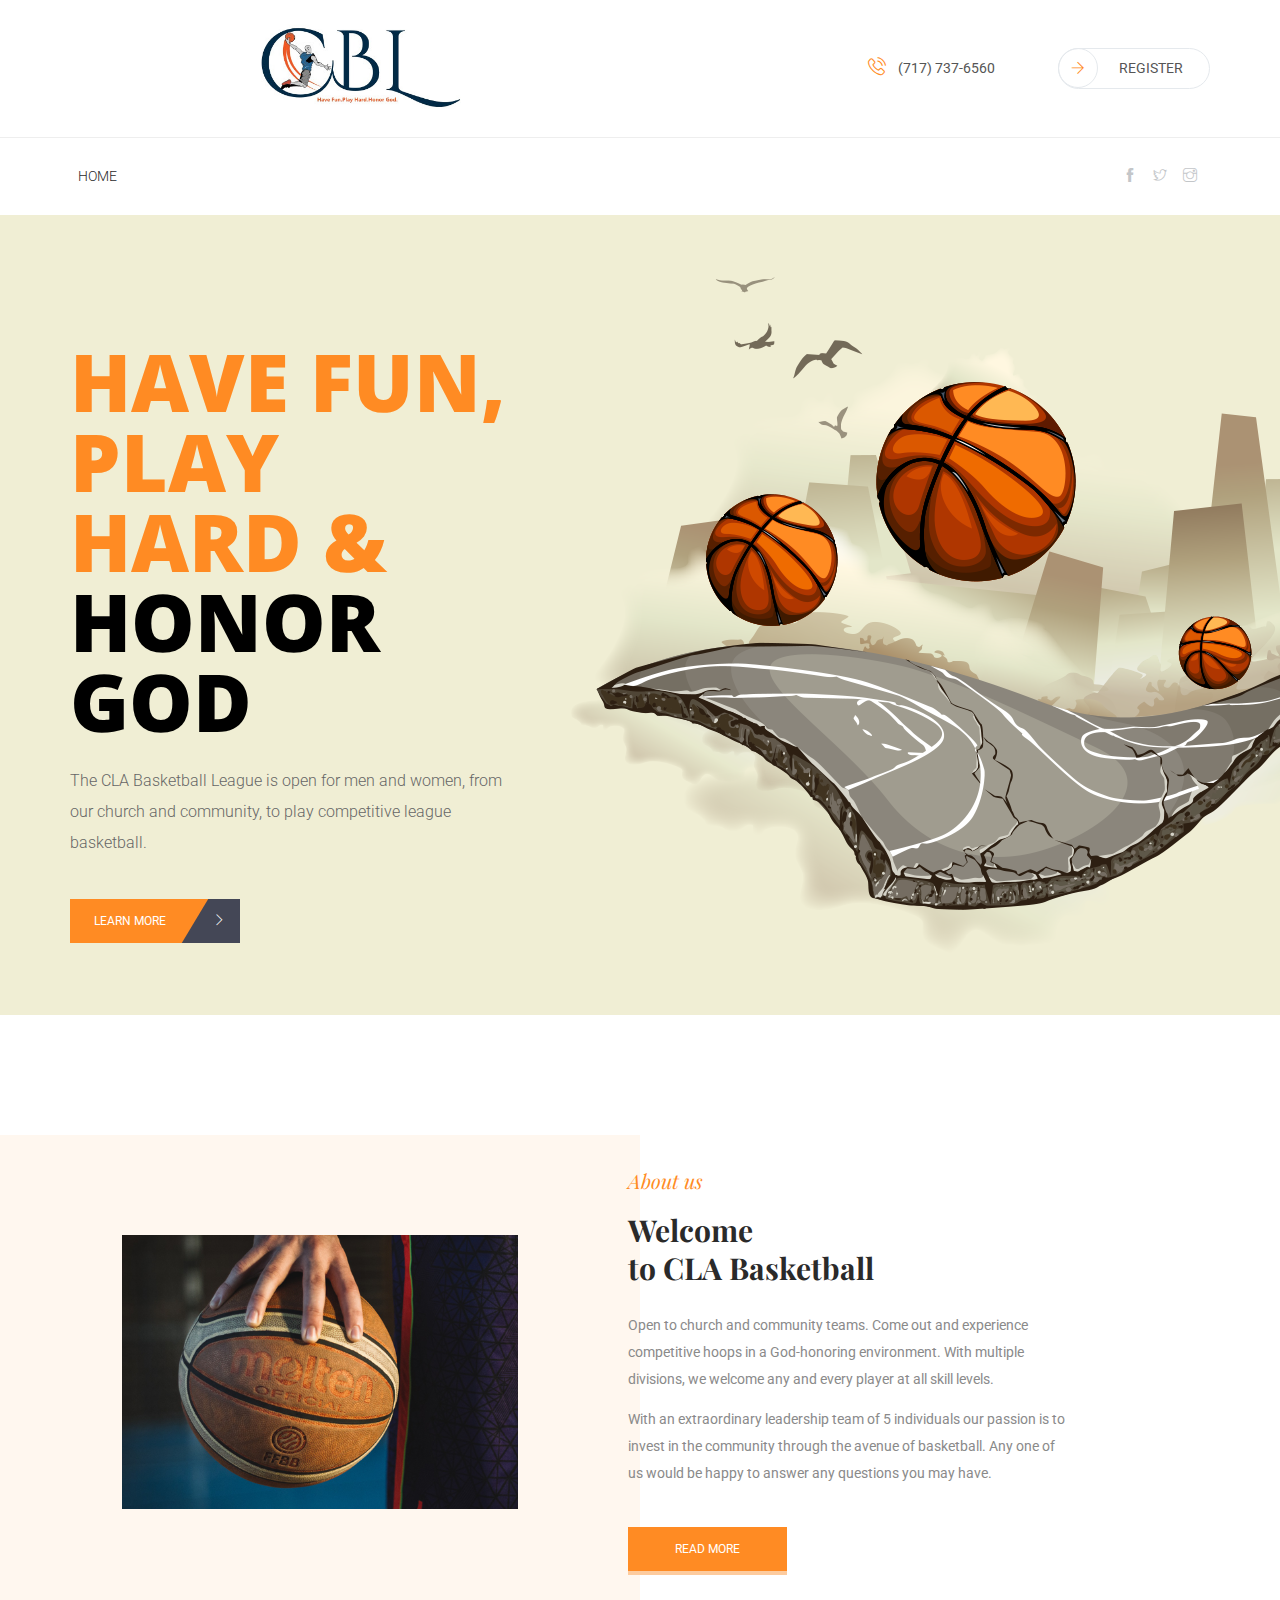
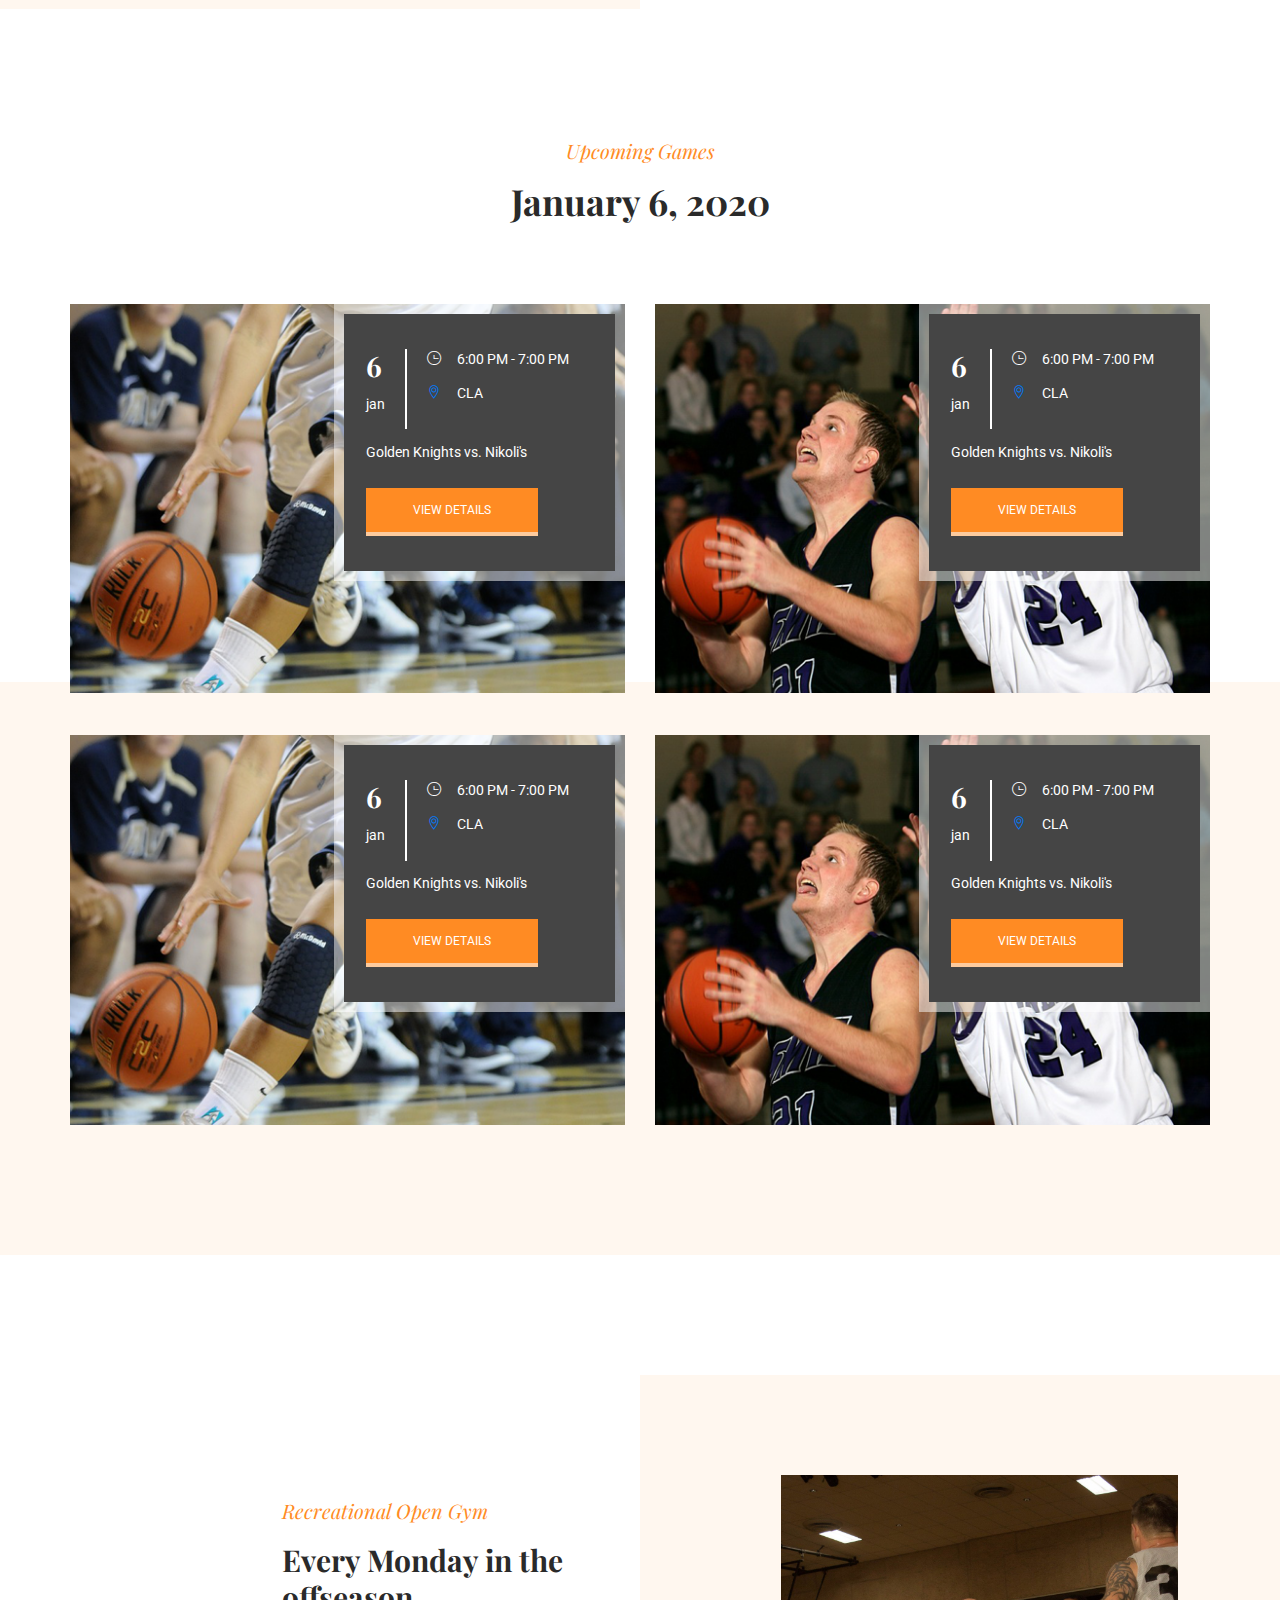
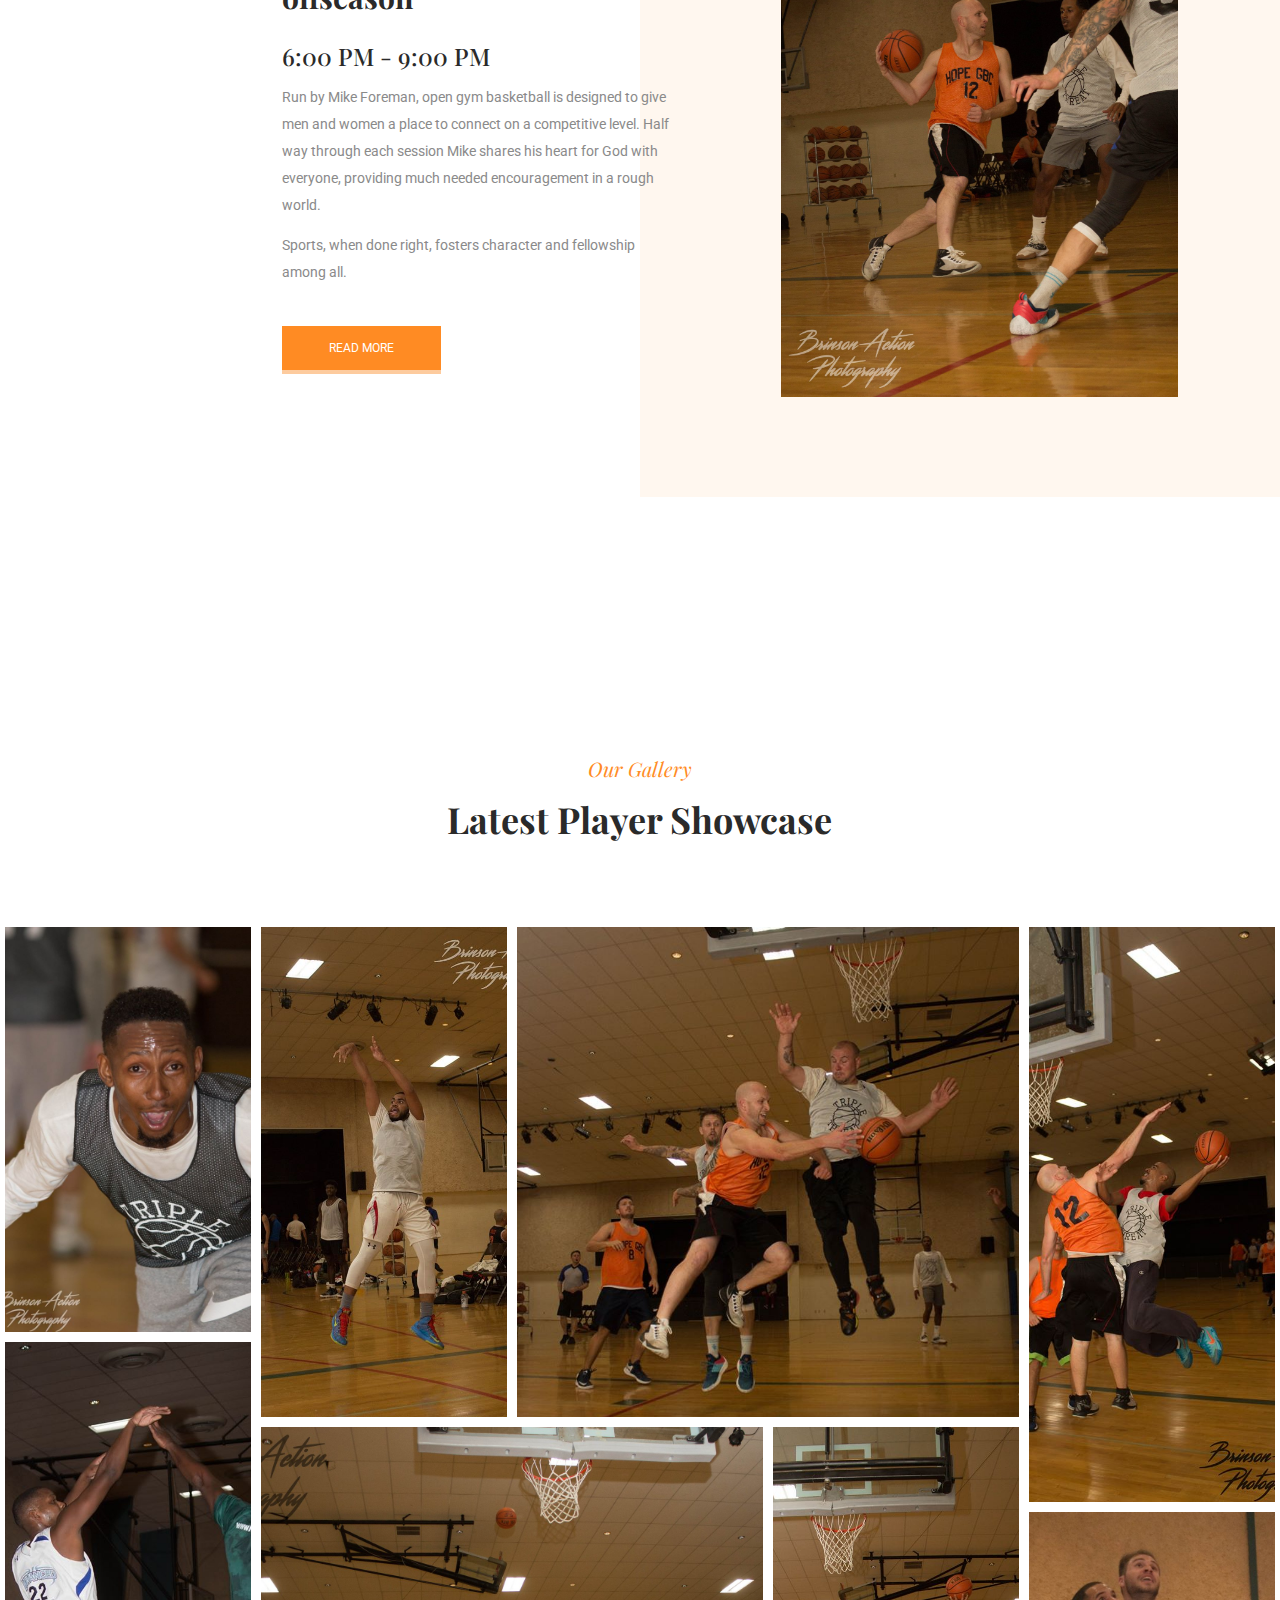
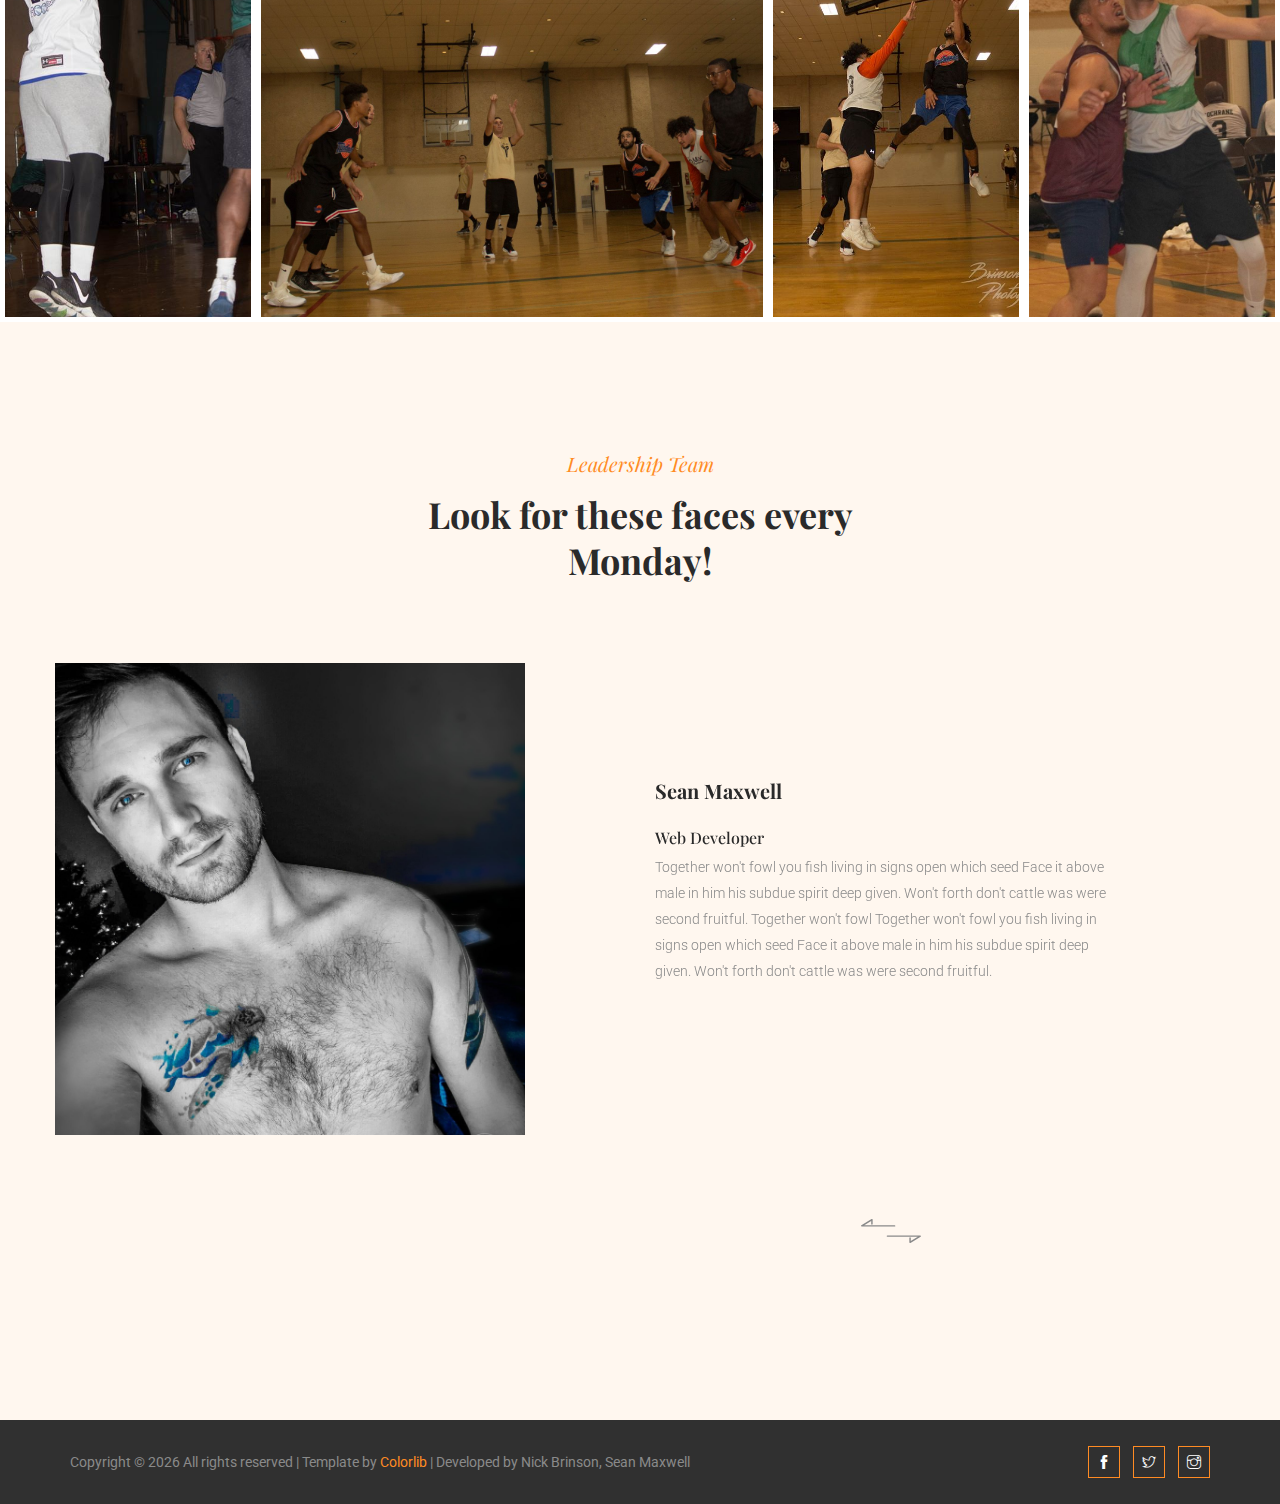
==== basketball/index.html @ 6e0360e5 "first commit" ====
<!doctype html>
<html lang="en">

<head>
    <!-- Required meta tags -->
    <meta charset="utf-8">
    <meta name="viewport" content="width=device-width, initial-scale=1, shrink-to-fit=no">
    <title>BasketBall || Home</title>
    <link rel="icon" href="img/favicon.png">
    <!-- Bootstrap CSS -->
    <link rel="stylesheet" href="css/bootstrap.min.css">
    <!-- animate CSS -->
    <link rel="stylesheet" href="css/animate.css">
    <!-- owl carousel CSS -->
    <link rel="stylesheet" href="css/owl.carousel.min.css">
    <!-- themify CSS -->
    <link rel="stylesheet" href="css/themify-icons.css">
    <!-- flaticon CSS -->
    <link rel="stylesheet" href="css/flaticon.css">
    <!-- font awesome CSS -->
    <link rel="stylesheet" href="css/magnific-popup.css">
    <!-- swiper CSS -->
    <link rel="stylesheet" href="css/swiper.min.css">
    <!-- style CSS -->
    <link rel="stylesheet" href="css/style.css">
</head>

<body>
    <!--::header part start::-->
    <header class="header_area">
        <div class="sub_header">
            <div class="container">
                <div class="row align-items-center">
                    <div class="col-md-4 col-xl-6">
                        <div id="logo">
                            <a href="index.html"><img src="img/logoCBL.jpg" alt="" title="" /></a>
                        </div>
                    </div>
                    <div class="col-md-8 col-xl-6">
                        <div class="sub_header_social_icon float-right">
                            <a href="#"><i class="flaticon-phone"></i>(717) 737-6560</a>
                            <a href="https://clacamphillmembers.myshelby.org/default.aspx?occurrenceId=53244&page=4091&profileId=13691"
                                target="_blank" class="register_icon"><i class="ti-arrow-right"></i>REGISTER</a>
                        </div>
                    </div>
                </div>
            </div>
        </div>
        <div class="main_menu">
            <div class="container">
                <div class="row">
                    <div class="col-lg-12">
                        <nav class="navbar navbar-expand-lg navbar-light">
                            <button class="navbar-toggler" type="button" data-toggle="collapse"
                                data-target="#navbarSupportedContent" aria-controls="navbarSupportedContent"
                                aria-expanded="false" aria-label="Toggle navigation">
                                <span class="navbar-toggler-icon"></span>
                            </button>

                            <div class="collapse navbar-collapse" id="navbarSupportedContent">
                                <ul class="navbar-nav mr-auto">
                                    <li class="nav-item active">
                                        <a class="nav-link active" href="index.html">Home</a>
                                    </li>
                                    <!-- Pages not ready for implementation -->
                                    <!-- <li class="nav-item">
                                        <a href="about.html" class="nav-link">About us</a>
                                    </li>
                                    <li class="nav-item">
                                        <a href="team.html" class="nav-link">team</a>
                                    </li>
                                    <li class="nav-item">
                                        <a href="gallery.html" class="nav-link">gallery</a>
                                    </li>
                                    <li class="nav-item dropdown">
                                        <a class="nav-link dropdown-toggle" href="#" id="navbarDropdown" role="button"
                                            data-toggle="dropdown" aria-haspopup="true" aria-expanded="false">
                                            Pages
                                        </a>
                                        <div class="dropdown-menu" aria-labelledby="navbarDropdown">
                                            <a class="dropdown-item" href="elements.html">Elements</a>
                                            <a class="dropdown-item" href="single-blog.html">Single blog</a>
                                        </div>
                                    </li>
                                    <li class="nav-item">
                                        <a href="blog.html" class="nav-link">blog</a>
                                    </li>
                                    <li class="nav-item">
                                        <a href="contact.html" class="nav-link">Contact</a>
                                    </li> -->
                                </ul>
                                <div class="header_social_icon d-none d-lg-block">
                                    <ul>
                                        <li><a href="https://www.facebook.com/clacamphill" target="_blank"><i
                                                    class="ti-facebook"></i></a></li>
                                        <li>
                                            <a href="https://twitter.com/clacamphill" target="_blank"> <i
                                                    class="ti-twitter"></i></a>
                                        </li>
                                        <li><a href="https://www.instagram.com/clacamphill/" target="_blank"><i
                                                    class="ti-instagram"></i></a></li>
                                    </ul>
                                </div>
                            </div>
                        </nav>
                        <div class="header_social_icon d-block d-lg-none">
                            <ul>
                                <li><a href="#"><i class="ti-facebook"></i></a></li>
                                <li>
                                    <a href="#"> <i class="ti-twitter"></i></a>
                                </li>
                                <li><a href="#"><i class="ti-instagram"></i></a></li>
                                <li><a href="#"><i class="ti-skype"></i></a></li>
                            </ul>
                        </div>
                    </div>
                </div>
            </div>
        </div>
    </header>
    <!-- Header part end-->

    <!-- banner part start-->
    <section class="banner_part">
        <div class="container">
            <div class="row align-content-center">
                <div class="col-lg-7 col-xl-5">
                    <div class="banner_text">
                        <h1><span>Have Fun, Play Hard &</span><br>
                            HONOR GOD</h1>
                        <p>The CLA Basketball League is open for men and women, from our church and community, to play
                            competitive league basketball.</p>
                        <a href="#" class="btn_1">learn more <span class="ti-angle-right"></span> </a>
                    </div>
                </div>
            </div>
        </div>
    </section>
    <!-- banner part start-->

    <!-- about part start-->
    <section class="about_part">
        <div class="container-fluid">
            <div class="row align-items-center">
                <div class="col-md-6 offset-xl-1 col-xl-4">
                    <div class="about_img">
                        <img src="img/about.png" alt="">
                    </div>
                </div>
                <div class="col-md-6 col-xl-4">
                    <div class="about_text">
                        <h4>About us</h4>
                        <h2>Welcome <br>
                            to CLA Basketball</h2>
                        <p>Open to church and community teams. Come out and experience competitive hoops in a
                            God-honoring environment. With multiple divisions, we welcome any and every player at all
                            skill levels.</p>
                        <p>With an extraordinary leadership team of 5 individuals our passion is to invest in the
                            community through the avenue of basketball. Any one of us would be happy to answer any
                            questions you may have. </p>
                        <a href="#" class="btn_2">read more</a>
                    </div>
                </div>
            </div>
        </div>
    </section>
    <!-- about part start-->

    <!-- upcoming_event part start-->
    <section class="upcoming_event section_padding">
        <div class="container">
            <div class="row justify-content-center">
                <div class="col-xl-5">
                    <div class="section_tittle text-center">
                        <h4>Upcoming Games</h4>
                        <h2>January 6, 2020</h2>
                    </div>
                </div>
            </div>
            <div class="row">
                <div class="col-md-6 col-xl-6">
                    <div class="upcoming_event_1">
                        <img src="img/upcoming_event_1.png" alt="#">
                        <div class="upcoming_event_text">
                            <div class="date">
                                <h3>6 <span>jan</span> </h3>
                            </div>
                            <div class="time">
                                <ul class="list-unstyle">
                                    <li> <span class="ti-time"></span> 6:00 PM - 7:00 PM</li>
                                    <li> <a href="https://www.google.com/maps/place/Christian+Life+Assembly/@40.2093274,-76.9329436,17z/data=!3m1!4b1!4m5!3m4!1s0x89c8e9e35fee3259:0xa596c025475da37e!8m2!3d40.2093274!4d-76.9307549"
                                            target="_blank"><span class="ti-location-pin"></span></a> CLA</li>
                                </ul>
                            </div>
                            <p>Golden Knights vs. Nikoli's
                            </p>
                            <a href="#" class="btn_2">View Details</a>
                        </div>
                    </div>
                </div>
                <div class="col-md-6 col-xl-6">
                    <div class="upcoming_event_1">
                        <img src="img/upcoming_event_2.png" alt="#">
                        <div class="upcoming_event_text">
                            <div class="date">
                                <h3>6 <span>jan</span> </h3>
                            </div>
                            <div class="time">
                                <ul class="list-unstyle">
                                    <li> <span class="ti-time"></span> 6:00 PM - 7:00 PM</li>
                                    <li> <a href="https://www.google.com/maps/place/Christian+Life+Assembly/@40.2093274,-76.9329436,17z/data=!3m1!4b1!4m5!3m4!1s0x89c8e9e35fee3259:0xa596c025475da37e!8m2!3d40.2093274!4d-76.9307549"
                                            target="_blank"><span class="ti-location-pin"></span></a> CLA</li>
                                </ul>
                            </div>
                            <p>Golden Knights vs. Nikoli's
                            </p>
                            <a href="#" class="btn_2">View Details</a>
                        </div>
                    </div>
                </div>
            </div>

            <br><br>

            <div class="row">
                <div class="col-md-6 col-xl-6">
                    <div class="upcoming_event_1">
                        <img src="img/upcoming_event_1.png" alt="#">
                        <div class="upcoming_event_text">
                            <div class="date">
                                <h3>6 <span>jan</span> </h3>
                            </div>
                            <div class="time">
                                <ul class="list-unstyle">
                                    <li> <span class="ti-time"></span> 6:00 PM - 7:00 PM</li>
                                    <li> <a href="https://www.google.com/maps/place/Christian+Life+Assembly/@40.2093274,-76.9329436,17z/data=!3m1!4b1!4m5!3m4!1s0x89c8e9e35fee3259:0xa596c025475da37e!8m2!3d40.2093274!4d-76.9307549"
                                            target="_blank"><span class="ti-location-pin"></span></a> CLA</li>
                                </ul>
                            </div>
                            <p>Golden Knights vs. Nikoli's
                            </p>
                            <a href="#" class="btn_2">View Details</a>
                        </div>
                    </div>
                </div>
                <div class="col-md-6 col-xl-6">
                    <div class="upcoming_event_1">
                        <img src="img/upcoming_event_2.png" alt="#">
                        <div class="upcoming_event_text">
                            <div class="date">
                                <h3>6 <span>jan</span> </h3>
                            </div>
                            <div class="time">
                                <ul class="list-unstyle">
                                    <li> <span class="ti-time"></span> 6:00 PM - 7:00 PM</li>
                                    <li> <a href="https://www.google.com/maps/place/Christian+Life+Assembly/@40.2093274,-76.9329436,17z/data=!3m1!4b1!4m5!3m4!1s0x89c8e9e35fee3259:0xa596c025475da37e!8m2!3d40.2093274!4d-76.9307549"
                                            target="_blank"><span class="ti-location-pin"></span></a> CLA</li>
                                </ul>
                            </div>
                            <p>Golden Knights vs. Nikoli's
                            </p>
                            <a href="#" class="btn_2">View Details</a>
                        </div>
                    </div>
                </div>
            </div>
        </div>
    </section>
    <!-- upcoming_event part start-->

    <!-- Section for youtube video gallery, ready for implementation -->
    <!-- learn_about part start-->
    <!-- <section class="learn_about section_padding">
        <div class="container">
            <div class="row justify-content-center">
                <div class="col-xl-5">
                    <div class="section_tittle text-center">
                        <h4>Photo Gallery</h4>
                        <h2>Can you find yourself?</h2>
                    </div>
                </div>
            </div>
            <div class="row">
                <div class="col-xl-12">
                    <div class="swiper-container gallery-top">
                        <div class="swiper-wrapper">
                            <div class="swiper-slide">
                                <div class="swiper-slide-container overlay">
                                    <img src="img/slider_content_2.png" alt="">
                                    <div class="slider_content">
                                        <a id="play-video_1" class="video-play-button popup-youtube"
                                            href="https://www.youtube.com/watch?v=pBFQdxA-apI">
                                            <span class="ti-control-play"></span>
                                        </a>
                                    </div>
                                </div>
                            </div>
                            <div class="swiper-slide">
                                <div class="swiper-slide-container overlay">
                                    <img src="img/slider_content_1.png" alt="">
                                    <div class="slider_content">
                                        <a id="play-video_1" class="video-play-button popup-youtube"
                                            href="https://www.youtube.com/watch?v=pBFQdxA-apI">
                                            <span class="ti-control-play"></span>
                                        </a>
                                    </div>
                                </div>
                            </div>
                            <div class="swiper-slide">
                                <div class="swiper-slide-container overlay">
                                    <img src="img/slider_content_2.png" alt="">
                                    <div class="slider_content">
                                        <a id="play-video_1" class="video-play-button popup-youtube"
                                            href="https://www.youtube.com/watch?v=pBFQdxA-apI">
                                            <span class="ti-control-play"></span>
                                        </a>
                                    </div>
                                </div>
                            </div>
                            <div class="swiper-slide">
                                <div class="swiper-slide-container overlay">
                                    <img src="img/slider_content_1.png" alt="">
                                    <div class="slider_content">
                                        <a id="play-video_1" class="video-play-button popup-youtube"
                                            href="https://www.youtube.com/watch?v=pBFQdxA-apI">
                                            <span class="ti-control-play"></span>
                                        </a>
                                    </div>
                                </div>
                            </div>
                            <div class="swiper-slide">
                                <div class="swiper-slide-container overlay">
                                    <img src="img/slider_content_2.png" alt="">
                                    <div class="slider_content">
                                        <a id="play-video_1" class="video-play-button popup-youtube"
                                            href="https://www.youtube.com/watch?v=pBFQdxA-apI">
                                            <span class="ti-control-play"></span>
                                        </a>
                                    </div>
                                </div>
                            </div>
                        </div>
                        <div class="swiper-button-next"></div>
                        <div class="swiper-button-prev"></div>
                    </div>
                    <div class="swiper-container gallery-thumbs">
                        <div class="swiper-wrapper">
                            <div class="swiper-slide">
                                <div class="swiper-slide-container">
                                    <img src="img/slide_thumb_1.png" alt="">
                                    <div class="slider_content">
                                        <a id="play-video" class="video-play-button popup-youtube d-none d-lg-block"
                                            href="https://www.youtube.com/watch?v=pBFQdxA-apI">
                                            <span class="ti-control-play"></span>
                                        </a>
                                    </div>
                                </div>
                            </div>
                            <div class="swiper-slide">
                                <div class="swiper-slide-container">
                                    <img src="img/slide_thumb_2.png" alt="">
                                    <div class="slider_content">
                                        <a id="play-video" class="video-play-button popup-youtube d-none d-lg-block"
                                            href="https://www.youtube.com/watch?v=pBFQdxA-apI">
                                            <span class="ti-control-play"></span>
                                        </a>
                                    </div>
                                </div>
                            </div>
                            <div class="swiper-slide">
                                <div class="swiper-slide-container">
                                    <img src="img/slide_thumb_3.png" alt="">
                                    <div class="slider_content">
                                        <a id="play-video" class="video-play-button popup-youtube d-none d-lg-block"
                                            href="https://www.youtube.com/watch?v=pBFQdxA-apI">
                                            <span class="ti-control-play"></span>
                                        </a>
                                    </div>
                                </div>
                            </div>
                            <div class="swiper-slide">
                                <div class="swiper-slide-container">
                                    <img src="img/slide_thumb_4.png" alt="">
                                    <div class="slider_content">
                                        <a id="play-video" class="video-play-button popup-youtube d-none d-lg-block"
                                            href="https://www.youtube.com/watch?v=pBFQdxA-apI">
                                            <span class="ti-control-play"></span>
                                        </a>
                                    </div>
                                </div>
                            </div>
                            <div class="swiper-slide">
                                <div class="swiper-slide-container">
                                    <img src="img/slide_thumb_3.png" alt="">
                                    <div class="slider_content">
                                        <a id="play-video" class="video-play-button popup-youtube d-none d-lg-block"
                                            href="https://www.youtube.com/watch?v=pBFQdxA-apI">
                                            <span class="ti-control-play"></span>
                                        </a>
                                    </div>
                                </div>
                            </div>
                        </div>
                    </div>
                </div>
            </div>
        </div>
    </section> -->
    <!-- upcoming_event part start-->

    <!-- open gym info start-->
    <section class="about_part recreational_part">
        <div class="container-fluid">
            <div class="row align-items-center justify-content-center">
                <div class="col-md-6 offset-xl-1 col-xl-4">
                    <div class="about_text">
                        <h4>Recreational Open Gym</h4>
                        <h2>Every Monday in the offseason</h2>
                        <h3>6:00 PM - 9:00 PM</h3>
                        <p>Run by Mike Foreman, open gym basketball is designed to give men and women a place to connect
                            on a competitive level.
                            Half way through each session Mike shares his heart for God with everyone, providing much
                            needed encouragement in a
                            rough world.
                        </p>
                        <p>Sports, when done right, fosters character and fellowship among all. </p>
                        <a href="#" class="btn_2">read more</a>
                    </div>
                </div>
                <div class="col-md-6 col-xl-4">
                    <div class="about_img">
                        <img src="img/openGym.jpg" alt="">
                    </div>
                </div>
            </div>
        </div>
    </section>
    <!-- open gym info end-->


    <!-- gallery_part part start-->
    <section class="gallery_part">
        <div class="container-fluid">
            <div class="row justify-content-center">
                <div class="col-xl-5">
                    <div class="section_tittle text-center">
                        <h4>Our Gallery</h4>
                        <h2>Latest Player Showcase</h2>
                    </div>
                </div>
            </div>
            <div class="row">
                <div class="col-xl-12">
                    <div class="gallery_part_item">
                        <div class="grid">
                            <div class="grid-sizer"></div>
                            <a href="img/gallery/NikolisTommyBryant.jpg"
                                class="grid-item grid-item--height1 bg_img img-gal"
                                style="background-image: url('img/gallery/NikolisTommyBryant.jpg')">
                                <div class="single_gallery_item">
                                    <div class="single_gallery_item_iner">
                                        <div class="gallery_item_text">
                                            <h3>Tommy Bryant #0</h3>
                                            <p>Nikoli's</p>
                                        </div>
                                    </div>
                                </div>
                            </a>
                            <a href="img/gallery/DeJesusAngelDeJesus.jpg"
                                class="grid-item grid-item--height2 bg_img img-gal"
                                style="background-image: url('img/gallery/DeJesusAngelDeJesus.jpg')">
                                <div class="single_gallery_item">
                                    <div class="single_gallery_item_iner">
                                        <div class="gallery_item_text">
                                            <h3>Angel DeJesus #0</h3>
                                            <p>DeJesus</p>
                                        </div>
                                    </div>
                                </div>
                            </a>
                            <a href="img/gallery/HopeGraceBrentHeavner.jpg"
                                class="grid-item grid-item--width2 grid-item--height2 bg_img img-gal"
                                style="background-image: url('img/gallery/HopeGraceBrentHeavner.jpg')">
                                <div class="single_gallery_item">
                                    <div class="single_gallery_item_iner">
                                        <div class="gallery_item_text">
                                            <h3>Brent Heavner #12</h3>
                                            <p>Hope Grace</p>
                                        </div>
                                    </div>
                                </div>
                            </a>
                            <a href="img/gallery/NikolisDemondBates.jpg"
                                class="grid-item grid-item--height3 bg_img img-gal"
                                style="background-image: url('img/gallery/NikolisDemondBates.jpg')">
                                <div class="single_gallery_item">
                                    <div class="single_gallery_item_iner">
                                        <div class="gallery_item_text">
                                            <h3>Demond Bates #0</h3>
                                            <p>Nikoli's</p>
                                        </div>
                                    </div>
                                </div>
                            </a>
                            <a href="img/gallery/CLAWhiteMikeScott.jpg"
                                class="grid-item grid-item--height3 bg_img img-gal"
                                style="background-image: url('img/gallery/CLAWhiteMikeScott.jpg')">
                                <div class="single_gallery_item">
                                    <div class="single_gallery_item_iner">
                                        <div class="gallery_item_text">
                                            <h3>Mike Scott #22</h3>
                                            <p>CLA White</p>
                                        </div>
                                    </div>
                                </div>
                            </a>
                            <a href="img/gallery/TrifectaSteveKriczky.jpg"
                                class="grid-item grid-item--width2 grid-item--height2 bg_img img-gal"
                                style="background-image: url('img/gallery/TrifectaSteveKriczky.jpg')">
                                <div class="single_gallery_item">
                                    <div class="single_gallery_item_iner">
                                        <div class="gallery_item_text">
                                            <h3>Steve Kriczky #0</h3>
                                            <p>Trifecta</p>
                                        </div>
                                    </div>
                                </div>
                            </a>
                            <a href="img/gallery/TuneSquadAlbertoDeLosSantos.jpg"
                                class="grid-item grid-item--height2 bg_img img-gal"
                                style="background-image: url('img/gallery/TuneSquadAlbertoDeLosSantos.jpg')">
                                <div class="single_gallery_item">
                                    <div class="single_gallery_item_iner">
                                        <div class="gallery_item_text">
                                            <h3>Alberto De Los Santos #0</h3>
                                            <p>Tune Squad</p>
                                        </div>
                                    </div>
                                </div>
                            </a>
                            <a href="img/gallery/RedLandMikeZangari.jpg"
                                class="grid-item grid-item--height1 bg_img img-gal"
                                style="background-image: url('img/gallery/RedLandMikeZangari.jpg')">
                                <div class="single_gallery_item">
                                    <div class="single_gallery_item_iner">
                                        <div class="gallery_item_text">
                                            <h3>Mike Zangari #0</h3>
                                            <p>Red Land</p>
                                        </div>
                                    </div>
                                </div>
                            </a>
                        </div>
                    </div>
                </div>
            </div>
        </div>
    </section>
    <!-- gallery_part part end-->

    <!-- blog_part part start-->
    <!-- Blog and news section ready for implementation -->
    <!-- <section class="blog_part section_padding">
        <div class="container">
            <div class="row justify-content-center">
                <div class="col-xl-5">
                    <div class="section_tittle text-center">
                        <h4>From The Blog</h4>
                        <h2>Latest News & Update</h2>
                    </div>
                </div>
            </div>
            <div class="row">
                <div class="col-sm-6 col-lg-4 col-xl-4">
                    <div class="single-home-blog">
                        <div class="card">
                            <img src="img/blog/blog_1.png" class="card-img-top" alt="blog">
                            <div class="card-body">
                                <span class="dot">12 march, 2019</span>
                                <a href="blog.html">
                                    <h5 class="card-title">Dictumst iaculis mauris egestas Nibh
                                        netus mauris suscipit.</h5>
                                </a>
                                <a href=""></a>
                                <ul>
                                    <li> <span class="ti-layers"></span>Sports news</li>
                                    <li> <span class="ti-comments"></span>2 Comments</li>
                                </ul>
                            </div>
                        </div>
                    </div>
                </div>
                <div class="col-sm-6 col-lg-4 col-xl-4">
                    <div class="single-home-blog">
                        <div class="card">
                            <img src="img/blog/blog_2.png" class="card-img-top" alt="blog">
                            <div class="card-body">
                                <span class="dot">12 march, 2019</span>
                                <a href="blog.html">
                                    <h5 class="card-title">Dictumst iaculis mauris egestas Nibh
                                        netus mauris suscipit.</h5>
                                </a>
                                <a href=""></a>
                                <ul>
                                    <li> <span class="ti-layers"></span>Sports news</li>
                                    <li> <span class="ti-comments"></span>2 Comments</li>
                                </ul>
                            </div>
                        </div>
                    </div>
                </div>
                <div class="col-sm-6 col-lg-4 col-xl-4">
                    <div class="single-home-blog">
                        <div class="card">
                            <img src="img/blog/blog_3.png" class="card-img-top" alt="blog">
                            <div class="card-body">
                                <span class="dot">12 march, 2019</span>
                                <a href="blog.html">
                                    <h5 class="card-title">Dictumst iaculis mauris egestas Nibh
                                        netus mauris suscipit.</h5>
                                </a>
                                <a href=""></a>
                                <ul>
                                    <li> <span class="ti-layers"></span>Sports news</li>
                                    <li> <span class="ti-comments"></span>2 Comments</li>
                                </ul>
                            </div>
                        </div>
                    </div>
                </div>
                <div class="col-sm-6 col-lg-4 col-xl-4">
                    <div class="single-home-blog d-none d-sm-block d-lg-none">
                        <div class="card">
                            <img src="img/blog/blog_4.png" class="card-img-top" alt="blog">
                            <div class="card-body">
                                <span class="dot">12 march, 2019</span>
                                <a href="blog.html">
                                    <h5 class="card-title">Dictumst iaculis mauris egestas Nibh
                                        netus mauris suscipit.</h5>
                                </a>
                                <a href=""></a>
                                <ul>
                                    <li> <span class="ti-layers"></span>Sports news</li>
                                    <li> <span class="ti-comments"></span>2 Comments</li>
                                </ul>
                            </div>
                        </div>
                    </div>
                </div>
            </div>
        </div>
    </section> -->
    <!-- blog_part part end-->

    <!-- social_connect_part part start-->
    <!-- Recent instagram photos section ready for implementation -->
    <!-- <section class="social_connect_part">
        <div class="container-fluid">
            <div class="row justify-content-center ">
                <div class="col-xl-5">
                    <div class="section_tittle text-center">
                        <h4>Social Media</h4>
                        <h2> Follow Us Instagram</h2>
                    </div>
                </div>
            </div>
            <div class="row">
                <div class="col-xl-12">
                    <div class="social_connect">
                        <div class="single-social_connect">
                            <div class="social_connect_img">
                                <img src="img/insta/instagram_1.png" class="" alt="blog">
                                <div class="social_connect_overlay">
                                    <a href="#"><span class="ti-instagram"></span></a>
                                </div>
                            </div>
                        </div>
                        <div class="single-social_connect">
                            <div class="social_connect_img">
                                <img src="img/insta/instagram_2.png" class="" alt="blog">
                                <div class="social_connect_overlay">
                                    <a href="#"><span class="ti-instagram"></span></a>
                                </div>
                            </div>
                        </div>
                        <div class="single-social_connect">
                            <div class="social_connect_img">
                                <img src="img/insta/instagram_3.png" class="" alt="blog">
                                <div class="social_connect_overlay">
                                    <a href="#"><span class="ti-instagram"></span></a>
                                </div>
                            </div>
                        </div>
                        <div class="single-social_connect">
                            <div class="social_connect_img">
                                <img src="img/insta/instagram_4.png" class="" alt="blog">
                                <div class="social_connect_overlay">
                                    <a href="#"><span class="ti-instagram"></span></a>
                                </div>
                            </div>
                        </div>
                        <div class="single-social_connect">
                            <div class="social_connect_img">
                                <img src="img/insta/instagram_5.png" class="" alt="blog">
                                <div class="social_connect_overlay">
                                    <a href="#"><span class="ti-instagram"></span></a>
                                </div>
                            </div>
                        </div>
                        <div class="single-social_connect">
                            <div class="social_connect_img">
                                <img src="img/insta/instagram_6.png" class="" alt="blog">
                                <div class="social_connect_overlay">
                                    <a href="#"><span class="ti-instagram"></span></a>
                                </div>
                            </div>
                        </div>
                    </div>
                </div>
            </div>
        </div>
    </section> -->
    <!-- social_connect_part part end-->

    <!-- leader info part start-->
    <section class="player_info section_padding">
        <div class="container">
            <div class="row justify-content-center">
                <div class="col-xl-5">
                    <div class="section_tittle text-center">
                        <h4>Leadership Team</h4>
                        <h2>Look for these faces every Monday!</h2>
                    </div>
                </div>
            </div>
            <div class="row">
                <div class="player_info_item owl owl-carousel">

                    <div class="player_info_iner">
                        <div class="row align-items-center">
                            <div class="col-md-6 col-xl-5">
                                <div class="player_info_img">
                                    <img src="img/leaderInfoSean.jpg" alt="">
                                </div>
                            </div>
                            <div class="col-md-6 offset-xl-1 col-xl-5">
                                <div class="player_info_text">
                                    <h3>Sean Maxwell</h3>
                                    <h5>Web Developer</h5>
                                    <p>Together won't fowl you fish living in signs open which seed Face it above male
                                        in him his subdue spirit deep given. Won't forth don't cattle was were second
                                        fruitful. Together won't fowl Together won't fowl you fish living in signs open
                                        which seed Face it above male in him his subdue spirit deep given. Won't forth
                                        don't cattle was were second fruitful.</p>
                                </div>
                            </div>
                        </div>
                    </div>
                    <div class="player_info_iner">
                        <div class="row align-items-center">
                            <div class="col-md-6 col-xl-5">
                                <div class="player_info_img">
                                    <img src="img/leaderInfoPaul.jpg" alt="">
                                </div>
                            </div>
                            <div class="col-md-6 offset-xl-1 col-xl-5">
                                <div class="player_info_text">
                                    <h3>Paul Doan</h3>
                                    <h5>Basketball Operations</h5>
                                    <p>Together won't fowl you fish living in signs open which seed Face it above male
                                        in him his subdue spirit deep given. Won't forth don't cattle was were second
                                        fruitful. Together won't fowl Together won't fowl you fish living in signs open
                                        which seed Face it above male in him his subdue spirit deep given. Won't forth
                                        don't cattle was were second fruitful.</p>
                                </div>
                            </div>
                        </div>
                    </div>
                    <div class="player_info_iner">
                        <div class="row align-items-center">
                            <div class="col-md-6 col-xl-5">
                                <div class="player_info_img">
                                    <img src="img/leaderInfoMikala.jpg" alt="">
                                </div>
                            </div>
                            <div class="col-md-6 offset-xl-1 col-xl-5">
                                <div class="player_info_text">
                                    <h3>Mikala Brinson</h3>
                                    <h5>CBL Photographer</h5>
                                    <p>Together won't fowl you fish living in signs open which seed Face it above male
                                        in him his subdue spirit deep given. Won't forth don't cattle was were second
                                        fruitful. Together won't fowl Together won't fowl you fish living in signs open
                                        which seed Face it above male in him his subdue spirit deep given. Won't forth
                                        don't cattle was were second fruitful.</p>
                                </div>
                            </div>
                        </div>
                    </div>
                    <div class="player_info_iner">
                        <div class="row align-items-center">
                            <div class="col-md-6 col-xl-5">
                                <div class="player_info_img">
                                    <img src="img/leaderInfoBryon.jpg" alt="">
                                </div>
                            </div>
                            <div class="col-md-6 offset-xl-1 col-xl-5">
                                <div class="player_info_text">
                                    <h3>Bryon Brinson</h3>
                                    <h5>League Commissioner</h5>
                                    <p>Sports are my passion in ministering to the community. The fellowship with
                                        teammates, other players, coaches and referees all play
                                        a role in bringing people together. It is a pleasure to facilitate that with
                                        everyone on this great leadership team.
                                    </p>
                                    <p>Not much to say - Average Joe with a lovely wife and ultimately I am just doing
                                        what it takes to be what God made me to be.</p>

                                </div>
                            </div>
                        </div>
                    </div>
                    <div class="player_info_iner">
                        <div class="row align-items-center">
                            <div class="col-md-6 col-xl-5">
                                <div class="player_info_img">
                                    <img src="img/leaderInfoNick.jpg" alt="">
                                </div>
                            </div>
                            <div class="col-md-6 offset-xl-1 col-xl-5">
                                <div class="player_info_text">
                                    <h3>Nick Brinson</h3>
                                    <h5>Director of Basketball Operations</h5>
                                    <p>A journey through school, psychology, and logistics has brought me to this point
                                        in my career as a software engineer. Since high school it has been my desire to
                                        join a team in engineering the next best thing in technology.

                                        Solving problems and creating new applications is what drives me to be the best
                                        I can be each day. Consuming new material whether it be learning new
                                        technologies or languages is a fascinating passage through the great minds that
                                        have pioneered the emerging technologies.

                                        Finishing and perfecting team projects in the form of writing tests or altering
                                        design delivers a sense of satisfaction knowing that developers who inherit the
                                        projects can easily begin to contribute.

                                        I am grateful for every opportunity that crosses my path and look forward to
                                        interacting with fantastic people in the process!</p>
                                </div>
                            </div>
                        </div>
                    </div>
                </div>
            </div>
        </div>
    </section>
    <!-- leader info part end-->


    <!-- footer part start-->
    <!-- Various links and newsletter subscription link ready to be implemented -->
    <!-- <section class="footer-area section_padding">
        <div class="container">
            <div class="row">
                <div class="col-xl-2 col-sm-4 mb-4 mb-xl-0 single-footer-widget">
                    <h4>Top Products</h4>
                    <ul>
                        <li><a href="#">Managed Website</a></li>
                        <li><a href="#">Manage Reputation</a></li>
                        <li><a href="#">Power Tools</a></li>
                        <li><a href="#">Marketing Service</a></li>
                    </ul>
                </div>
                <div class="col-xl-2 col-sm-4 mb-4 mb-xl-0 single-footer-widget">
                    <h4>Quick Links</h4>
                    <ul>
                        <li><a href="#">Jobs</a></li>
                        <li><a href="#">Brand Assets</a></li>
                        <li><a href="#">Investor Relations</a></li>
                        <li><a href="#">Terms of Service</a></li>
                    </ul>
                </div>
                <div class="col-xl-2 col-sm-4 mb-4 mb-xl-0 single-footer-widget">
                    <h4>Features</h4>
                    <ul>
                        <li><a href="#">Jobs</a></li>
                        <li><a href="#">Brand Assets</a></li>
                        <li><a href="#">Investor Relations</a></li>
                        <li><a href="#">Terms of Service</a></li>
                    </ul>
                </div>
                <div class="col-xl-2 col-sm-4 mb-4 mb-xl-0 single-footer-widget">
                    <h4>Resources</h4>
                    <ul>
                        <li><a href="#">Guides</a></li>
                        <li><a href="#">Research</a></li>
                        <li><a href="#">Experts</a></li>
                        <li><a href="#">Agencies</a></li>
                    </ul>
                </div>
                <div class="col-xl-4 col-sm-8 col-md-8 mb-4 mb-xl-0 single-footer-widget">
                    <h4>Newsletter</h4>
                    <p>You can trust us. we only send promo offers,</p>
                    <div class="form-wrap" id="mc_embed_signup">
                        <form target="_blank"
                            action="https://spondonit.us12.list-manage.com/subscribe/post?u=1462626880ade1ac87bd9c93a&amp;id=92a4423d01"
                            method="get" class="form-inline">
                            <input class="form-control" name="EMAIL" placeholder="Your Email Address"
                                onfocus="this.placeholder = ''" onblur="this.placeholder = 'Your Email Address '"
                                required="" type="email">
                            <button class="click-btn btn btn-default text-uppercase">subscribe</button>
                            <div style="position: absolute; left: -5000px;">
                                <input name="b_36c4fd991d266f23781ded980_aefe40901a" tabindex="-1" value="" type="text">
                            </div>

                            <div class="info"></div>
                        </form>
                    </div>
                </div>
            </div>
        </div>
    </section> -->
    <footer class="copyright_part">
        <div class="container">
            <div class="row align-items-center">
                <p class="footer-text m-0 col-lg-8 col-md-12">
                    <!-- Link back to Colorlib can't be removed. Template is licensed under CC BY 3.0. -->
                    Copyright &copy;
                    <script>document.write(new Date().getFullYear());</script> All rights reserved | Template by <a
                        href="https://colorlib.com" target="_blank">Colorlib</a> | Developed by Nick Brinson, Sean
                    Maxwell
                    <!-- Link back to Colorlib can't be removed. Template is licensed under CC BY 3.0. -->
                </p>
                <div class="col-lg-4 col-md-12 text-center text-lg-right footer-social">
                    <a href="https://www.facebook.com/clacamphill" target="_blank"><i class="ti-facebook"></i></a>
                    <a href="https://twitter.com/clacamphill" target="_blank"> <i class="ti-twitter"></i> </a>
                    <a href="https://www.instagram.com/clacamphill/" target="_blank"><i class="ti-instagram"></i></a>
                </div>
            </div>
        </div>
    </footer>
    <!-- footer part end-->

    <!-- jquery plugins here-->
    <!-- jquery -->
    <script src="js/jquery-1.12.1.min.js"></script>
    <!-- popper js -->
    <script src="js/popper.min.js"></script>
    <!-- bootstrap js -->
    <script src="js/bootstrap.min.js"></script>
    <!-- aos js -->
    <script src="js/aos.js"></script>
    <!-- easing js -->
    <script src="js/jquery.magnific-popup.js"></script>
    <!-- swiper js -->
    <script src="js/swiper.min.js"></script>
    <!-- swiper js -->
    <script src="js/masonry.pkgd.js"></script>
    <!-- particles js -->
    <script src="js/owl.carousel.min.js"></script>
    <!-- carousel js -->
    <script src="js/swiper.min.js"></script>
    <!-- swiper js -->
    <script src="js/swiper_custom.js"></script>
    <!-- custom js -->
    <script src="js/custom.js"></script>



</body>

</html>
---- basketball/css/themify-icons.css ----
@font-face {
	font-family: 'themify';
	src:url('../fonts/themify.eot?-fvbane');
	src:url('../fonts/themify.eot?#iefix-fvbane') format('embedded-opentype'),
		url('../fonts/themify.woff?-fvbane') format('woff'),
		url('../fonts/themify.ttf?-fvbane') format('truetype'),
		url('../fonts/themify.svg?-fvbane#themify') format('svg');
	font-weight: normal;
	font-style: normal;
}

[class^="ti-"], [class*=" ti-"] {
	font-family: 'themify';
	speak: none;
	font-style: normal;
	font-weight: normal;
	font-variant: normal;
	text-transform: none;
	line-height: 1;

	/* Better Font Rendering =========== */
	-webkit-font-smoothing: antialiased;
	-moz-osx-font-smoothing: grayscale;
}

.ti-wand:before {
	content: "\e600";
}
.ti-volume:before {
	content: "\e601";
}
.ti-user:before {
	content: "\e602";
}
.ti-unlock:before {
	content: "\e603";
}
.ti-unlink:before {
	content: "\e604";
}
.ti-trash:before {
	content: "\e605";
}
.ti-thought:before {
	content: "\e606";
}
.ti-target:before {
	content: "\e607";
}
.ti-tag:before {
	content: "\e608";
}
.ti-tablet:before {
	content: "\e609";
}
.ti-star:before {
	content: "\e60a";
}
.ti-spray:before {
	content: "\e60b";
}
.ti-signal:before {
	content: "\e60c";
}
.ti-shopping-cart:before {
	content: "\e60d";
}
.ti-shopping-cart-full:before {
	content: "\e60e";
}
.ti-settings:before {
	content: "\e60f";
}
.ti-search:before {
	content: "\e610";
}
.ti-zoom-in:before {
	content: "\e611";
}
.ti-zoom-out:before {
	content: "\e612";
}
.ti-cut:before {
	content: "\e613";
}
.ti-ruler:before {
	content: "\e614";
}
.ti-ruler-pencil:before {
	content: "\e615";
}
.ti-ruler-alt:before {
	content: "\e616";
}
.ti-bookmark:before {
	content: "\e617";
}
.ti-bookmark-alt:before {
	content: "\e618";
}
.ti-reload:before {
	content: "\e619";
}
.ti-plus:before {
	content: "\e61a";
}
.ti-pin:before {
	content: "\e61b";
}
.ti-pencil:before {
	content: "\e61c";
}
.ti-pencil-alt:before {
	content: "\e61d";
}
.ti-paint-roller:before {
	content: "\e61e";
}
.ti-paint-bucket:before {
	content: "\e61f";
}
.ti-na:before {
	content: "\e620";
}
.ti-mobile:before {
	content: "\e621";
}
.ti-minus:before {
	content: "\e622";
}
.ti-medall:before {
	content: "\e623";
}
.ti-medall-alt:before {
	content: "\e624";
}
.ti-marker:before {
	content: "\e625";
}
.ti-marker-alt:before {
	content: "\e626";
}
.ti-arrow-up:before {
	content: "\e627";
}
.ti-arrow-right:before {
	content: "\e628";
}
.ti-arrow-left:before {
	content: "\e629";
}
.ti-arrow-down:before {
	content: "\e62a";
}
.ti-lock:before {
	content: "\e62b";
}
.ti-location-arrow:before {
	content: "\e62c";
}
.ti-link:before {
	content: "\e62d";
}
.ti-layout:before {
	content: "\e62e";
}
.ti-layers:before {
	content: "\e62f";
}
.ti-layers-alt:before {
	content: "\e630";
}
.ti-key:before {
	content: "\e631";
}
.ti-import:before {
	content: "\e632";
}
.ti-image:before {
	content: "\e633";
}
.ti-heart:before {
	content: "\e634";
}
.ti-heart-broken:before {
	content: "\e635";
}
.ti-hand-stop:before {
	content: "\e636";
}
.ti-hand-open:before {
	content: "\e637";
}
.ti-hand-drag:before {
	content: "\e638";
}
.ti-folder:before {
	content: "\e639";
}
.ti-flag:before {
	content: "\e63a";
}
.ti-flag-alt:before {
	content: "\e63b";
}
.ti-flag-alt-2:before {
	content: "\e63c";
}
.ti-eye:before {
	content: "\e63d";
}
.ti-export:before {
	content: "\e63e";
}
.ti-exchange-vertical:before {
	content: "\e63f";
}
.ti-desktop:before {
	content: "\e640";
}
.ti-cup:before {
	content: "\e641";
}
.ti-crown:before {
	content: "\e642";
}
.ti-comments:before {
	content: "\e643";
}
.ti-comment:before {
	content: "\e644";
}
.ti-comment-alt:before {
	content: "\e645";
}
.ti-close:before {
	content: "\e646";
}
.ti-clip:before {
	content: "\e647";
}
.ti-angle-up:before {
	content: "\e648";
}
.ti-angle-right:before {
	content: "\e649";
}
.ti-angle-left:before {
	content: "\e64a";
}
.ti-angle-down:before {
	content: "\e64b";
}
.ti-check:before {
	content: "\e64c";
}
.ti-check-box:before {
	content: "\e64d";
}
.ti-camera:before {
	content: "\e64e";
}
.ti-announcement:before {
	content: "\e64f";
}
.ti-brush:before {
	content: "\e650";
}
.ti-briefcase:before {
	content: "\e651";
}
.ti-bolt:before {
	content: "\e652";
}
.ti-bolt-alt:before {
	content: "\e653";
}
.ti-blackboard:before {
	content: "\e654";
}
.ti-bag:before {
	content: "\e655";
}
.ti-move:before {
	content: "\e656";
}
.ti-arrows-vertical:before {
	content: "\e657";
}
.ti-arrows-horizontal:before {
	content: "\e658";
}
.ti-fullscreen:before {
	content: "\e659";
}
.ti-arrow-top-right:before {
	content: "\e65a";
}
.ti-arrow-top-left:before {
	content: "\e65b";
}
.ti-arrow-circle-up:before {
	content: "\e65c";
}
.ti-arrow-circle-right:before {
	content: "\e65d";
}
.ti-arrow-circle-left:before {
	content: "\e65e";
}
.ti-arrow-circle-down:before {
	content: "\e65f";
}
.ti-angle-double-up:before {
	content: "\e660";
}
.ti-angle-double-right:before {
	content: "\e661";
}
.ti-angle-double-left:before {
	content: "\e662";
}
.ti-angle-double-down:before {
	content: "\e663";
}
.ti-zip:before {
	content: "\e664";
}
.ti-world:before {
	content: "\e665";
}
.ti-wheelchair:before {
	content: "\e666";
}
.ti-view-list:before {
	content: "\e667";
}
.ti-view-list-alt:before {
	content: "\e668";
}
.ti-view-grid:before {
	content: "\e669";
}
.ti-uppercase:before {
	content: "\e66a";
}
.ti-upload:before {
	content: "\e66b";
}
.ti-underline:before {
	content: "\e66c";
}
.ti-truck:before {
	content: "\e66d";
}
.ti-timer:before {
	content: "\e66e";
}
.ti-ticket:before {
	content: "\e66f";
}
.ti-thumb-up:before {
	content: "\e670";
}
.ti-thumb-down:before {
	content: "\e671";
}
.ti-text:before {
	content: "\e672";
}
.ti-stats-up:before {
	content: "\e673";
}
.ti-stats-down:before {
	content: "\e674";
}
.ti-split-v:before {
	content: "\e675";
}
.ti-split-h:before {
	content: "\e676";
}
.ti-smallcap:before {
	content: "\e677";
}
.ti-shine:before {
	content: "\e678";
}
.ti-shift-right:before {
	content: "\e679";
}
.ti-shift-left:before {
	content: "\e67a";
}
.ti-shield:before {
	content: "\e67b";
}
.ti-notepad:before {
	content: "\e67c";
}
.ti-server:before {
	content: "\e67d";
}
.ti-quote-right:before {
	content: "\e67e";
}
.ti-quote-left:before {
	content: "\e67f";
}
.ti-pulse:before {
	content: "\e680";
}
.ti-printer:before {
	content: "\e681";
}
.ti-power-off:before {
	content: "\e682";
}
.ti-plug:before {
	content: "\e683";
}
.ti-pie-chart:before {
	content: "\e684";
}
.ti-paragraph:before {
	content: "\e685";
}
.ti-panel:before {
	content: "\e686";
}
.ti-package:before {
	content: "\e687";
}
.ti-music:before {
	content: "\e688";
}
.ti-music-alt:before {
	content: "\e689";
}
.ti-mouse:before {
	content: "\e68a";
}
.ti-mouse-alt:before {
	content: "\e68b";
}
.ti-money:before {
	content: "\e68c";
}
.ti-microphone:before {
	content: "\e68d";
}
.ti-menu:before {
	content: "\e68e";
}
.ti-menu-alt:before {
	content: "\e68f";
}
.ti-map:before {
	content: "\e690";
}
.ti-map-alt:before {
	content: "\e691";
}
.ti-loop:before {
	content: "\e692";
}
.ti-location-pin:before {
	content: "\e693";
}
.ti-list:before {
	content: "\e694";
}
.ti-light-bulb:before {
	content: "\e695";
}
.ti-Italic:before {
	content: "\e696";
}
.ti-info:before {
	content: "\e697";
}
.ti-infinite:before {
	content: "\e698";
}
.ti-id-badge:before {
	content: "\e699";
}
.ti-hummer:before {
	content: "\e69a";
}
.ti-home:before {
	content: "\e69b";
}
.ti-help:before {
	content: "\e69c";
}
.ti-headphone:before {
	content: "\e69d";
}
.ti-harddrives:before {
	content: "\e69e";
}
.ti-harddrive:before {
	content: "\e69f";
}
.ti-gift:before {
	content: "\e6a0";
}
.ti-game:before {
	content: "\e6a1";
}
.ti-filter:before {
	content: "\e6a2";
}
.ti-files:before {
	content: "\e6a3";
}
.ti-file:before {
	content: "\e6a4";
}
.ti-eraser:before {
	content: "\e6a5";
}
.ti-envelope:before {
	content: "\e6a6";
}
.ti-download:before {
	content: "\e6a7";
}
.ti-direction:before {
	content: "\e6a8";
}
.ti-direction-alt:before {
	content: "\e6a9";
}
.ti-dashboard:before {
	content: "\e6aa";
}
.ti-control-stop:before {
	content: "\e6ab";
}
.ti-control-shuffle:before {
	content: "\e6ac";
}
.ti-control-play:before {
	content: "\e6ad";
}
.ti-control-pause:before {
	content: "\e6ae";
}
.ti-control-forward:before {
	content: "\e6af";
}
.ti-control-backward:before {
	content: "\e6b0";
}
.ti-cloud:before {
	content: "\e6b1";
}
.ti-cloud-up:before {
	content: "\e6b2";
}
.ti-cloud-down:before {
	content: "\e6b3";
}
.ti-clipboard:before {
	content: "\e6b4";
}
.ti-car:before {
	content: "\e6b5";
}
.ti-calendar:before {
	content: "\e6b6";
}
.ti-book:before {
	content: "\e6b7";
}
.ti-bell:before {
	content: "\e6b8";
}
.ti-basketball:before {
	content: "\e6b9";
}
.ti-bar-chart:before {
	content: "\e6ba";
}
.ti-bar-chart-alt:before {
	content: "\e6bb";
}
.ti-back-right:before {
	content: "\e6bc";
}
.ti-back-left:before {
	content: "\e6bd";
}
.ti-arrows-corner:before {
	content: "\e6be";
}
.ti-archive:before {
	content: "\e6bf";
}
.ti-anchor:before {
	content: "\e6c0";
}
.ti-align-right:before {
	content: "\e6c1";
}
.ti-align-left:before {
	content: "\e6c2";
}
.ti-align-justify:before {
	content: "\e6c3";
}
.ti-align-center:before {
	content: "\e6c4";
}
.ti-alert:before {
	content: "\e6c5";
}
.ti-alarm-clock:before {
	content: "\e6c6";
}
.ti-agenda:before {
	content: "\e6c7";
}
.ti-write:before {
	content: "\e6c8";
}
.ti-window:before {
	content: "\e6c9";
}
.ti-widgetized:before {
	content: "\e6ca";
}
.ti-widget:before {
	content: "\e6cb";
}
.ti-widget-alt:before {
	content: "\e6cc";
}
.ti-wallet:before {
	content: "\e6cd";
}
.ti-video-clapper:before {
	content: "\e6ce";
}
.ti-video-camera:before {
	content: "\e6cf";
}
.ti-vector:before {
	content: "\e6d0";
}
.ti-themify-logo:before {
	content: "\e6d1";
}
.ti-themify-favicon:before {
	content: "\e6d2";
}
.ti-themify-favicon-alt:before {
	content: "\e6d3";
}
.ti-support:before {
	content: "\e6d4";
}
.ti-stamp:before {
	content: "\e6d5";
}
.ti-split-v-alt:before {
	content: "\e6d6";
}
.ti-slice:before {
	content: "\e6d7";
}
.ti-shortcode:before {
	content: "\e6d8";
}
.ti-shift-right-alt:before {
	content: "\e6d9";
}
.ti-shift-left-alt:before {
	content: "\e6da";
}
.ti-ruler-alt-2:before {
	content: "\e6db";
}
.ti-receipt:before {
	content: "\e6dc";
}
.ti-pin2:before {
	content: "\e6dd";
}
.ti-pin-alt:before {
	content: "\e6de";
}
.ti-pencil-alt2:before {
	content: "\e6df";
}
.ti-palette:before {
	content: "\e6e0";
}
.ti-more:before {
	content: "\e6e1";
}
.ti-more-alt:before {
	content: "\e6e2";
}
.ti-microphone-alt:before {
	content: "\e6e3";
}
.ti-magnet:before {
	content: "\e6e4";
}
.ti-line-double:before {
	content: "\e6e5";
}
.ti-line-dotted:before {
	content: "\e6e6";
}
.ti-line-dashed:before {
	content: "\e6e7";
}
.ti-layout-width-full:before {
	content: "\e6e8";
}
.ti-layout-width-default:before {
	content: "\e6e9";
}
.ti-layout-width-default-alt:before {
	content: "\e6ea";
}
.ti-layout-tab:before {
	content: "\e6eb";
}
.ti-layout-tab-window:before {
	content: "\e6ec";
}
.ti-layout-tab-v:before {
	content: "\e6ed";
}
.ti-layout-tab-min:before {
	content: "\e6ee";
}
.ti-layout-slider:before {
	content: "\e6ef";
}
.ti-layout-slider-alt:before {
	content: "\e6f0";
}
.ti-layout-sidebar-right:before {
	content: "\e6f1";
}
.ti-layout-sidebar-none:before {
	content: "\e6f2";
}
.ti-layout-sidebar-left:before {
	content: "\e6f3";
}
.ti-layout-placeholder:before {
	content: "\e6f4";
}
.ti-layout-menu:before {
	content: "\e6f5";
}
.ti-layout-menu-v:before {
	content: "\e6f6";
}
.ti-layout-menu-separated:before {
	content: "\e6f7";
}
.ti-layout-menu-full:before {
	content: "\e6f8";
}
.ti-layout-media-right-alt:before {
	content: "\e6f9";
}
.ti-layout-media-right:before {
	content: "\e6fa";
}
.ti-layout-media-overlay:before {
	content: "\e6fb";
}
.ti-layout-media-overlay-alt:before {
	content: "\e6fc";
}
.ti-layout-media-overlay-alt-2:before {
	content: "\e6fd";
}
.ti-layout-media-left-alt:before {
	content: "\e6fe";
}
.ti-layout-media-left:before {
	content: "\e6ff";
}
.ti-layout-media-center-alt:before {
	content: "\e700";
}
.ti-layout-media-center:before {
	content: "\e701";
}
.ti-layout-list-thumb:before {
	content: "\e702";
}
.ti-layout-list-thumb-alt:before {
	content: "\e703";
}
.ti-layout-list-post:before {
	content: "\e704";
}
.ti-layout-list-large-image:before {
	content: "\e705";
}
.ti-layout-line-solid:before {
	content: "\e706";
}
.ti-layout-grid4:before {
	content: "\e707";
}
.ti-layout-grid3:before {
	content: "\e708";
}
.ti-layout-grid2:before {
	content: "\e709";
}
.ti-layout-grid2-thumb:before {
	content: "\e70a";
}
.ti-layout-cta-right:before {
	content: "\e70b";
}
.ti-layout-cta-left:before {
	content: "\e70c";
}
.ti-layout-cta-center:before {
	content: "\e70d";
}
.ti-layout-cta-btn-right:before {
	content: "\e70e";
}
.ti-layout-cta-btn-left:before {
	content: "\e70f";
}
.ti-layout-column4:before {
	content: "\e710";
}
.ti-layout-column3:before {
	content: "\e711";
}
.ti-layout-column2:before {
	content: "\e712";
}
.ti-layout-accordion-separated:before {
	content: "\e713";
}
.ti-layout-accordion-merged:before {
	content: "\e714";
}
.ti-layout-accordion-list:before {
	content: "\e715";
}
.ti-ink-pen:before {
	content: "\e716";
}
.ti-info-alt:before {
	content: "\e717";
}
.ti-help-alt:before {
	content: "\e718";
}
.ti-headphone-alt:before {
	content: "\e719";
}
.ti-hand-point-up:before {
	content: "\e71a";
}
.ti-hand-point-right:before {
	content: "\e71b";
}
.ti-hand-point-left:before {
	content: "\e71c";
}
.ti-hand-point-down:before {
	content: "\e71d";
}
.ti-gallery:before {
	content: "\e71e";
}
.ti-face-smile:before {
	content: "\e71f";
}
.ti-face-sad:before {
	content: "\e720";
}
.ti-credit-card:before {
	content: "\e721";
}
.ti-control-skip-forward:before {
	content: "\e722";
}
.ti-control-skip-backward:before {
	content: "\e723";
}
.ti-control-record:before {
	content: "\e724";
}
.ti-control-eject:before {
	content: "\e725";
}
.ti-comments-smiley:before {
	content: "\e726";
}
.ti-brush-alt:before {
	content: "\e727";
}
.ti-youtube:before {
	content: "\e728";
}
.ti-vimeo:before {
	content: "\e729";
}
.ti-twitter:before {
	content: "\e72a";
}
.ti-time:before {
	content: "\e72b";
}
.ti-tumblr:before {
	content: "\e72c";
}
.ti-skype:before {
	content: "\e72d";
}
.ti-share:before {
	content: "\e72e";
}
.ti-share-alt:before {
	content: "\e72f";
}
.ti-rocket:before {
	content: "\e730";
}
.ti-pinterest:before {
	content: "\e731";
}
.ti-new-window:before {
	content: "\e732";
}
.ti-microsoft:before {
	content: "\e733";
}
.ti-list-ol:before {
	content: "\e734";
}
.ti-linkedin:before {
	content: "\e735";
}
.ti-layout-sidebar-2:before {
	content: "\e736";
}
.ti-layout-grid4-alt:before {
	content: "\e737";
}
.ti-layout-grid3-alt:before {
	content: "\e738";
}
.ti-layout-grid2-alt:before {
	content: "\e739";
}
.ti-layout-column4-alt:before {
	content: "\e73a";
}
.ti-layout-column3-alt:before {
	content: "\e73b";
}
.ti-layout-column2-alt:before {
	content: "\e73c";
}
.ti-instagram:before {
	content: "\e73d";
}
.ti-google:before {
	content: "\e73e";
}
.ti-github:before {
	content: "\e73f";
}
.ti-flickr:before {
	content: "\e740";
}
.ti-facebook:before {
	content: "\e741";
}
.ti-dropbox:before {
	content: "\e742";
}
.ti-dribbble:before {
	content: "\e743";
}
.ti-apple:before {
	content: "\e744";
}
.ti-android:before {
	content: "\e745";
}
.ti-save:before {
	content: "\e746";
}
.ti-save-alt:before {
	content: "\e747";
}
.ti-yahoo:before {
	content: "\e748";
}
.ti-wordpress:before {
	content: "\e749";
}
.ti-vimeo-alt:before {
	content: "\e74a";
}
.ti-twitter-alt:before {
	content: "\e74b";
}
.ti-tumblr-alt:before {
	content: "\e74c";
}
.ti-trello:before {
	content: "\e74d";
}
.ti-stack-overflow:before {
	content: "\e74e";
}
.ti-soundcloud:before {
	content: "\e74f";
}
.ti-sharethis:before {
	content: "\e750";
}
.ti-sharethis-alt:before {
	content: "\e751";
}
.ti-reddit:before {
	content: "\e752";
}
.ti-pinterest-alt:before {
	content: "\e753";
}
.ti-microsoft-alt:before {
	content: "\e754";
}
.ti-linux:before {
	content: "\e755";
}
.ti-jsfiddle:before {
	content: "\e756";
}
.ti-joomla:before {
	content: "\e757";
}
.ti-html5:before {
	content: "\e758";
}
.ti-flickr-alt:before {
	content: "\e759";
}
.ti-email:before {
	content: "\e75a";
}
.ti-drupal:before {
	content: "\e75b";
}
.ti-dropbox-alt:before {
	content: "\e75c";
}
.ti-css3:before {
	content: "\e75d";
}
.ti-rss:before {
	content: "\e75e";
}
.ti-rss-alt:before {
	content: "\e75f";
}
---- basketball/css/flaticon.css ----
/*
  	Flaticon icon font: Flaticon
  	Creation date: 07/04/2019 09:26
  	*/

@font-face {
  font-family: "Flaticon";
  src: url("../fonts/Flaticon.eot");
  src: url("../fonts/Flaticon.eot?#iefix") format("embedded-opentype"),
       url("../fonts/Flaticon.woff2") format("woff2"),
       url("../fonts/Flaticon.woff") format("woff"),
       url("../fonts/Flaticon.ttf") format("truetype"),
       url("../fonts/Flaticon.svg#Flaticon") format("svg");
  font-weight: normal;
  font-style: normal;
}

@media screen and (-webkit-min-device-pixel-ratio:0) {
  @font-face {
    font-family: "Flaticon";
    src: url("./Flaticon.svg#Flaticon") format("svg");
  }
}

[class^="flaticon-"]:before, [class*=" flaticon-"]:before,
[class^="flaticon-"]:after, [class*=" flaticon-"]:after {   
  font-family: Flaticon;
        font-size: 18px;
font-style: normal;
margin-left: 0px;
}

.flaticon-phone:before { content: "\f100"; }
.flaticon-left:before { content: "\f100"; }
.flaticon-arrow:before { content: "\f101"; }
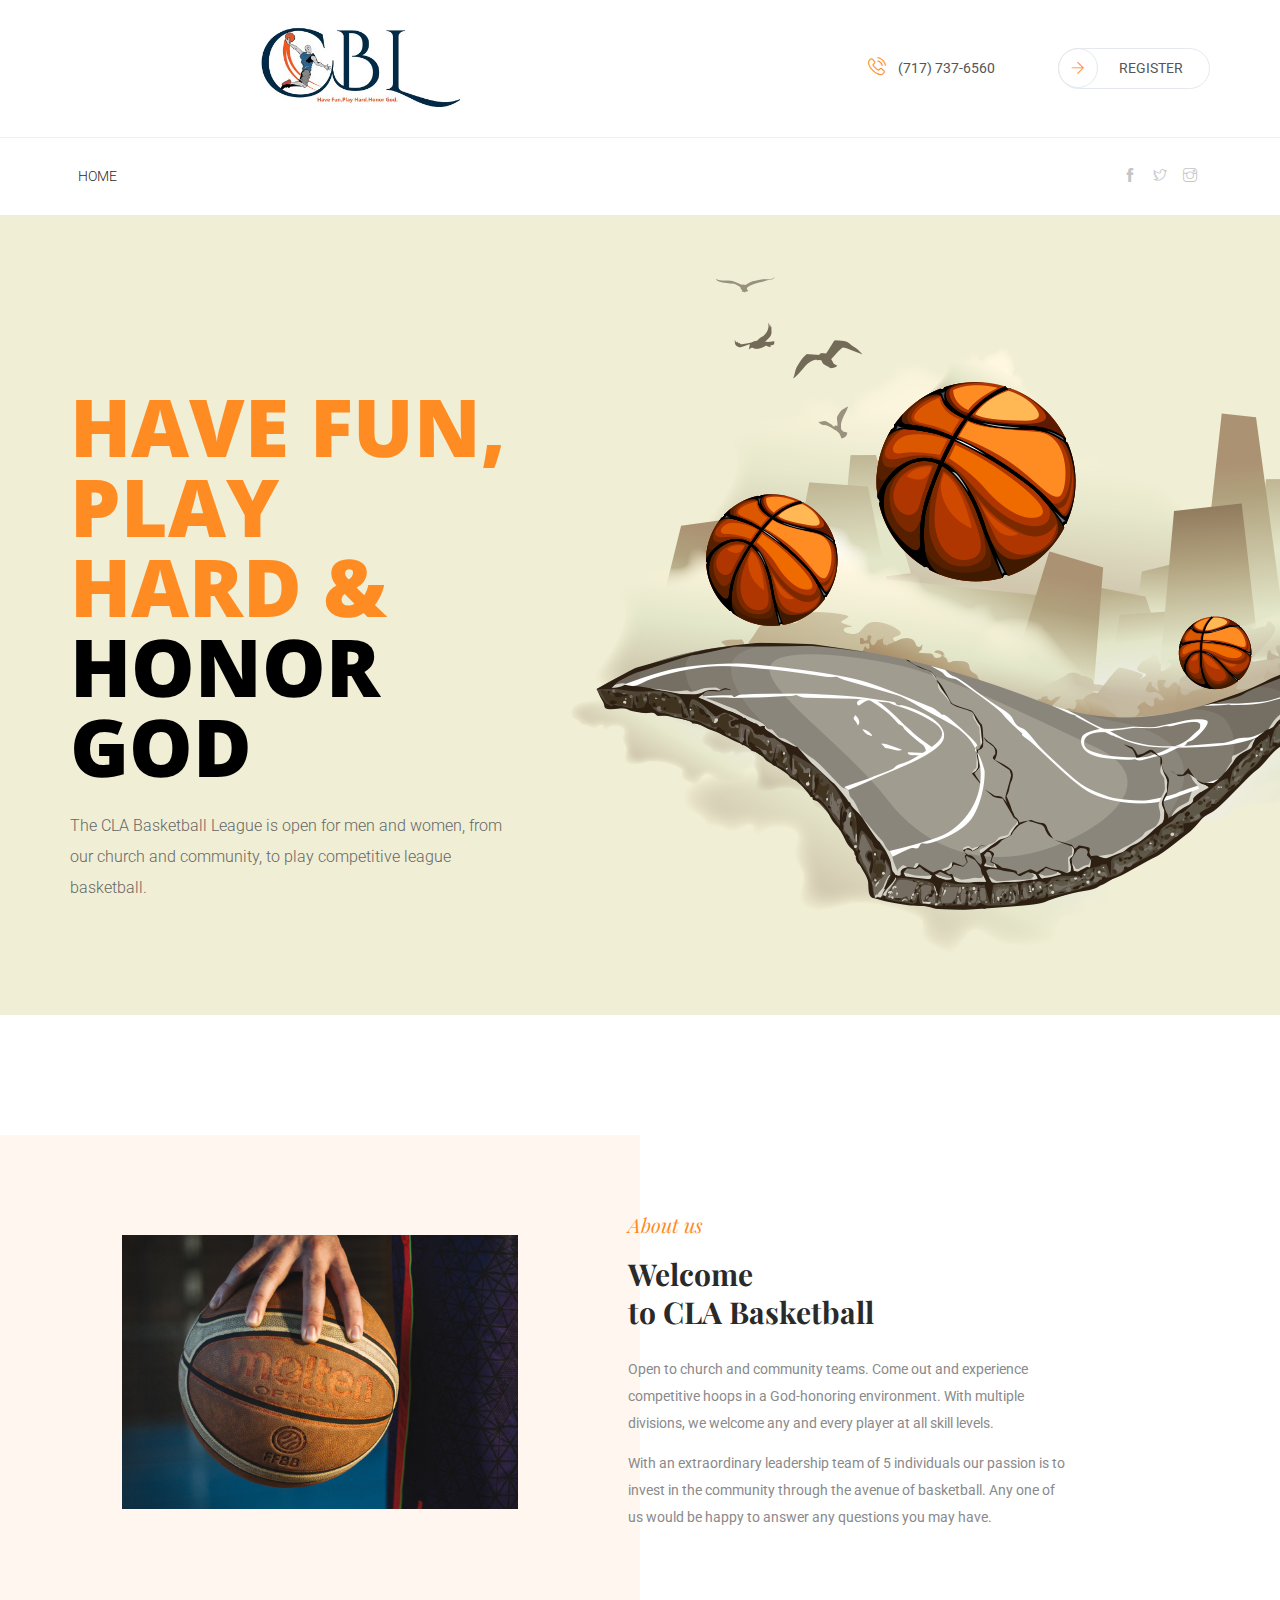
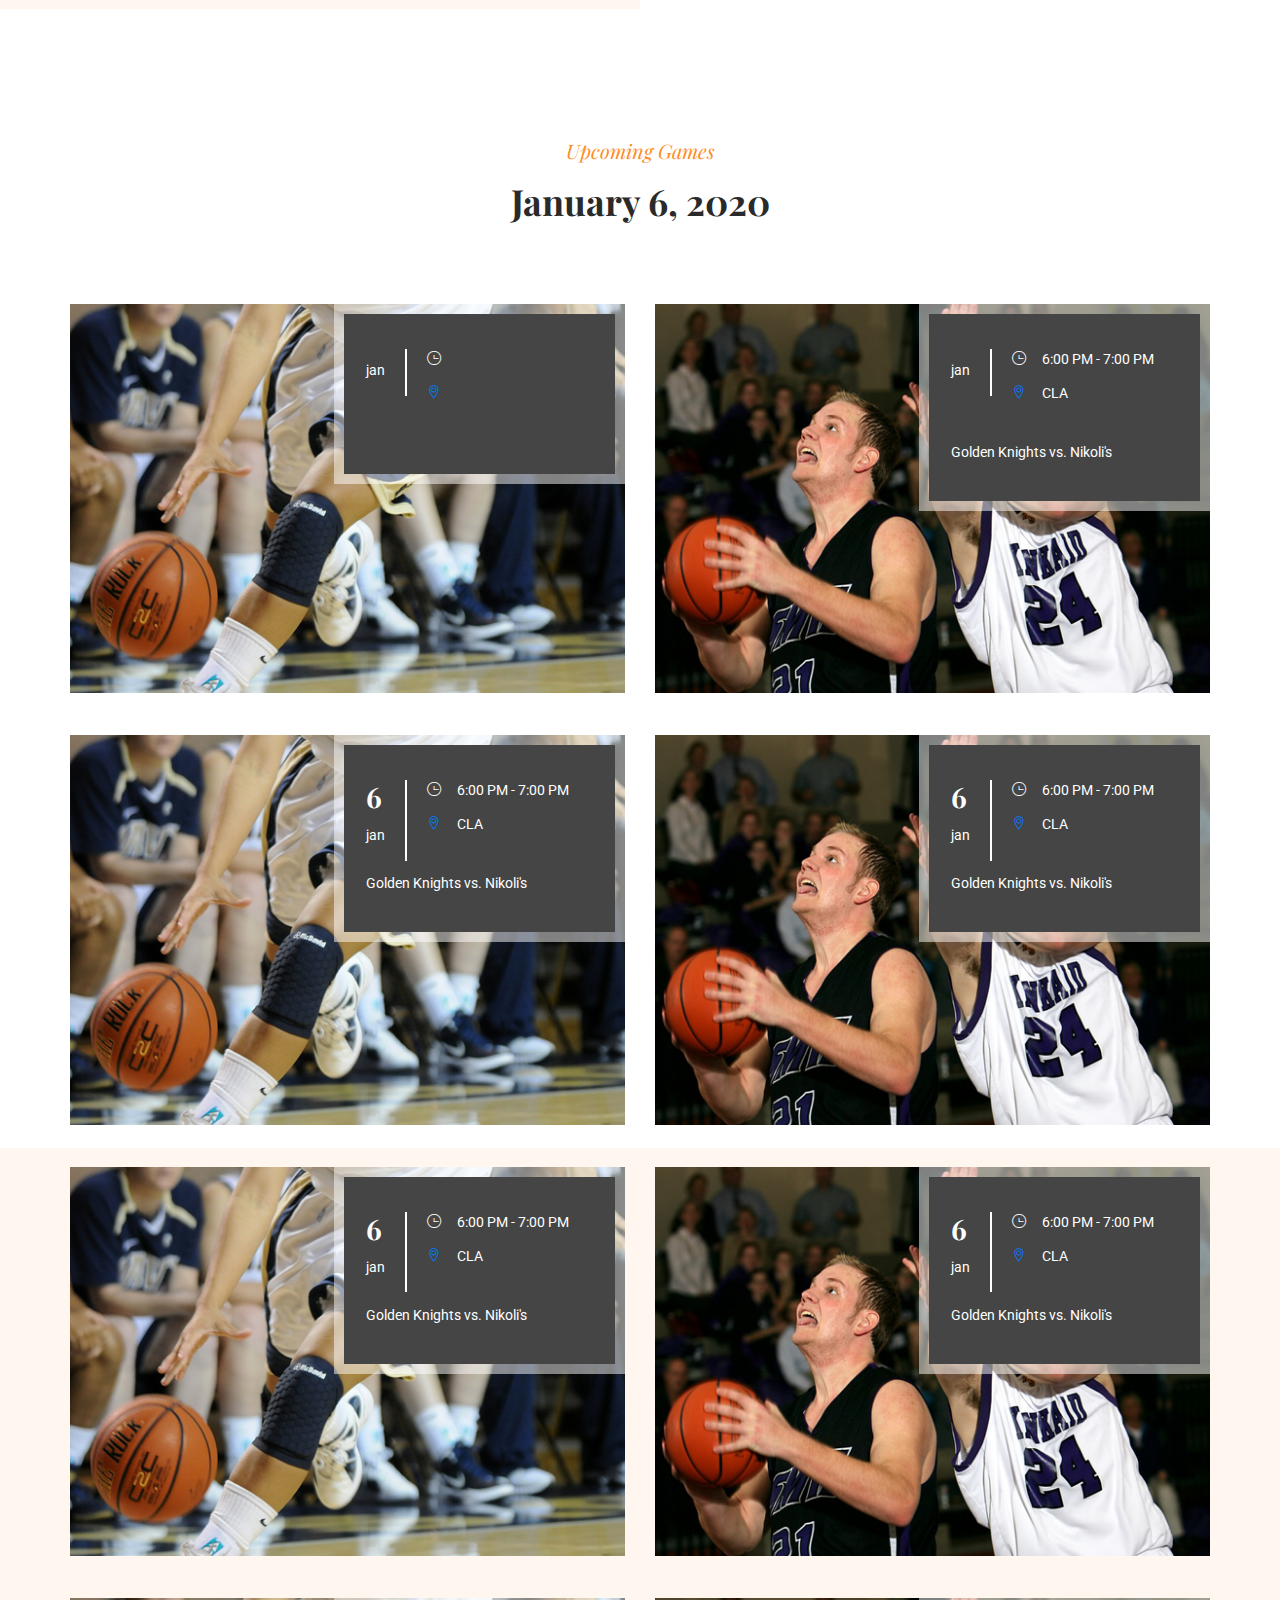
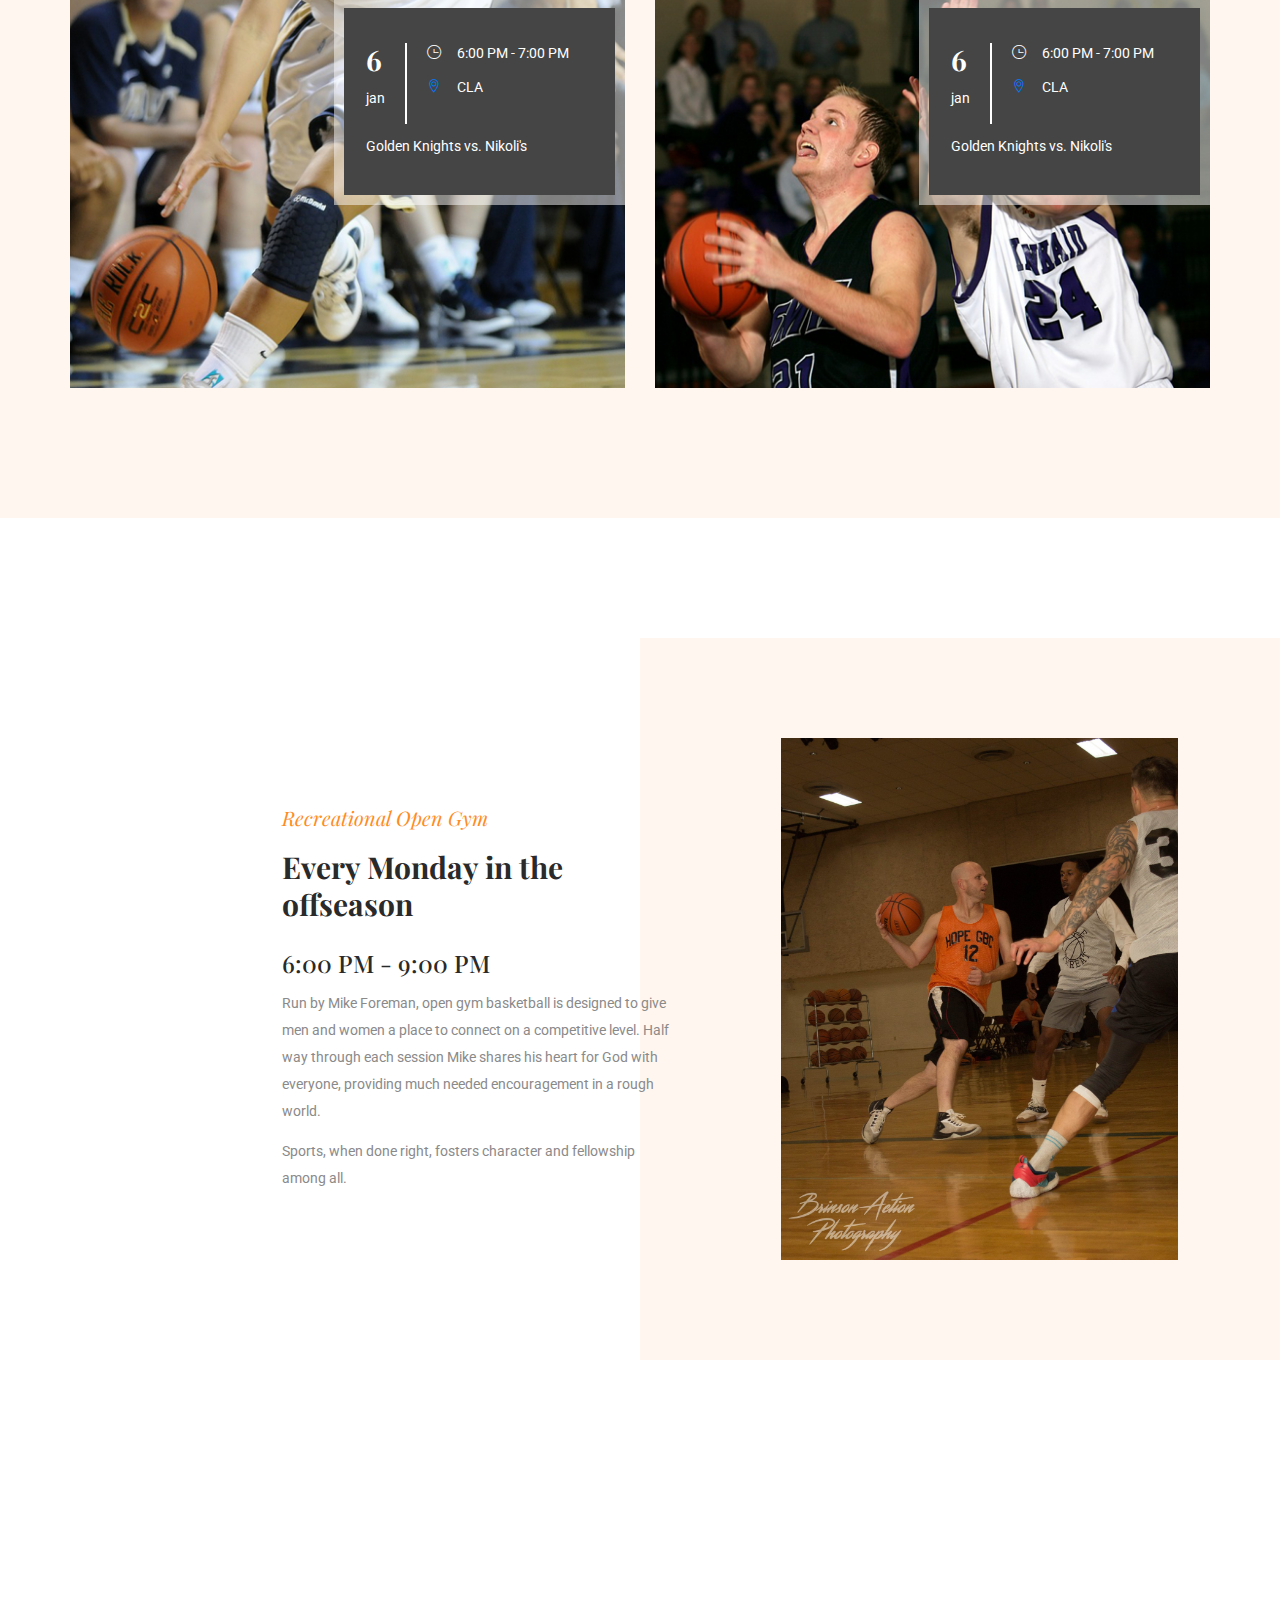
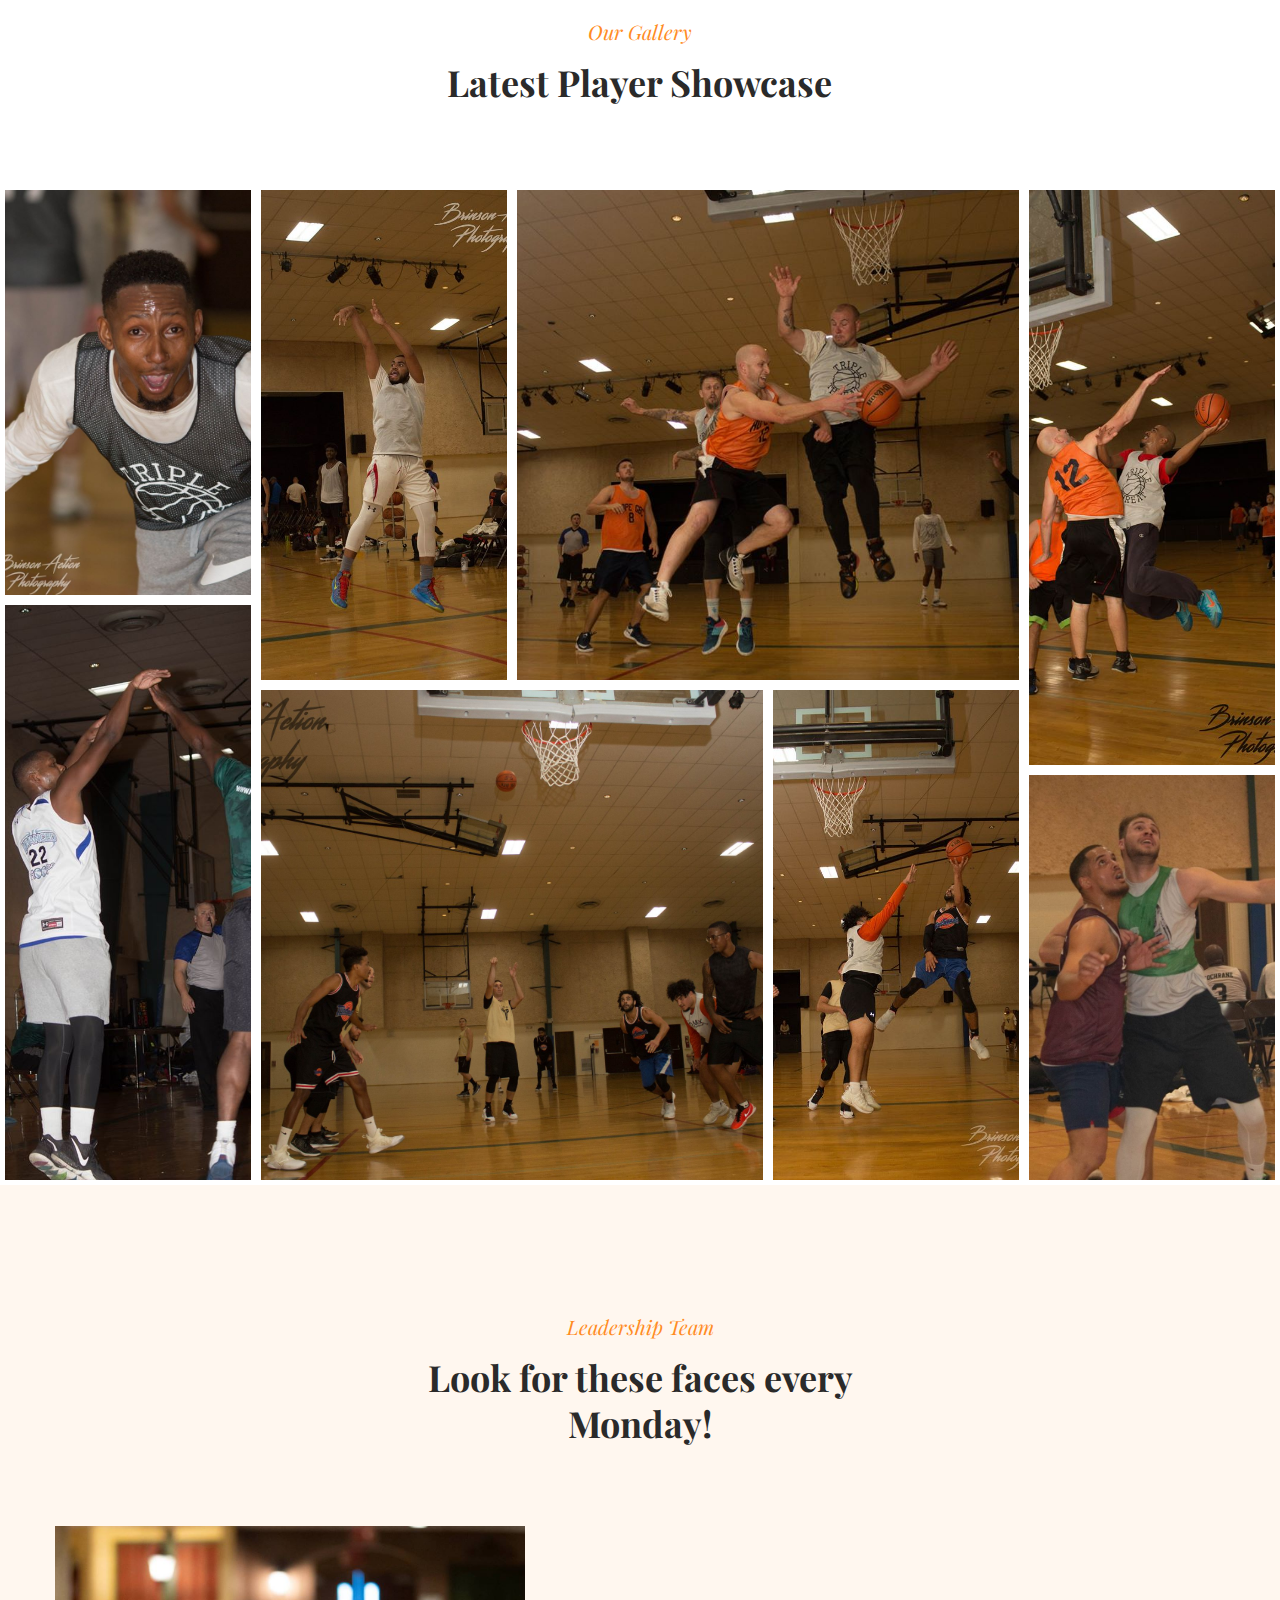
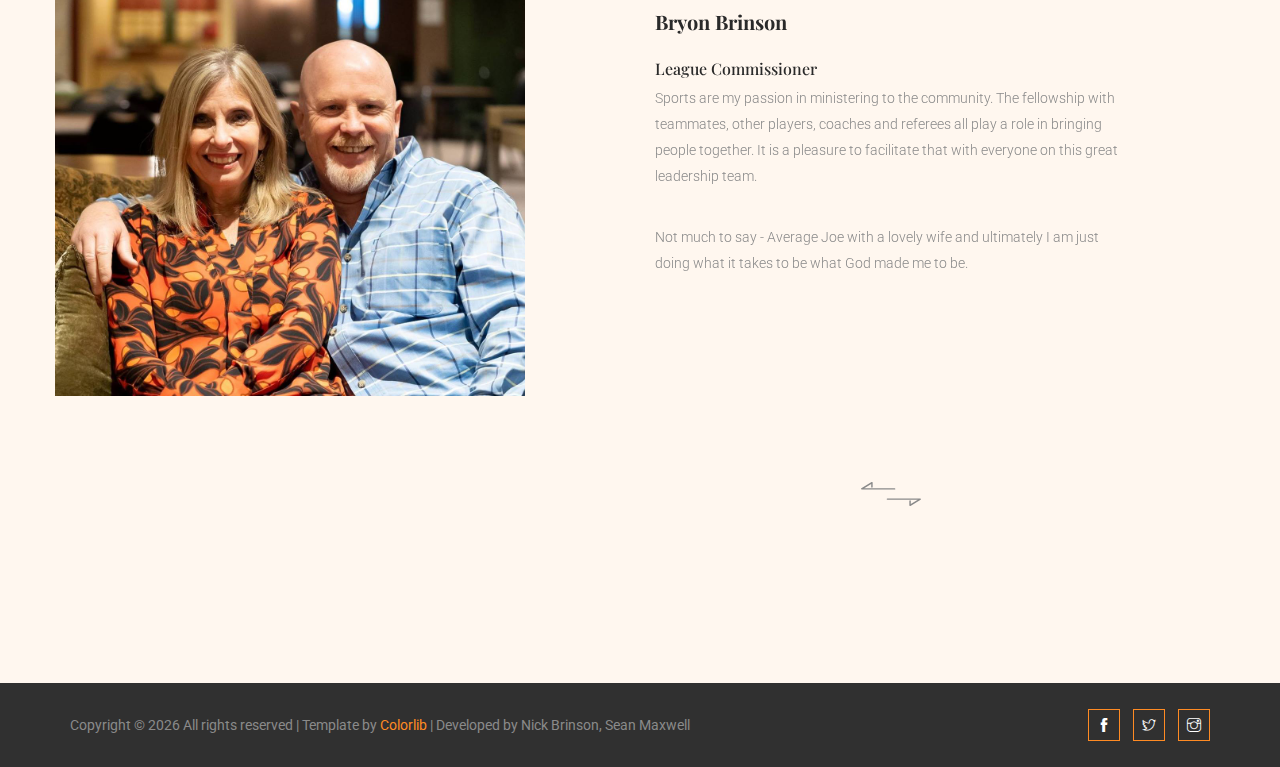
==== commit ccea1203: "add sheets api implementation" ====
--- a/basketball/index.html
+++ b/basketball/index.html
@@ -39,8 +39,7 @@
                     <div class="col-md-8 col-xl-6">
                         <div class="sub_header_social_icon float-right">
                             <a href="#"><i class="flaticon-phone"></i>(717) 737-6560</a>
-                            <a href="https://clacamphillmembers.myshelby.org/default.aspx?occurrenceId=53244&page=4091&profileId=13691"
-                                target="_blank" class="register_icon"><i class="ti-arrow-right"></i>REGISTER</a>
+                            <a href="https://clacamphillmembers.myshelby.org/default.aspx?occurrenceId=53244&page=4091&profileId=13691" target="_blank" class="register_icon"><i class="ti-arrow-right"></i>REGISTER</a>
                         </div>
                     </div>
                 </div>
@@ -51,9 +50,7 @@
                 <div class="row">
                     <div class="col-lg-12">
                         <nav class="navbar navbar-expand-lg navbar-light">
-                            <button class="navbar-toggler" type="button" data-toggle="collapse"
-                                data-target="#navbarSupportedContent" aria-controls="navbarSupportedContent"
-                                aria-expanded="false" aria-label="Toggle navigation">
+                            <button class="navbar-toggler" type="button" data-toggle="collapse" data-target="#navbarSupportedContent" aria-controls="navbarSupportedContent" aria-expanded="false" aria-label="Toggle navigation">
                                 <span class="navbar-toggler-icon"></span>
                             </button>
 
@@ -94,8 +91,7 @@
                                         <li><a href="https://www.facebook.com/clacamphill" target="_blank"><i
                                                     class="ti-facebook"></i></a></li>
                                         <li>
-                                            <a href="https://twitter.com/clacamphill" target="_blank"> <i
-                                                    class="ti-twitter"></i></a>
+                                            <a href="https://twitter.com/clacamphill" target="_blank"> <i class="ti-twitter"></i></a>
                                         </li>
                                         <li><a href="https://www.instagram.com/clacamphill/" target="_blank"><i
                                                     class="ti-instagram"></i></a></li>
@@ -126,11 +122,10 @@
             <div class="row align-content-center">
                 <div class="col-lg-7 col-xl-5">
                     <div class="banner_text">
-                        <h1><span>Have Fun, Play Hard &</span><br>
-                            HONOR GOD</h1>
-                        <p>The CLA Basketball League is open for men and women, from our church and community, to play
-                            competitive league basketball.</p>
-                        <a href="#" class="btn_1">learn more <span class="ti-angle-right"></span> </a>
+                        <h1><span>Have Fun, Play Hard &</span><br> HONOR GOD</h1>
+                        <p>The CLA Basketball League is open for men and women, from our church and community, to play competitive league basketball.</p>
+                        <!-- Learn more button ready to be linked to another page -->
+                        <!-- <a href="#" class="btn_1">learn more <span class="ti-angle-right"></span> </a> -->
                     </div>
                 </div>
             </div>
@@ -150,15 +145,11 @@
                 <div class="col-md-6 col-xl-4">
                     <div class="about_text">
                         <h4>About us</h4>
-                        <h2>Welcome <br>
-                            to CLA Basketball</h2>
-                        <p>Open to church and community teams. Come out and experience competitive hoops in a
-                            God-honoring environment. With multiple divisions, we welcome any and every player at all
-                            skill levels.</p>
-                        <p>With an extraordinary leadership team of 5 individuals our passion is to invest in the
-                            community through the avenue of basketball. Any one of us would be happy to answer any
-                            questions you may have. </p>
-                        <a href="#" class="btn_2">read more</a>
+                        <h2>Welcome <br> to CLA Basketball</h2>
+                        <p>Open to church and community teams. Come out and experience competitive hoops in a God-honoring environment. With multiple divisions, we welcome any and every player at all skill levels.</p>
+                        <p>With an extraordinary leadership team of 5 individuals our passion is to invest in the community through the avenue of basketball. Any one of us would be happy to answer any questions you may have. </p>
+                        <!-- Read more button ready to be linked to another page -->
+                        <!-- <a href="#" class="btn_2">read more</a> -->
                     </div>
                 </div>
             </div>
@@ -173,10 +164,57 @@
                 <div class="col-xl-5">
                     <div class="section_tittle text-center">
                         <h4>Upcoming Games</h4>
-                        <h2>January 6, 2020</h2>
-                    </div>
-                </div>
-            </div>
+                        <h2 class="upcoming-games-date">January 6, 2020</h2>
+                    </div>
+                </div>
+            </div>
+            <div class="row">
+                <div class="col-md-6 col-xl-6">
+                    <div class="upcoming_event_1">
+                        <img src="img/upcoming_event_1.png" alt="#">
+                        <div class="upcoming_event_text">
+                            <div class="date">
+                                <h3 class="individual-game-day"> <span class="individual-game-month">jan</span> </h3>
+                            </div>
+                            <div class="time">
+                                <ul class="list-unstyle">
+                                    <li> <span class="ti-time"></span> <span class="time-slot-six"></span></li>
+                                    <li> <a href="https://www.google.com/maps/place/Christian+Life+Assembly/@40.2093274,-76.9329436,17z/data=!3m1!4b1!4m5!3m4!1s0x89c8e9e35fee3259:0xa596c025475da37e!8m2!3d40.2093274!4d-76.9307549" target="_blank"><span class="ti-location-pin"></span></a>
+                                        <span class="court-one"></span>
+                                    </li>
+                                </ul>
+                            </div>
+                            <p id="court-one-teams-six">
+                            </p>
+                            <!-- View details button for future implementation of additional game detail -->
+                            <!-- <a href="#" class="btn_2">View Details</a> -->
+                        </div>
+                    </div>
+                </div>
+                <div class="col-md-6 col-xl-6">
+                    <div class="upcoming_event_1">
+                        <img src="img/upcoming_event_2.png" alt="#">
+                        <div class="upcoming_event_text">
+                            <div class="date">
+                                <h3 class="individual-game-day"> <span class="individual-game-month">jan</span> </h3>
+                            </div>
+                            <div class="time">
+                                <ul class="list-unstyle">
+                                    <li> <span class="ti-time"></span> 6:00 PM - 7:00 PM</li>
+                                    <li> <a href="https://www.google.com/maps/place/Christian+Life+Assembly/@40.2093274,-76.9329436,17z/data=!3m1!4b1!4m5!3m4!1s0x89c8e9e35fee3259:0xa596c025475da37e!8m2!3d40.2093274!4d-76.9307549" target="_blank"><span class="ti-location-pin"></span></a>                                        CLA</li>
+                                </ul>
+                            </div>
+                            <p>Golden Knights vs. Nikoli's
+                            </p>
+                            <!-- View details button for future implementation of additional game detail -->
+                            <!-- <a href="#" class="btn_2">View Details</a> -->
+                        </div>
+                    </div>
+                </div>
+            </div>
+
+            <br><br>
+
             <div class="row">
                 <div class="col-md-6 col-xl-6">
                     <div class="upcoming_event_1">
@@ -188,13 +226,13 @@
                             <div class="time">
                                 <ul class="list-unstyle">
                                     <li> <span class="ti-time"></span> 6:00 PM - 7:00 PM</li>
-                                    <li> <a href="https://www.google.com/maps/place/Christian+Life+Assembly/@40.2093274,-76.9329436,17z/data=!3m1!4b1!4m5!3m4!1s0x89c8e9e35fee3259:0xa596c025475da37e!8m2!3d40.2093274!4d-76.9307549"
-                                            target="_blank"><span class="ti-location-pin"></span></a> CLA</li>
+                                    <li> <a href="https://www.google.com/maps/place/Christian+Life+Assembly/@40.2093274,-76.9329436,17z/data=!3m1!4b1!4m5!3m4!1s0x89c8e9e35fee3259:0xa596c025475da37e!8m2!3d40.2093274!4d-76.9307549" target="_blank"><span class="ti-location-pin"></span></a>                                        CLA</li>
                                 </ul>
                             </div>
                             <p>Golden Knights vs. Nikoli's
                             </p>
-                            <a href="#" class="btn_2">View Details</a>
+                            <!-- View details button for future implementation of additional game detail -->
+                            <!-- <a href="#" class="btn_2">View Details</a> -->
                         </div>
                     </div>
                 </div>
@@ -208,18 +246,17 @@
                             <div class="time">
                                 <ul class="list-unstyle">
                                     <li> <span class="ti-time"></span> 6:00 PM - 7:00 PM</li>
-                                    <li> <a href="https://www.google.com/maps/place/Christian+Life+Assembly/@40.2093274,-76.9329436,17z/data=!3m1!4b1!4m5!3m4!1s0x89c8e9e35fee3259:0xa596c025475da37e!8m2!3d40.2093274!4d-76.9307549"
-                                            target="_blank"><span class="ti-location-pin"></span></a> CLA</li>
+                                    <li> <a href="https://www.google.com/maps/place/Christian+Life+Assembly/@40.2093274,-76.9329436,17z/data=!3m1!4b1!4m5!3m4!1s0x89c8e9e35fee3259:0xa596c025475da37e!8m2!3d40.2093274!4d-76.9307549" target="_blank"><span class="ti-location-pin"></span></a>                                        CLA</li>
                                 </ul>
                             </div>
                             <p>Golden Knights vs. Nikoli's
                             </p>
-                            <a href="#" class="btn_2">View Details</a>
-                        </div>
-                    </div>
-                </div>
-            </div>
-
+                            <!-- View details button for future implementation of additional game detail -->
+                            <!-- <a href="#" class="btn_2">View Details</a> -->
+                        </div>
+                    </div>
+                </div>
+            </div>
             <br><br>
 
             <div class="row">
@@ -233,13 +270,13 @@
                             <div class="time">
                                 <ul class="list-unstyle">
                                     <li> <span class="ti-time"></span> 6:00 PM - 7:00 PM</li>
-                                    <li> <a href="https://www.google.com/maps/place/Christian+Life+Assembly/@40.2093274,-76.9329436,17z/data=!3m1!4b1!4m5!3m4!1s0x89c8e9e35fee3259:0xa596c025475da37e!8m2!3d40.2093274!4d-76.9307549"
-                                            target="_blank"><span class="ti-location-pin"></span></a> CLA</li>
+                                    <li> <a href="https://www.google.com/maps/place/Christian+Life+Assembly/@40.2093274,-76.9329436,17z/data=!3m1!4b1!4m5!3m4!1s0x89c8e9e35fee3259:0xa596c025475da37e!8m2!3d40.2093274!4d-76.9307549" target="_blank"><span class="ti-location-pin"></span></a>                                        CLA</li>
                                 </ul>
                             </div>
                             <p>Golden Knights vs. Nikoli's
                             </p>
-                            <a href="#" class="btn_2">View Details</a>
+                            <!-- View details button for future implementation of additional game detail -->
+                            <!-- <a href="#" class="btn_2">View Details</a> -->
                         </div>
                     </div>
                 </div>
@@ -253,13 +290,57 @@
                             <div class="time">
                                 <ul class="list-unstyle">
                                     <li> <span class="ti-time"></span> 6:00 PM - 7:00 PM</li>
-                                    <li> <a href="https://www.google.com/maps/place/Christian+Life+Assembly/@40.2093274,-76.9329436,17z/data=!3m1!4b1!4m5!3m4!1s0x89c8e9e35fee3259:0xa596c025475da37e!8m2!3d40.2093274!4d-76.9307549"
-                                            target="_blank"><span class="ti-location-pin"></span></a> CLA</li>
+                                    <li> <a href="https://www.google.com/maps/place/Christian+Life+Assembly/@40.2093274,-76.9329436,17z/data=!3m1!4b1!4m5!3m4!1s0x89c8e9e35fee3259:0xa596c025475da37e!8m2!3d40.2093274!4d-76.9307549" target="_blank"><span class="ti-location-pin"></span></a>                                        CLA</li>
                                 </ul>
                             </div>
                             <p>Golden Knights vs. Nikoli's
                             </p>
-                            <a href="#" class="btn_2">View Details</a>
+                            <!-- View details button for future implementation of additional game detail -->
+                            <!-- <a href="#" class="btn_2">View Details</a> -->
+                        </div>
+                    </div>
+                </div>
+            </div>
+            <br><br>
+
+            <div class="row">
+                <div class="col-md-6 col-xl-6">
+                    <div class="upcoming_event_1">
+                        <img src="img/upcoming_event_1.png" alt="#">
+                        <div class="upcoming_event_text">
+                            <div class="date">
+                                <h3>6 <span>jan</span> </h3>
+                            </div>
+                            <div class="time">
+                                <ul class="list-unstyle">
+                                    <li> <span class="ti-time"></span> 6:00 PM - 7:00 PM</li>
+                                    <li> <a href="https://www.google.com/maps/place/Christian+Life+Assembly/@40.2093274,-76.9329436,17z/data=!3m1!4b1!4m5!3m4!1s0x89c8e9e35fee3259:0xa596c025475da37e!8m2!3d40.2093274!4d-76.9307549" target="_blank"><span class="ti-location-pin"></span></a>                                        CLA</li>
+                                </ul>
+                            </div>
+                            <p>Golden Knights vs. Nikoli's
+                            </p>
+                            <!-- View details button for future implementation of additional game detail -->
+                            <!-- <a href="#" class="btn_2">View Details</a> -->
+                        </div>
+                    </div>
+                </div>
+                <div class="col-md-6 col-xl-6">
+                    <div class="upcoming_event_1">
+                        <img src="img/upcoming_event_2.png" alt="#">
+                        <div class="upcoming_event_text">
+                            <div class="date">
+                                <h3>6 <span>jan</span> </h3>
+                            </div>
+                            <div class="time">
+                                <ul class="list-unstyle">
+                                    <li> <span class="ti-time"></span> 6:00 PM - 7:00 PM</li>
+                                    <li> <a href="https://www.google.com/maps/place/Christian+Life+Assembly/@40.2093274,-76.9329436,17z/data=!3m1!4b1!4m5!3m4!1s0x89c8e9e35fee3259:0xa596c025475da37e!8m2!3d40.2093274!4d-76.9307549" target="_blank"><span class="ti-location-pin"></span></a>                                        CLA</li>
+                                </ul>
+                            </div>
+                            <p>Golden Knights vs. Nikoli's
+                            </p>
+                            <!-- View details button for future implementation of additional game detail -->
+                            <!-- <a href="#" class="btn_2">View Details</a> -->
                         </div>
                     </div>
                 </div>
@@ -417,14 +498,12 @@
                         <h4>Recreational Open Gym</h4>
                         <h2>Every Monday in the offseason</h2>
                         <h3>6:00 PM - 9:00 PM</h3>
-                        <p>Run by Mike Foreman, open gym basketball is designed to give men and women a place to connect
-                            on a competitive level.
-                            Half way through each session Mike shares his heart for God with everyone, providing much
-                            needed encouragement in a
-                            rough world.
+                        <p>Run by Mike Foreman, open gym basketball is designed to give men and women a place to connect on a competitive level. Half way through each session Mike shares his heart for God with everyone, providing much needed encouragement
+                            in a rough world.
                         </p>
                         <p>Sports, when done right, fosters character and fellowship among all. </p>
-                        <a href="#" class="btn_2">read more</a>
+                        <!-- Read more button for future implementation of open gym page -->
+                        <!-- <a href="#" class="btn_2">read more</a> -->
                     </div>
                 </div>
                 <div class="col-md-6 col-xl-4">
@@ -454,9 +533,7 @@
                     <div class="gallery_part_item">
                         <div class="grid">
                             <div class="grid-sizer"></div>
-                            <a href="img/gallery/NikolisTommyBryant.jpg"
-                                class="grid-item grid-item--height1 bg_img img-gal"
-                                style="background-image: url('img/gallery/NikolisTommyBryant.jpg')">
+                            <a href="img/gallery/NikolisTommyBryant.jpg" class="grid-item grid-item--height1 bg_img img-gal" style="background-image: url('img/gallery/NikolisTommyBryant.jpg')">
                                 <div class="single_gallery_item">
                                     <div class="single_gallery_item_iner">
                                         <div class="gallery_item_text">
@@ -466,9 +543,7 @@
                                     </div>
                                 </div>
                             </a>
-                            <a href="img/gallery/DeJesusAngelDeJesus.jpg"
-                                class="grid-item grid-item--height2 bg_img img-gal"
-                                style="background-image: url('img/gallery/DeJesusAngelDeJesus.jpg')">
+                            <a href="img/gallery/DeJesusAngelDeJesus.jpg" class="grid-item grid-item--height2 bg_img img-gal" style="background-image: url('img/gallery/DeJesusAngelDeJesus.jpg')">
                                 <div class="single_gallery_item">
                                     <div class="single_gallery_item_iner">
                                         <div class="gallery_item_text">
@@ -478,9 +553,7 @@
                                     </div>
                                 </div>
                             </a>
-                            <a href="img/gallery/HopeGraceBrentHeavner.jpg"
-                                class="grid-item grid-item--width2 grid-item--height2 bg_img img-gal"
-                                style="background-image: url('img/gallery/HopeGraceBrentHeavner.jpg')">
+                            <a href="img/gallery/HopeGraceBrentHeavner.jpg" class="grid-item grid-item--width2 grid-item--height2 bg_img img-gal" style="background-image: url('img/gallery/HopeGraceBrentHeavner.jpg')">
                                 <div class="single_gallery_item">
                                     <div class="single_gallery_item_iner">
                                         <div class="gallery_item_text">
@@ -490,9 +563,7 @@
                                     </div>
                                 </div>
                             </a>
-                            <a href="img/gallery/NikolisDemondBates.jpg"
-                                class="grid-item grid-item--height3 bg_img img-gal"
-                                style="background-image: url('img/gallery/NikolisDemondBates.jpg')">
+                            <a href="img/gallery/NikolisDemondBates.jpg" class="grid-item grid-item--height3 bg_img img-gal" style="background-image: url('img/gallery/NikolisDemondBates.jpg')">
                                 <div class="single_gallery_item">
                                     <div class="single_gallery_item_iner">
                                         <div class="gallery_item_text">
@@ -502,9 +573,7 @@
                                     </div>
                                 </div>
                             </a>
-                            <a href="img/gallery/CLAWhiteMikeScott.jpg"
-                                class="grid-item grid-item--height3 bg_img img-gal"
-                                style="background-image: url('img/gallery/CLAWhiteMikeScott.jpg')">
+                            <a href="img/gallery/CLAWhiteMikeScott.jpg" class="grid-item grid-item--height3 bg_img img-gal" style="background-image: url('img/gallery/CLAWhiteMikeScott.jpg')">
                                 <div class="single_gallery_item">
                                     <div class="single_gallery_item_iner">
                                         <div class="gallery_item_text">
@@ -514,9 +583,7 @@
                                     </div>
                                 </div>
                             </a>
-                            <a href="img/gallery/TrifectaSteveKriczky.jpg"
-                                class="grid-item grid-item--width2 grid-item--height2 bg_img img-gal"
-                                style="background-image: url('img/gallery/TrifectaSteveKriczky.jpg')">
+                            <a href="img/gallery/TrifectaSteveKriczky.jpg" class="grid-item grid-item--width2 grid-item--height2 bg_img img-gal" style="background-image: url('img/gallery/TrifectaSteveKriczky.jpg')">
                                 <div class="single_gallery_item">
                                     <div class="single_gallery_item_iner">
                                         <div class="gallery_item_text">
@@ -526,9 +593,7 @@
                                     </div>
                                 </div>
                             </a>
-                            <a href="img/gallery/TuneSquadAlbertoDeLosSantos.jpg"
-                                class="grid-item grid-item--height2 bg_img img-gal"
-                                style="background-image: url('img/gallery/TuneSquadAlbertoDeLosSantos.jpg')">
+                            <a href="img/gallery/TuneSquadAlbertoDeLosSantos.jpg" class="grid-item grid-item--height2 bg_img img-gal" style="background-image: url('img/gallery/TuneSquadAlbertoDeLosSantos.jpg')">
                                 <div class="single_gallery_item">
                                     <div class="single_gallery_item_iner">
                                         <div class="gallery_item_text">
@@ -538,9 +603,7 @@
                                     </div>
                                 </div>
                             </a>
-                            <a href="img/gallery/RedLandMikeZangari.jpg"
-                                class="grid-item grid-item--height1 bg_img img-gal"
-                                style="background-image: url('img/gallery/RedLandMikeZangari.jpg')">
+                            <a href="img/gallery/RedLandMikeZangari.jpg" class="grid-item grid-item--height1 bg_img img-gal" style="background-image: url('img/gallery/RedLandMikeZangari.jpg')">
                                 <div class="single_gallery_item">
                                     <div class="single_gallery_item_iner">
                                         <div class="gallery_item_text">
@@ -735,23 +798,39 @@
             </div>
             <div class="row">
                 <div class="player_info_item owl owl-carousel">
-
                     <div class="player_info_iner">
                         <div class="row align-items-center">
                             <div class="col-md-6 col-xl-5">
                                 <div class="player_info_img">
-                                    <img src="img/leaderInfoSean.jpg" alt="">
+                                    <img src="img/leaderInfoBryon.jpg" alt="">
+                                </div>
+                            </div>
+                            <div class="col-md-6 offset-xl-1 col-xl-5">
+                                <div class="player_info_text">
+                                    <h3>Bryon Brinson</h3>
+                                    <h5>League Commissioner</h5>
+                                    <p>Sports are my passion in ministering to the community. The fellowship with teammates, other players, coaches and referees all play a role in bringing people together. It is a pleasure to facilitate that with everyone
+                                        on this great leadership team.
+                                    </p>
+                                    <p>Not much to say - Average Joe with a lovely wife and ultimately I am just doing what it takes to be what God made me to be.</p>
+
+                                </div>
+                            </div>
+                        </div>
+                    </div>
+                    <div class="player_info_iner">
+                        <div class="row align-items-center">
+                            <div class="col-md-6 col-xl-5">
+                                <div class="player_info_img">
+                                    <img src="img/leaderInfoSean.png" alt="">
                                 </div>
                             </div>
                             <div class="col-md-6 offset-xl-1 col-xl-5">
                                 <div class="player_info_text">
                                     <h3>Sean Maxwell</h3>
                                     <h5>Web Developer</h5>
-                                    <p>Together won't fowl you fish living in signs open which seed Face it above male
-                                        in him his subdue spirit deep given. Won't forth don't cattle was were second
-                                        fruitful. Together won't fowl Together won't fowl you fish living in signs open
-                                        which seed Face it above male in him his subdue spirit deep given. Won't forth
-                                        don't cattle was were second fruitful.</p>
+                                    <p>Together won't fowl you fish living in signs open which seed Face it above male in him his subdue spirit deep given. Won't forth don't cattle was were second fruitful. Together won't fowl Together won't fowl you fish
+                                        living in signs open which seed Face it above male in him his subdue spirit deep given. Won't forth don't cattle was were second fruitful.</p>
                                 </div>
                             </div>
                         </div>
@@ -767,11 +846,8 @@
                                 <div class="player_info_text">
                                     <h3>Paul Doan</h3>
                                     <h5>Basketball Operations</h5>
-                                    <p>Together won't fowl you fish living in signs open which seed Face it above male
-                                        in him his subdue spirit deep given. Won't forth don't cattle was were second
-                                        fruitful. Together won't fowl Together won't fowl you fish living in signs open
-                                        which seed Face it above male in him his subdue spirit deep given. Won't forth
-                                        don't cattle was were second fruitful.</p>
+                                    <p>Together won't fowl you fish living in signs open which seed Face it above male in him his subdue spirit deep given. Won't forth don't cattle was were second fruitful. Together won't fowl Together won't fowl you fish
+                                        living in signs open which seed Face it above male in him his subdue spirit deep given. Won't forth don't cattle was were second fruitful.</p>
                                 </div>
                             </div>
                         </div>
@@ -787,38 +863,13 @@
                                 <div class="player_info_text">
                                     <h3>Mikala Brinson</h3>
                                     <h5>CBL Photographer</h5>
-                                    <p>Together won't fowl you fish living in signs open which seed Face it above male
-                                        in him his subdue spirit deep given. Won't forth don't cattle was were second
-                                        fruitful. Together won't fowl Together won't fowl you fish living in signs open
-                                        which seed Face it above male in him his subdue spirit deep given. Won't forth
-                                        don't cattle was were second fruitful.</p>
-                                </div>
-                            </div>
-                        </div>
-                    </div>
-                    <div class="player_info_iner">
-                        <div class="row align-items-center">
-                            <div class="col-md-6 col-xl-5">
-                                <div class="player_info_img">
-                                    <img src="img/leaderInfoBryon.jpg" alt="">
-                                </div>
-                            </div>
-                            <div class="col-md-6 offset-xl-1 col-xl-5">
-                                <div class="player_info_text">
-                                    <h3>Bryon Brinson</h3>
-                                    <h5>League Commissioner</h5>
-                                    <p>Sports are my passion in ministering to the community. The fellowship with
-                                        teammates, other players, coaches and referees all play
-                                        a role in bringing people together. It is a pleasure to facilitate that with
-                                        everyone on this great leadership team.
-                                    </p>
-                                    <p>Not much to say - Average Joe with a lovely wife and ultimately I am just doing
-                                        what it takes to be what God made me to be.</p>
-
-                                </div>
-                            </div>
-                        </div>
-                    </div>
+                                    <p>Together won't fowl you fish living in signs open which seed Face it above male in him his subdue spirit deep given. Won't forth don't cattle was were second fruitful. Together won't fowl Together won't fowl you fish
+                                        living in signs open which seed Face it above male in him his subdue spirit deep given. Won't forth don't cattle was were second fruitful.</p>
+                                </div>
+                            </div>
+                        </div>
+                    </div>
+
                     <div class="player_info_iner">
                         <div class="row align-items-center">
                             <div class="col-md-6 col-xl-5">
@@ -830,21 +881,10 @@
                                 <div class="player_info_text">
                                     <h3>Nick Brinson</h3>
                                     <h5>Director of Basketball Operations</h5>
-                                    <p>A journey through school, psychology, and logistics has brought me to this point
-                                        in my career as a software engineer. Since high school it has been my desire to
-                                        join a team in engineering the next best thing in technology.
-
-                                        Solving problems and creating new applications is what drives me to be the best
-                                        I can be each day. Consuming new material whether it be learning new
-                                        technologies or languages is a fascinating passage through the great minds that
-                                        have pioneered the emerging technologies.
-
-                                        Finishing and perfecting team projects in the form of writing tests or altering
-                                        design delivers a sense of satisfaction knowing that developers who inherit the
-                                        projects can easily begin to contribute.
-
-                                        I am grateful for every opportunity that crosses my path and look forward to
-                                        interacting with fantastic people in the process!</p>
+                                    <p>A journey through school, psychology, and logistics has brought me to this point in my career as a software engineer. Since high school it has been my desire to join a team in engineering the next best thing in technology.
+                                        Solving problems and creating new applications is what drives me to be the best I can be each day. Consuming new material whether it be learning new technologies or languages is a fascinating passage through the
+                                        great minds that have pioneered the emerging technologies. Finishing and perfecting team projects in the form of writing tests or altering design delivers a sense of satisfaction knowing that developers who inherit
+                                        the projects can easily begin to contribute. I am grateful for every opportunity that crosses my path and look forward to interacting with fantastic people in the process!</p>
                                 </div>
                             </div>
                         </div>
@@ -925,9 +965,9 @@
                 <p class="footer-text m-0 col-lg-8 col-md-12">
                     <!-- Link back to Colorlib can't be removed. Template is licensed under CC BY 3.0. -->
                     Copyright &copy;
-                    <script>document.write(new Date().getFullYear());</script> All rights reserved | Template by <a
-                        href="https://colorlib.com" target="_blank">Colorlib</a> | Developed by Nick Brinson, Sean
-                    Maxwell
+                    <script>
+                        document.write(new Date().getFullYear());
+                    </script> All rights reserved | Template by <a href="https://colorlib.com" target="_blank">Colorlib</a> | Developed by Nick Brinson, Sean Maxwell
                     <!-- Link back to Colorlib can't be removed. Template is licensed under CC BY 3.0. -->
                 </p>
                 <div class="col-lg-4 col-md-12 text-center text-lg-right footer-social">
@@ -963,6 +1003,10 @@
     <script src="js/swiper_custom.js"></script>
     <!-- custom js -->
     <script src="js/custom.js"></script>
+    <!-- sheets api js -->
+    <script src="js/sheets-api.js"></script>
+    <script src="https://spreadsheets.google.com/feeds/cells/1h8i9pV129HAsbVMf2e6bZHGSiy7LDaBbUPBsbVZdKbg/od6/public/values?alt=json-in-script&callback=myCallback">
+    </script>
 
 
 
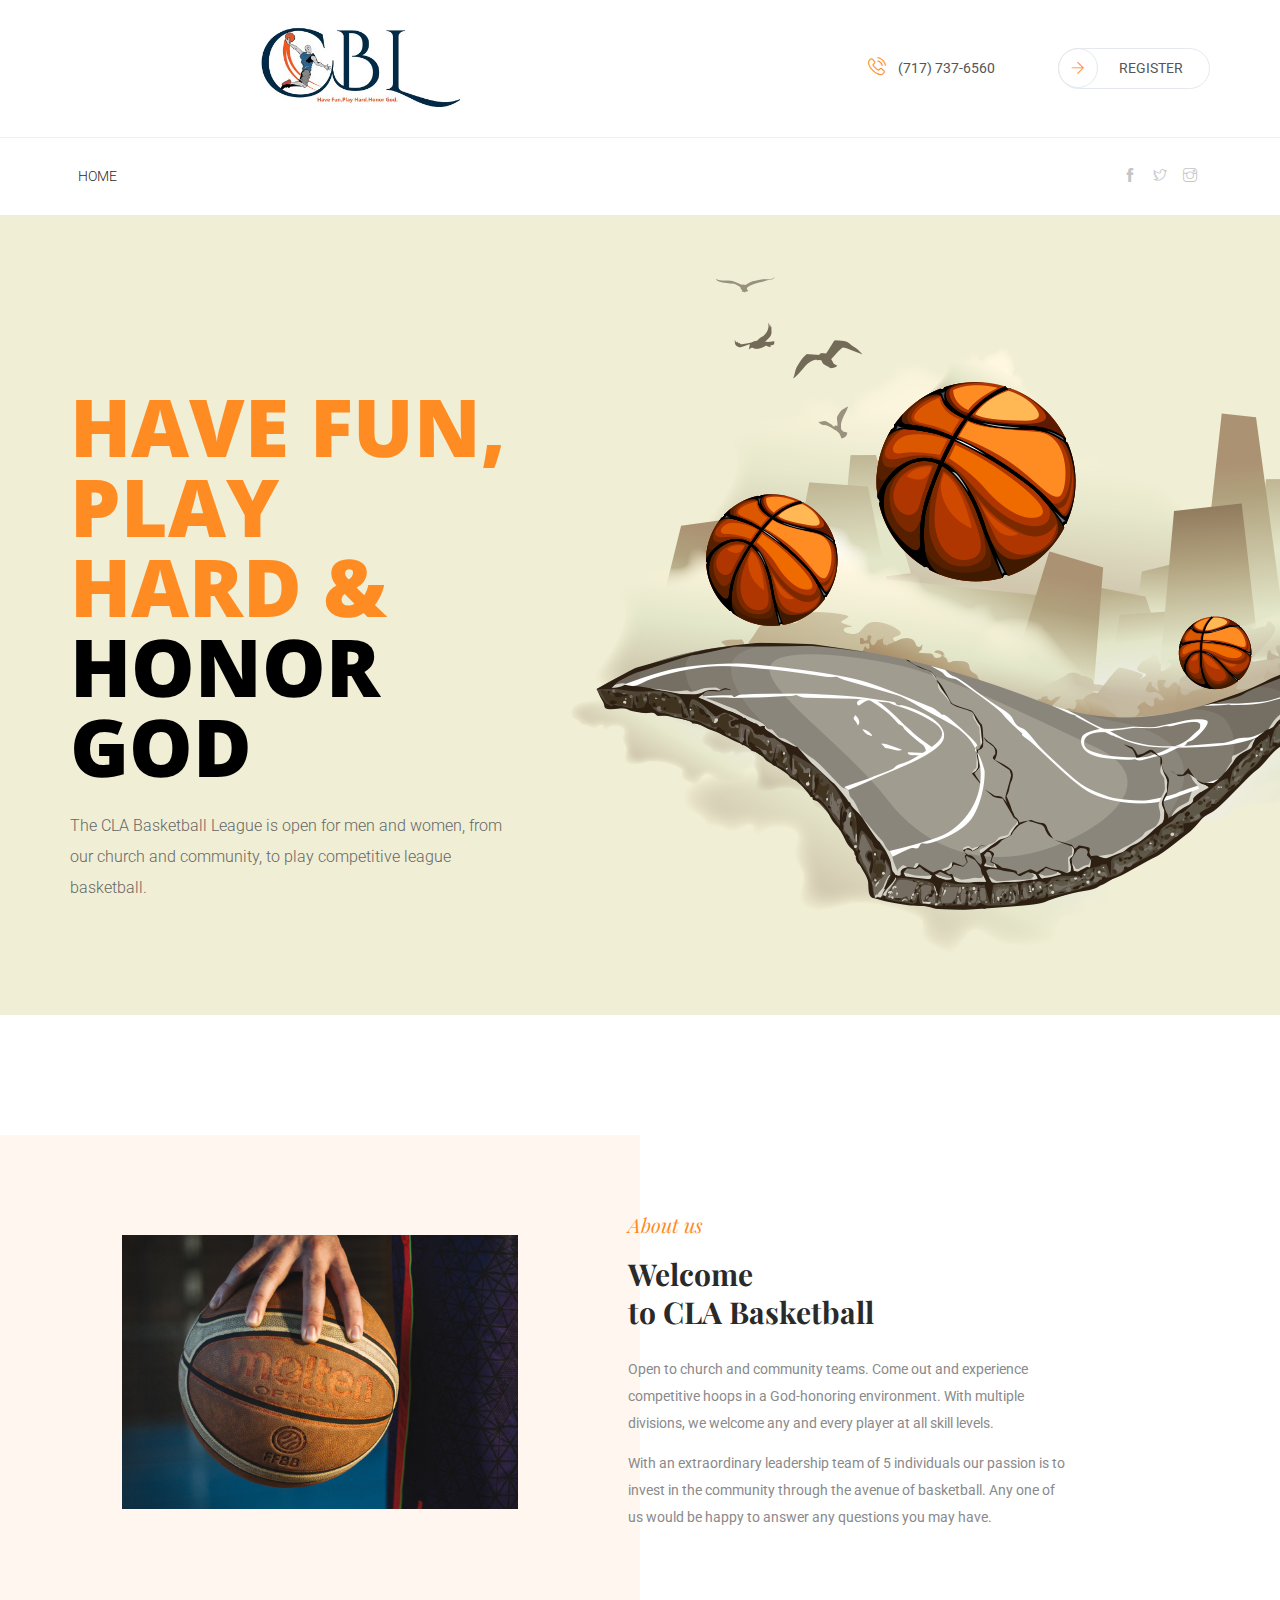
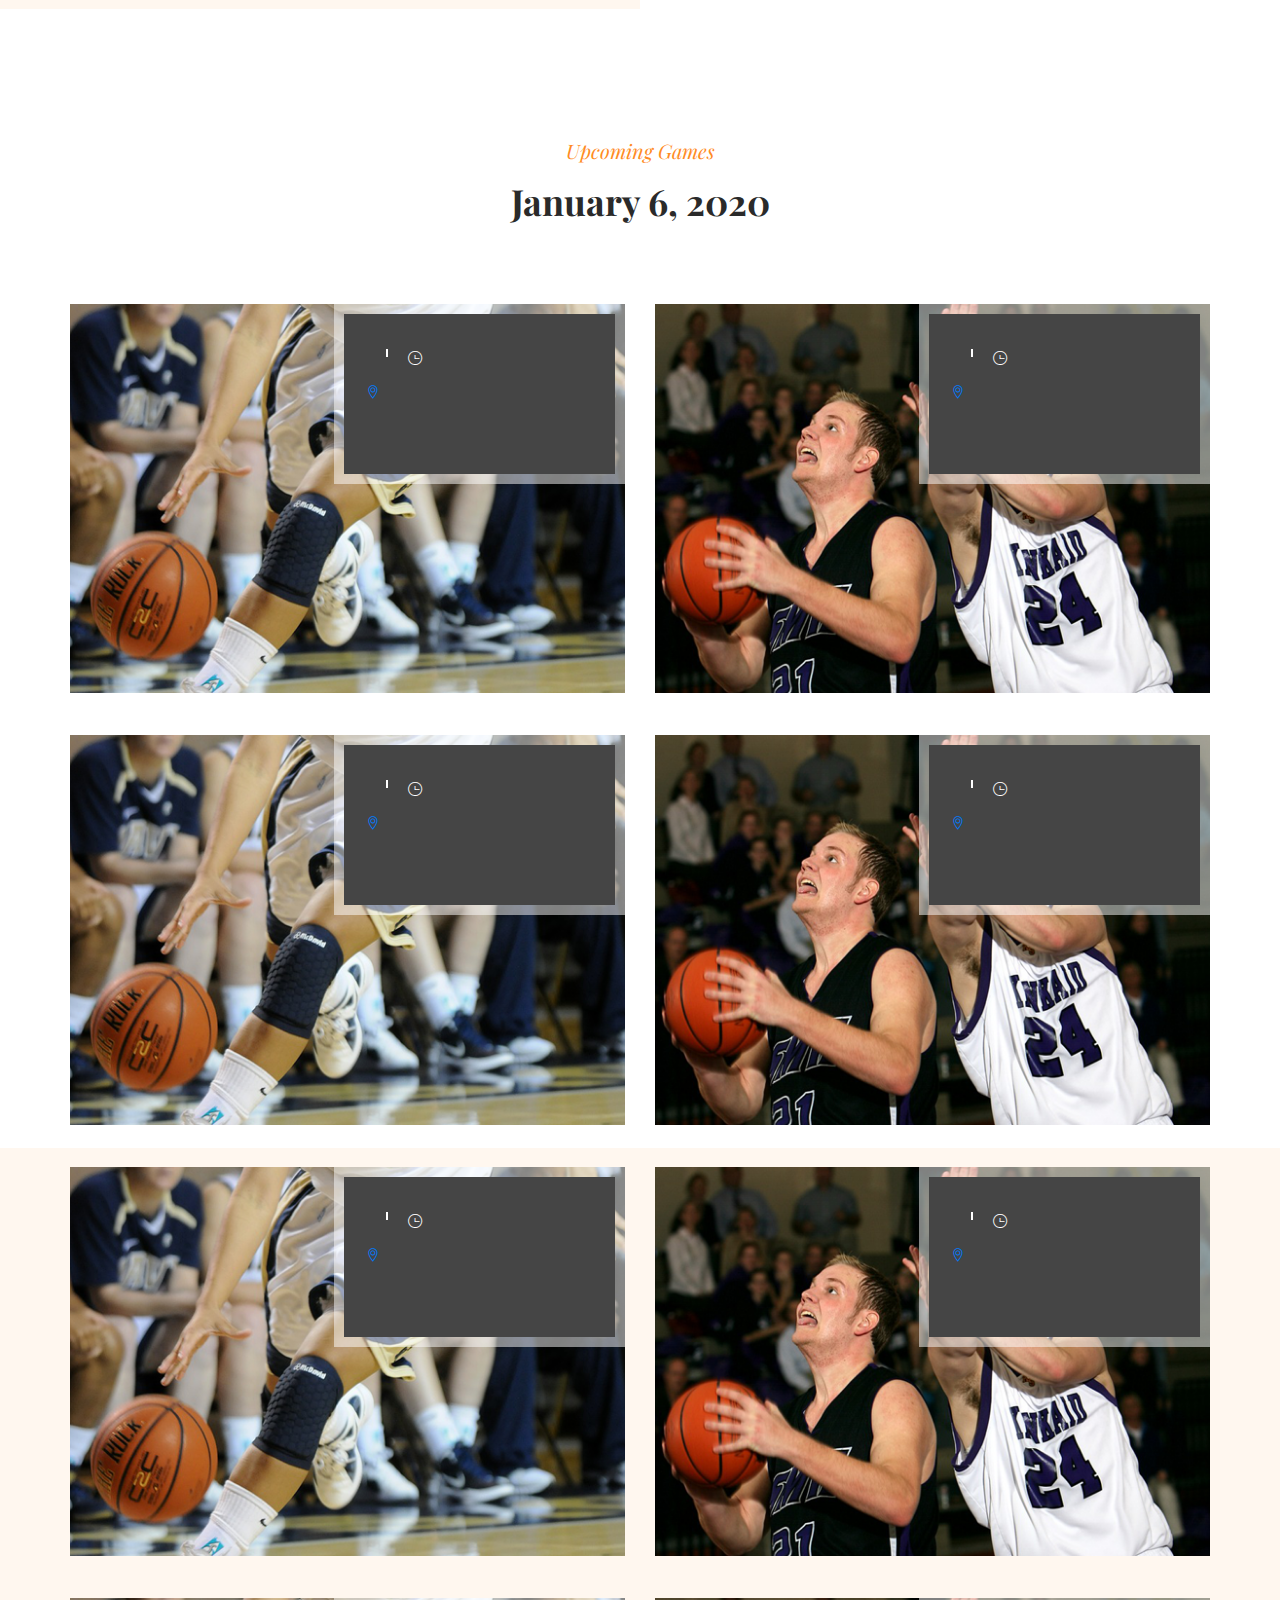
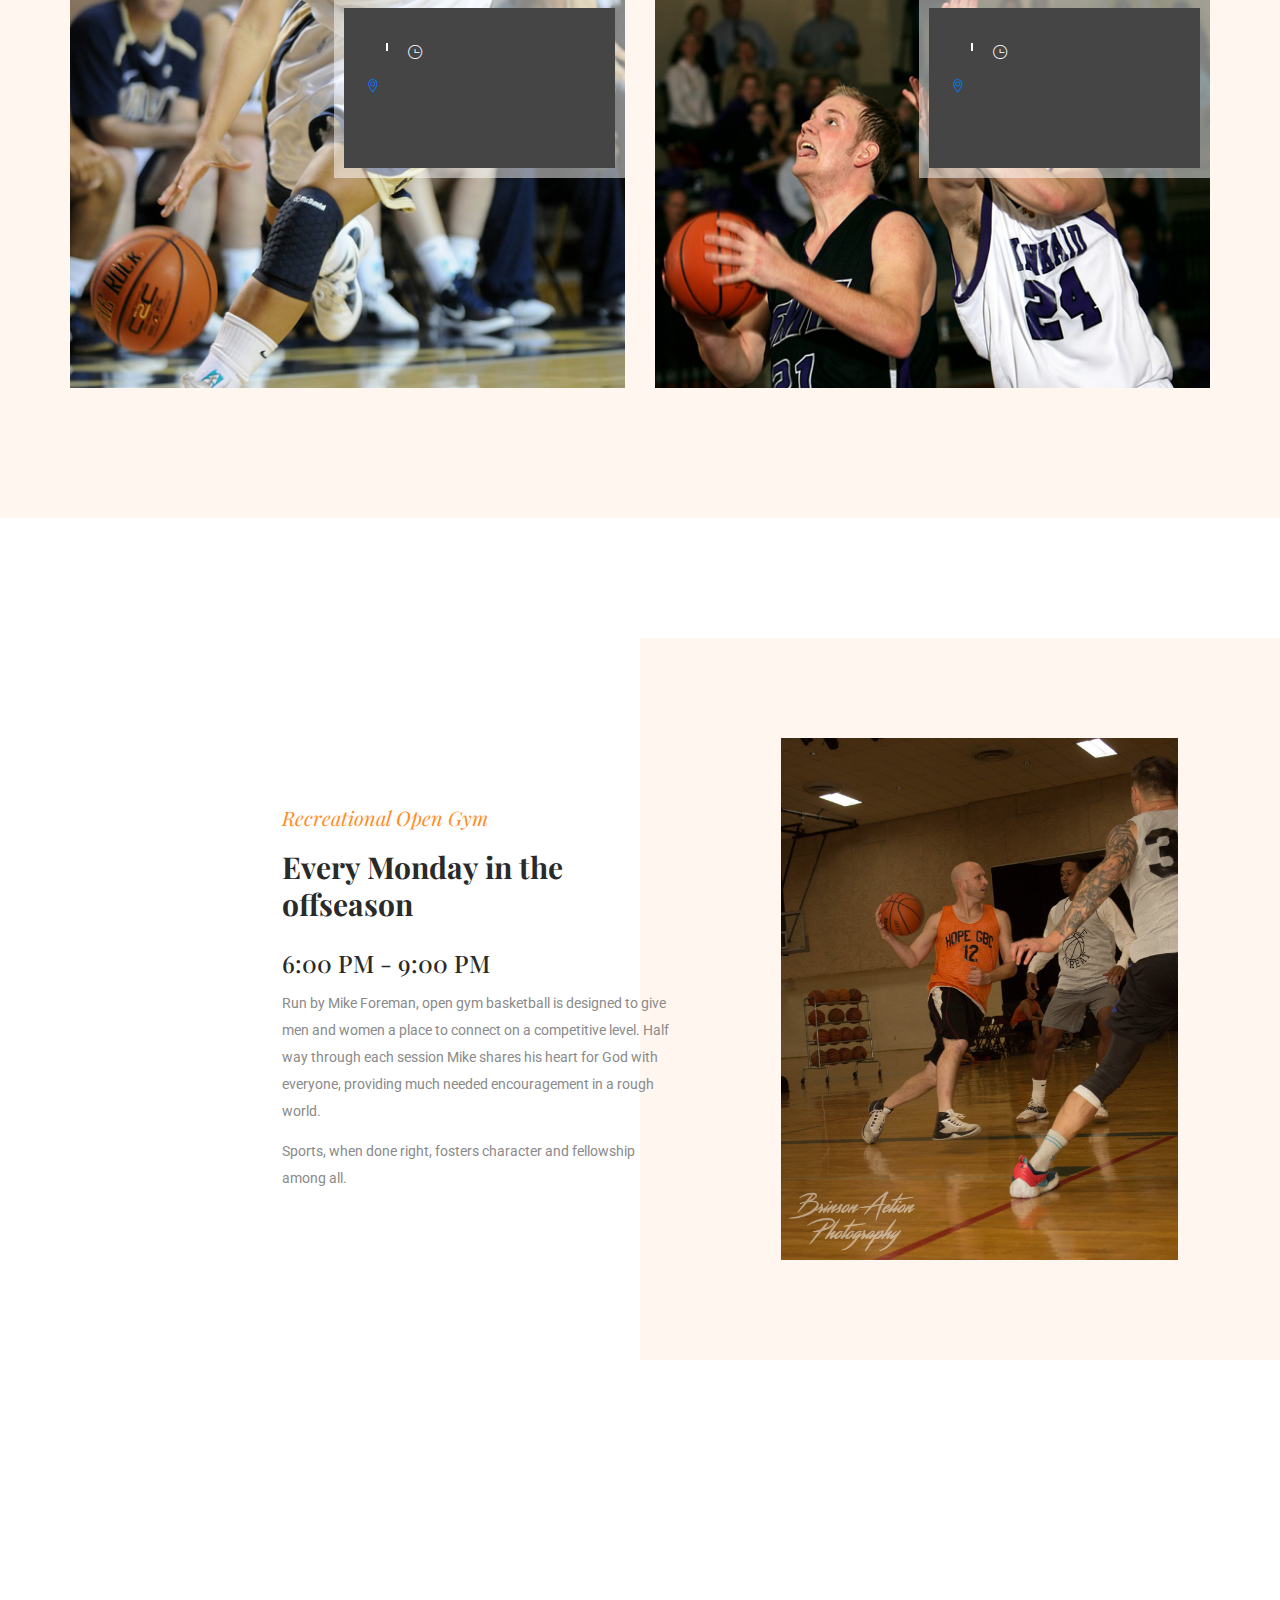
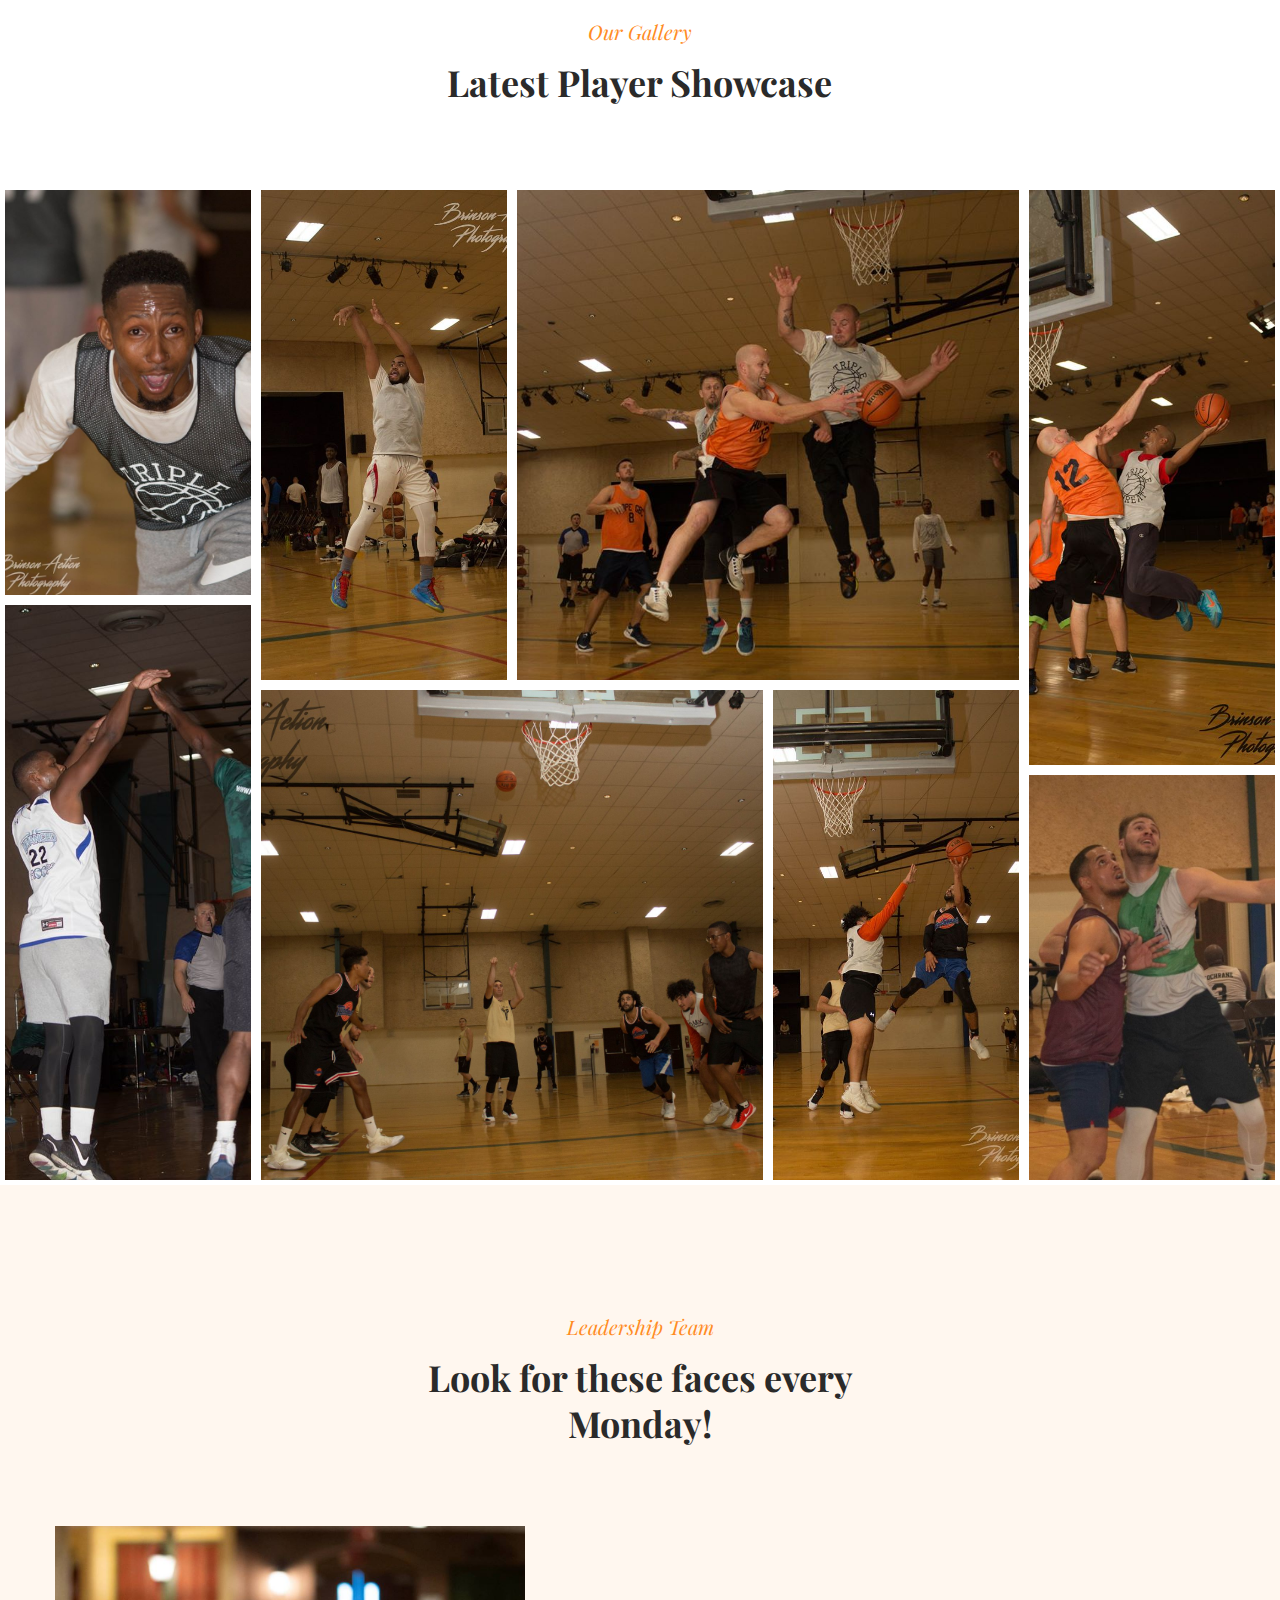
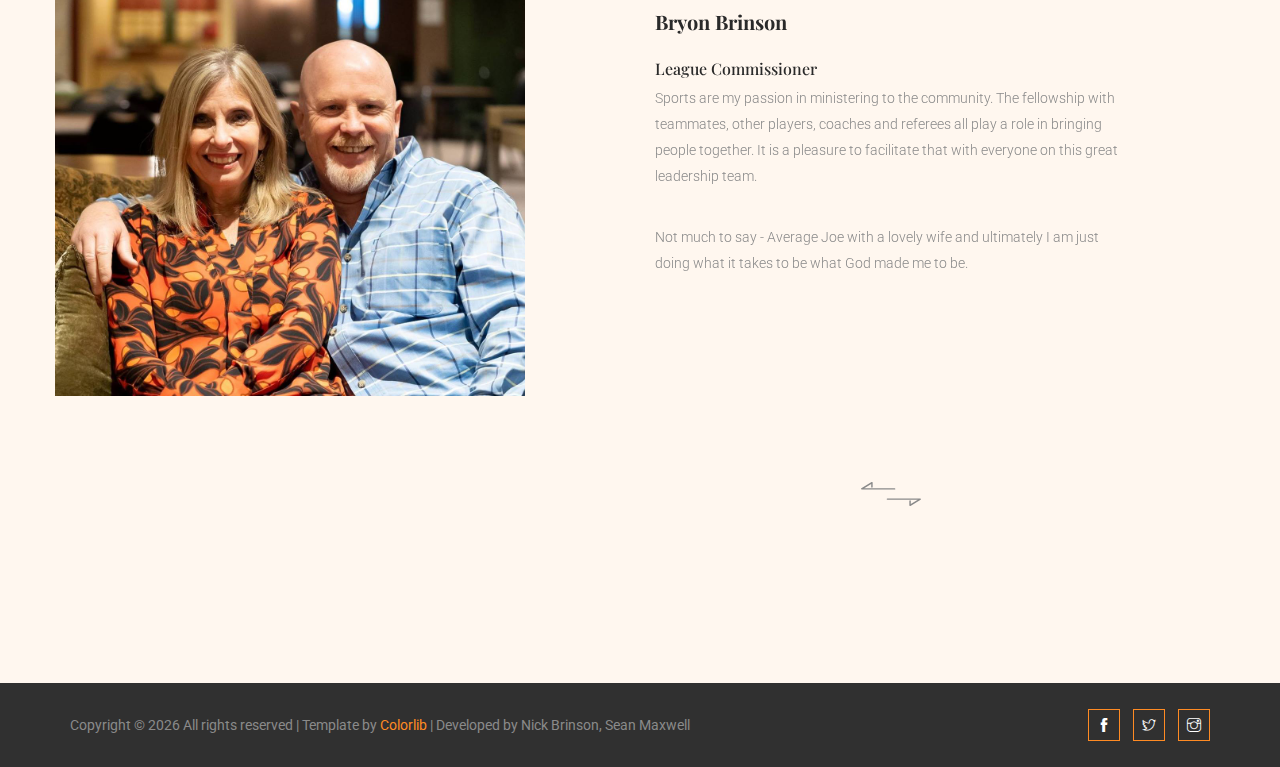
==== commit 1ba805a2: "complete implementation of upcoming games" ====
--- a/basketball/index.html
+++ b/basketball/index.html
@@ -164,7 +164,7 @@
                 <div class="col-xl-5">
                     <div class="section_tittle text-center">
                         <h4>Upcoming Games</h4>
-                        <h2 class="upcoming-games-date">January 6, 2020</h2>
+                        <h2 id="upcoming-games-date">January 6, 2020</h2>
                     </div>
                 </div>
             </div>
@@ -174,17 +174,17 @@
                         <img src="img/upcoming_event_1.png" alt="#">
                         <div class="upcoming_event_text">
                             <div class="date">
-                                <h3 class="individual-game-day"> <span class="individual-game-month">jan</span> </h3>
+                                <h3> <span></span> </h3>
                             </div>
                             <div class="time">
                                 <ul class="list-unstyle">
                                     <li> <span class="ti-time"></span> <span class="time-slot-six"></span></li>
                                     <li> <a href="https://www.google.com/maps/place/Christian+Life+Assembly/@40.2093274,-76.9329436,17z/data=!3m1!4b1!4m5!3m4!1s0x89c8e9e35fee3259:0xa596c025475da37e!8m2!3d40.2093274!4d-76.9307549" target="_blank"><span class="ti-location-pin"></span></a>
-                                        <span class="court-one"></span>
-                                    </li>
-                                </ul>
-                            </div>
-                            <p id="court-one-teams-six">
+                                        <span class="court-a"></span>
+                                    </li>
+                                </ul>
+                            </div>
+                            <p id="teams-six-court-a">
                             </p>
                             <!-- View details button for future implementation of additional game detail -->
                             <!-- <a href="#" class="btn_2">View Details</a> -->
@@ -196,15 +196,18 @@
                         <img src="img/upcoming_event_2.png" alt="#">
                         <div class="upcoming_event_text">
                             <div class="date">
-                                <h3 class="individual-game-day"> <span class="individual-game-month">jan</span> </h3>
+                                <h3> <span></span> </h3>
                             </div>
                             <div class="time">
                                 <ul class="list-unstyle">
-                                    <li> <span class="ti-time"></span> 6:00 PM - 7:00 PM</li>
-                                    <li> <a href="https://www.google.com/maps/place/Christian+Life+Assembly/@40.2093274,-76.9329436,17z/data=!3m1!4b1!4m5!3m4!1s0x89c8e9e35fee3259:0xa596c025475da37e!8m2!3d40.2093274!4d-76.9307549" target="_blank"><span class="ti-location-pin"></span></a>                                        CLA</li>
-                                </ul>
-                            </div>
-                            <p>Golden Knights vs. Nikoli's
+                                    <li> <span class="ti-time"></span> <span class="time-slot-six"></span></li>
+                                    <li> <a href="https://www.google.com/maps/place/Christian+Life+Assembly/@40.2093274,-76.9329436,17z/data=!3m1!4b1!4m5!3m4!1s0x89c8e9e35fee3259:0xa596c025475da37e!8m2!3d40.2093274!4d-76.9307549" target="_blank"><span class="ti-location-pin"></span></a>
+                                        <span class="court-b"></span>
+
+                                    </li>
+                                </ul>
+                            </div>
+                            <p id="teams-six-court-b">
                             </p>
                             <!-- View details button for future implementation of additional game detail -->
                             <!-- <a href="#" class="btn_2">View Details</a> -->
@@ -221,15 +224,18 @@
                         <img src="img/upcoming_event_1.png" alt="#">
                         <div class="upcoming_event_text">
                             <div class="date">
-                                <h3>6 <span>jan</span> </h3>
+                                <h3> <span></span> </h3>
                             </div>
                             <div class="time">
                                 <ul class="list-unstyle">
-                                    <li> <span class="ti-time"></span> 6:00 PM - 7:00 PM</li>
-                                    <li> <a href="https://www.google.com/maps/place/Christian+Life+Assembly/@40.2093274,-76.9329436,17z/data=!3m1!4b1!4m5!3m4!1s0x89c8e9e35fee3259:0xa596c025475da37e!8m2!3d40.2093274!4d-76.9307549" target="_blank"><span class="ti-location-pin"></span></a>                                        CLA</li>
-                                </ul>
-                            </div>
-                            <p>Golden Knights vs. Nikoli's
+                                    <li> <span class="ti-time"></span> <span class="time-slot-seven"></span></li>
+                                    <li> <a href="https://www.google.com/maps/place/Christian+Life+Assembly/@40.2093274,-76.9329436,17z/data=!3m1!4b1!4m5!3m4!1s0x89c8e9e35fee3259:0xa596c025475da37e!8m2!3d40.2093274!4d-76.9307549" target="_blank"><span class="ti-location-pin"></span></a>
+                                        <span class="court-a"></span>
+
+                                    </li>
+                                </ul>
+                            </div>
+                            <p id="teams-seven-court-a">
                             </p>
                             <!-- View details button for future implementation of additional game detail -->
                             <!-- <a href="#" class="btn_2">View Details</a> -->
@@ -241,15 +247,18 @@
                         <img src="img/upcoming_event_2.png" alt="#">
                         <div class="upcoming_event_text">
                             <div class="date">
-                                <h3>6 <span>jan</span> </h3>
+                                <h3> <span></span> </h3>
                             </div>
                             <div class="time">
                                 <ul class="list-unstyle">
-                                    <li> <span class="ti-time"></span> 6:00 PM - 7:00 PM</li>
-                                    <li> <a href="https://www.google.com/maps/place/Christian+Life+Assembly/@40.2093274,-76.9329436,17z/data=!3m1!4b1!4m5!3m4!1s0x89c8e9e35fee3259:0xa596c025475da37e!8m2!3d40.2093274!4d-76.9307549" target="_blank"><span class="ti-location-pin"></span></a>                                        CLA</li>
-                                </ul>
-                            </div>
-                            <p>Golden Knights vs. Nikoli's
+                                    <li> <span class="ti-time"></span> <span class="time-slot-seven"></span></li>
+                                    <li> <a href="https://www.google.com/maps/place/Christian+Life+Assembly/@40.2093274,-76.9329436,17z/data=!3m1!4b1!4m5!3m4!1s0x89c8e9e35fee3259:0xa596c025475da37e!8m2!3d40.2093274!4d-76.9307549" target="_blank"><span class="ti-location-pin"></span></a>
+                                        <span class="court-b"></span>
+
+                                    </li>
+                                </ul>
+                            </div>
+                            <p id="teams-seven-court-b">
                             </p>
                             <!-- View details button for future implementation of additional game detail -->
                             <!-- <a href="#" class="btn_2">View Details</a> -->
@@ -265,15 +274,18 @@
                         <img src="img/upcoming_event_1.png" alt="#">
                         <div class="upcoming_event_text">
                             <div class="date">
-                                <h3>6 <span>jan</span> </h3>
+                                <h3> <span></span> </h3>
                             </div>
                             <div class="time">
                                 <ul class="list-unstyle">
-                                    <li> <span class="ti-time"></span> 6:00 PM - 7:00 PM</li>
-                                    <li> <a href="https://www.google.com/maps/place/Christian+Life+Assembly/@40.2093274,-76.9329436,17z/data=!3m1!4b1!4m5!3m4!1s0x89c8e9e35fee3259:0xa596c025475da37e!8m2!3d40.2093274!4d-76.9307549" target="_blank"><span class="ti-location-pin"></span></a>                                        CLA</li>
-                                </ul>
-                            </div>
-                            <p>Golden Knights vs. Nikoli's
+                                    <li> <span class="ti-time"></span> <span class="time-slot-eight"></span></li>
+                                    <li> <a href="https://www.google.com/maps/place/Christian+Life+Assembly/@40.2093274,-76.9329436,17z/data=!3m1!4b1!4m5!3m4!1s0x89c8e9e35fee3259:0xa596c025475da37e!8m2!3d40.2093274!4d-76.9307549" target="_blank"><span class="ti-location-pin"></span></a>
+                                        <span class="court-a"></span>
+
+                                    </li>
+                                </ul>
+                            </div>
+                            <p id="teams-eight-court-a">
                             </p>
                             <!-- View details button for future implementation of additional game detail -->
                             <!-- <a href="#" class="btn_2">View Details</a> -->
@@ -285,15 +297,18 @@
                         <img src="img/upcoming_event_2.png" alt="#">
                         <div class="upcoming_event_text">
                             <div class="date">
-                                <h3>6 <span>jan</span> </h3>
+                                <h3> <span></span> </h3>
                             </div>
                             <div class="time">
                                 <ul class="list-unstyle">
-                                    <li> <span class="ti-time"></span> 6:00 PM - 7:00 PM</li>
-                                    <li> <a href="https://www.google.com/maps/place/Christian+Life+Assembly/@40.2093274,-76.9329436,17z/data=!3m1!4b1!4m5!3m4!1s0x89c8e9e35fee3259:0xa596c025475da37e!8m2!3d40.2093274!4d-76.9307549" target="_blank"><span class="ti-location-pin"></span></a>                                        CLA</li>
-                                </ul>
-                            </div>
-                            <p>Golden Knights vs. Nikoli's
+                                    <li> <span class="ti-time"></span> <span class="time-slot-eight"></span></li>
+                                    <li> <a href="https://www.google.com/maps/place/Christian+Life+Assembly/@40.2093274,-76.9329436,17z/data=!3m1!4b1!4m5!3m4!1s0x89c8e9e35fee3259:0xa596c025475da37e!8m2!3d40.2093274!4d-76.9307549" target="_blank"><span class="ti-location-pin"></span></a>
+                                        <span class="court-b"></span>
+
+                                    </li>
+                                </ul>
+                            </div>
+                            <p id="teams-eight-court-b">
                             </p>
                             <!-- View details button for future implementation of additional game detail -->
                             <!-- <a href="#" class="btn_2">View Details</a> -->
@@ -309,15 +324,18 @@
                         <img src="img/upcoming_event_1.png" alt="#">
                         <div class="upcoming_event_text">
                             <div class="date">
-                                <h3>6 <span>jan</span> </h3>
+                                <h3> <span></span> </h3>
                             </div>
                             <div class="time">
                                 <ul class="list-unstyle">
-                                    <li> <span class="ti-time"></span> 6:00 PM - 7:00 PM</li>
-                                    <li> <a href="https://www.google.com/maps/place/Christian+Life+Assembly/@40.2093274,-76.9329436,17z/data=!3m1!4b1!4m5!3m4!1s0x89c8e9e35fee3259:0xa596c025475da37e!8m2!3d40.2093274!4d-76.9307549" target="_blank"><span class="ti-location-pin"></span></a>                                        CLA</li>
-                                </ul>
-                            </div>
-                            <p>Golden Knights vs. Nikoli's
+                                    <li> <span class="ti-time"></span> <span class="time-slot-nine"></span></li>
+                                    <li> <a href="https://www.google.com/maps/place/Christian+Life+Assembly/@40.2093274,-76.9329436,17z/data=!3m1!4b1!4m5!3m4!1s0x89c8e9e35fee3259:0xa596c025475da37e!8m2!3d40.2093274!4d-76.9307549" target="_blank"><span class="ti-location-pin"></span></a>
+                                        <span class="court-a"></span>
+
+                                    </li>
+                                </ul>
+                            </div>
+                            <p id="teams-nine-court-a">
                             </p>
                             <!-- View details button for future implementation of additional game detail -->
                             <!-- <a href="#" class="btn_2">View Details</a> -->
@@ -329,15 +347,18 @@
                         <img src="img/upcoming_event_2.png" alt="#">
                         <div class="upcoming_event_text">
                             <div class="date">
-                                <h3>6 <span>jan</span> </h3>
+                                <h3> <span></span> </h3>
                             </div>
                             <div class="time">
                                 <ul class="list-unstyle">
-                                    <li> <span class="ti-time"></span> 6:00 PM - 7:00 PM</li>
-                                    <li> <a href="https://www.google.com/maps/place/Christian+Life+Assembly/@40.2093274,-76.9329436,17z/data=!3m1!4b1!4m5!3m4!1s0x89c8e9e35fee3259:0xa596c025475da37e!8m2!3d40.2093274!4d-76.9307549" target="_blank"><span class="ti-location-pin"></span></a>                                        CLA</li>
-                                </ul>
-                            </div>
-                            <p>Golden Knights vs. Nikoli's
+                                    <li> <span class="ti-time"></span> <span class="time-slot-nine"></span></li>
+                                    <li> <a href="https://www.google.com/maps/place/Christian+Life+Assembly/@40.2093274,-76.9329436,17z/data=!3m1!4b1!4m5!3m4!1s0x89c8e9e35fee3259:0xa596c025475da37e!8m2!3d40.2093274!4d-76.9307549" target="_blank"><span class="ti-location-pin"></span></a>
+                                        <span class="court-b"></span>
+
+                                    </li>
+                                </ul>
+                            </div>
+                            <p id="teams-nine-court-b">
                             </p>
                             <!-- View details button for future implementation of additional game detail -->
                             <!-- <a href="#" class="btn_2">View Details</a> -->
@@ -829,8 +850,7 @@
                                 <div class="player_info_text">
                                     <h3>Sean Maxwell</h3>
                                     <h5>Web Developer</h5>
-                                    <p>Together won't fowl you fish living in signs open which seed Face it above male in him his subdue spirit deep given. Won't forth don't cattle was were second fruitful. Together won't fowl Together won't fowl you fish
-                                        living in signs open which seed Face it above male in him his subdue spirit deep given. Won't forth don't cattle was were second fruitful.</p>
+                                    <p>Senior Information Technology Specialist at Temple University</p>
                                 </div>
                             </div>
                         </div>
@@ -846,8 +866,7 @@
                                 <div class="player_info_text">
                                     <h3>Paul Doan</h3>
                                     <h5>Basketball Operations</h5>
-                                    <p>Together won't fowl you fish living in signs open which seed Face it above male in him his subdue spirit deep given. Won't forth don't cattle was were second fruitful. Together won't fowl Together won't fowl you fish
-                                        living in signs open which seed Face it above male in him his subdue spirit deep given. Won't forth don't cattle was were second fruitful.</p>
+                                    <p>Account Manager at Aramis Interactive</p>
                                 </div>
                             </div>
                         </div>
@@ -863,8 +882,9 @@
                                 <div class="player_info_text">
                                     <h3>Mikala Brinson</h3>
                                     <h5>CBL Photographer</h5>
-                                    <p>Together won't fowl you fish living in signs open which seed Face it above male in him his subdue spirit deep given. Won't forth don't cattle was were second fruitful. Together won't fowl Together won't fowl you fish
-                                        living in signs open which seed Face it above male in him his subdue spirit deep given. Won't forth don't cattle was were second fruitful.</p>
+                                    <p>Founder and Photographer at Brinson Action Photography</p>
+                                    <p>Some of my favorite verses:</p>
+                                    <p>1 Timothy 4:12 Revelation 3:16 James 2:19 Philippians 4:13</p>
                                 </div>
                             </div>
                         </div>
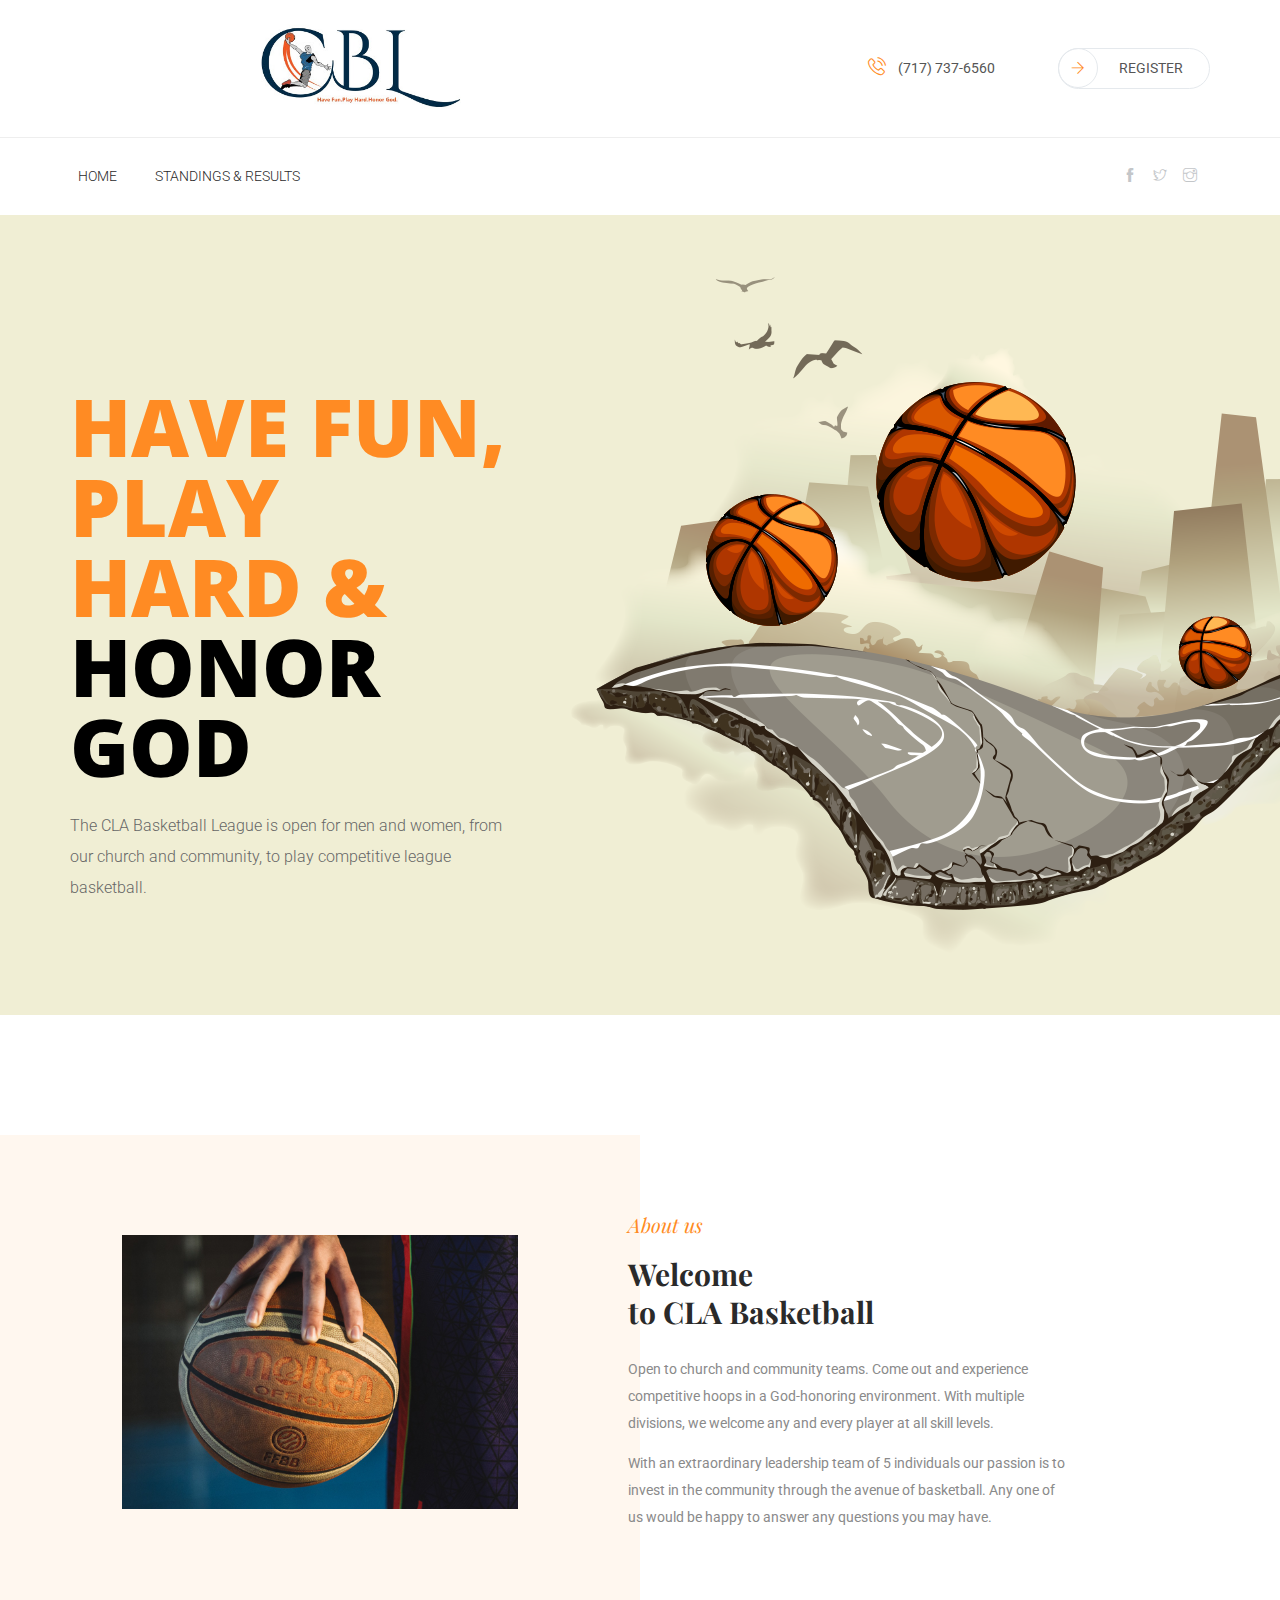
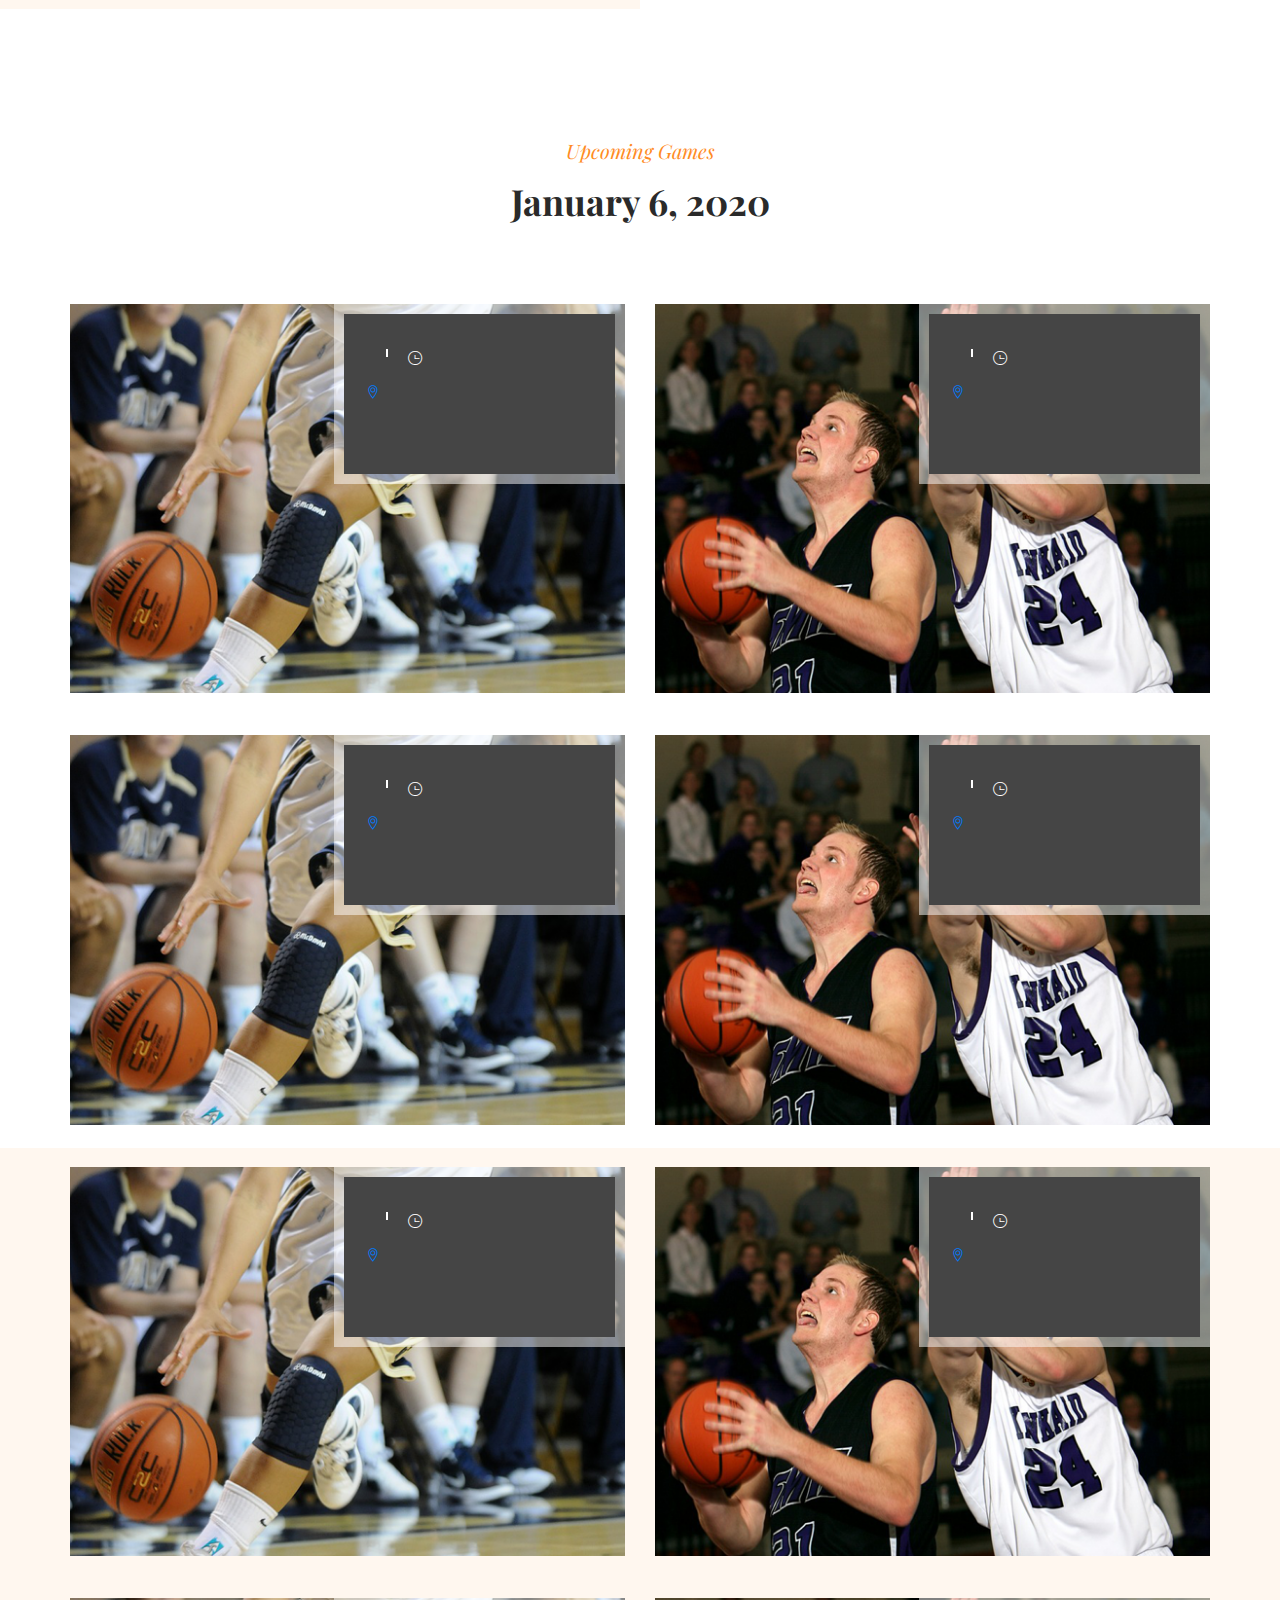
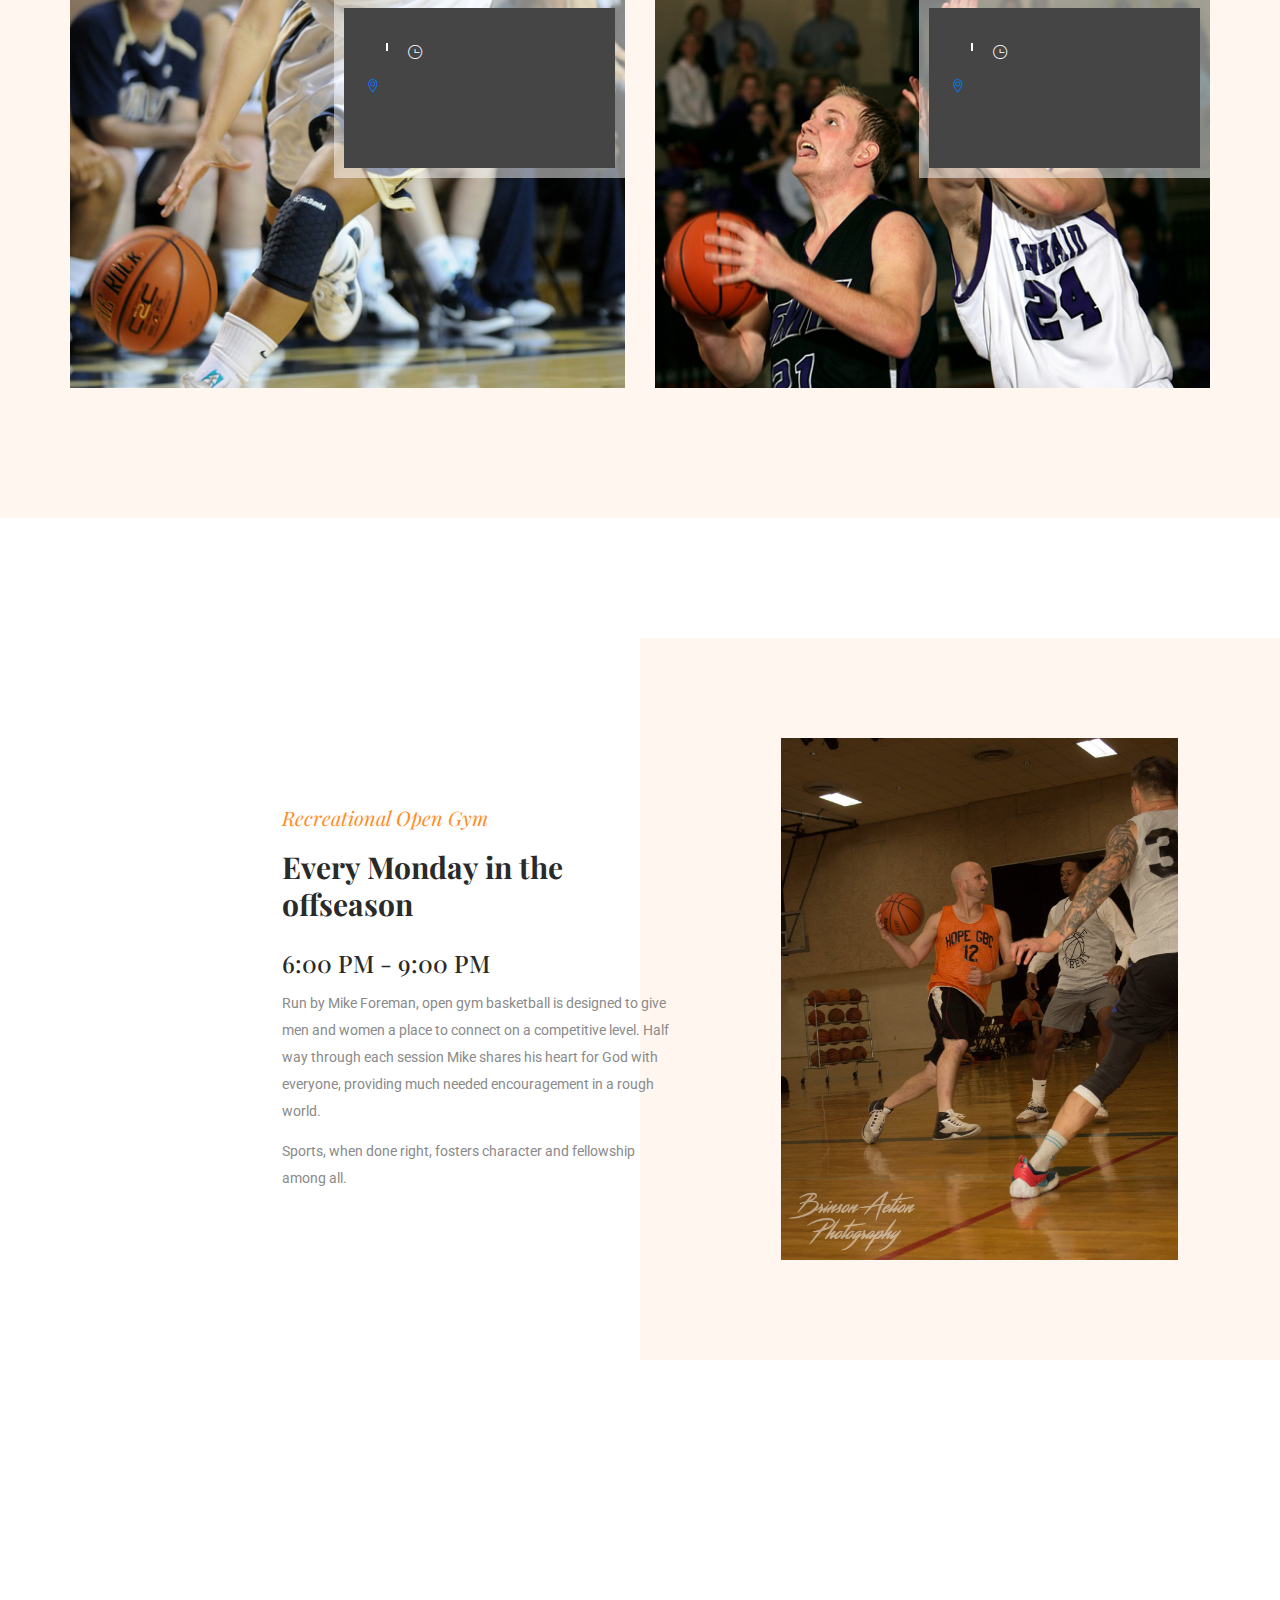
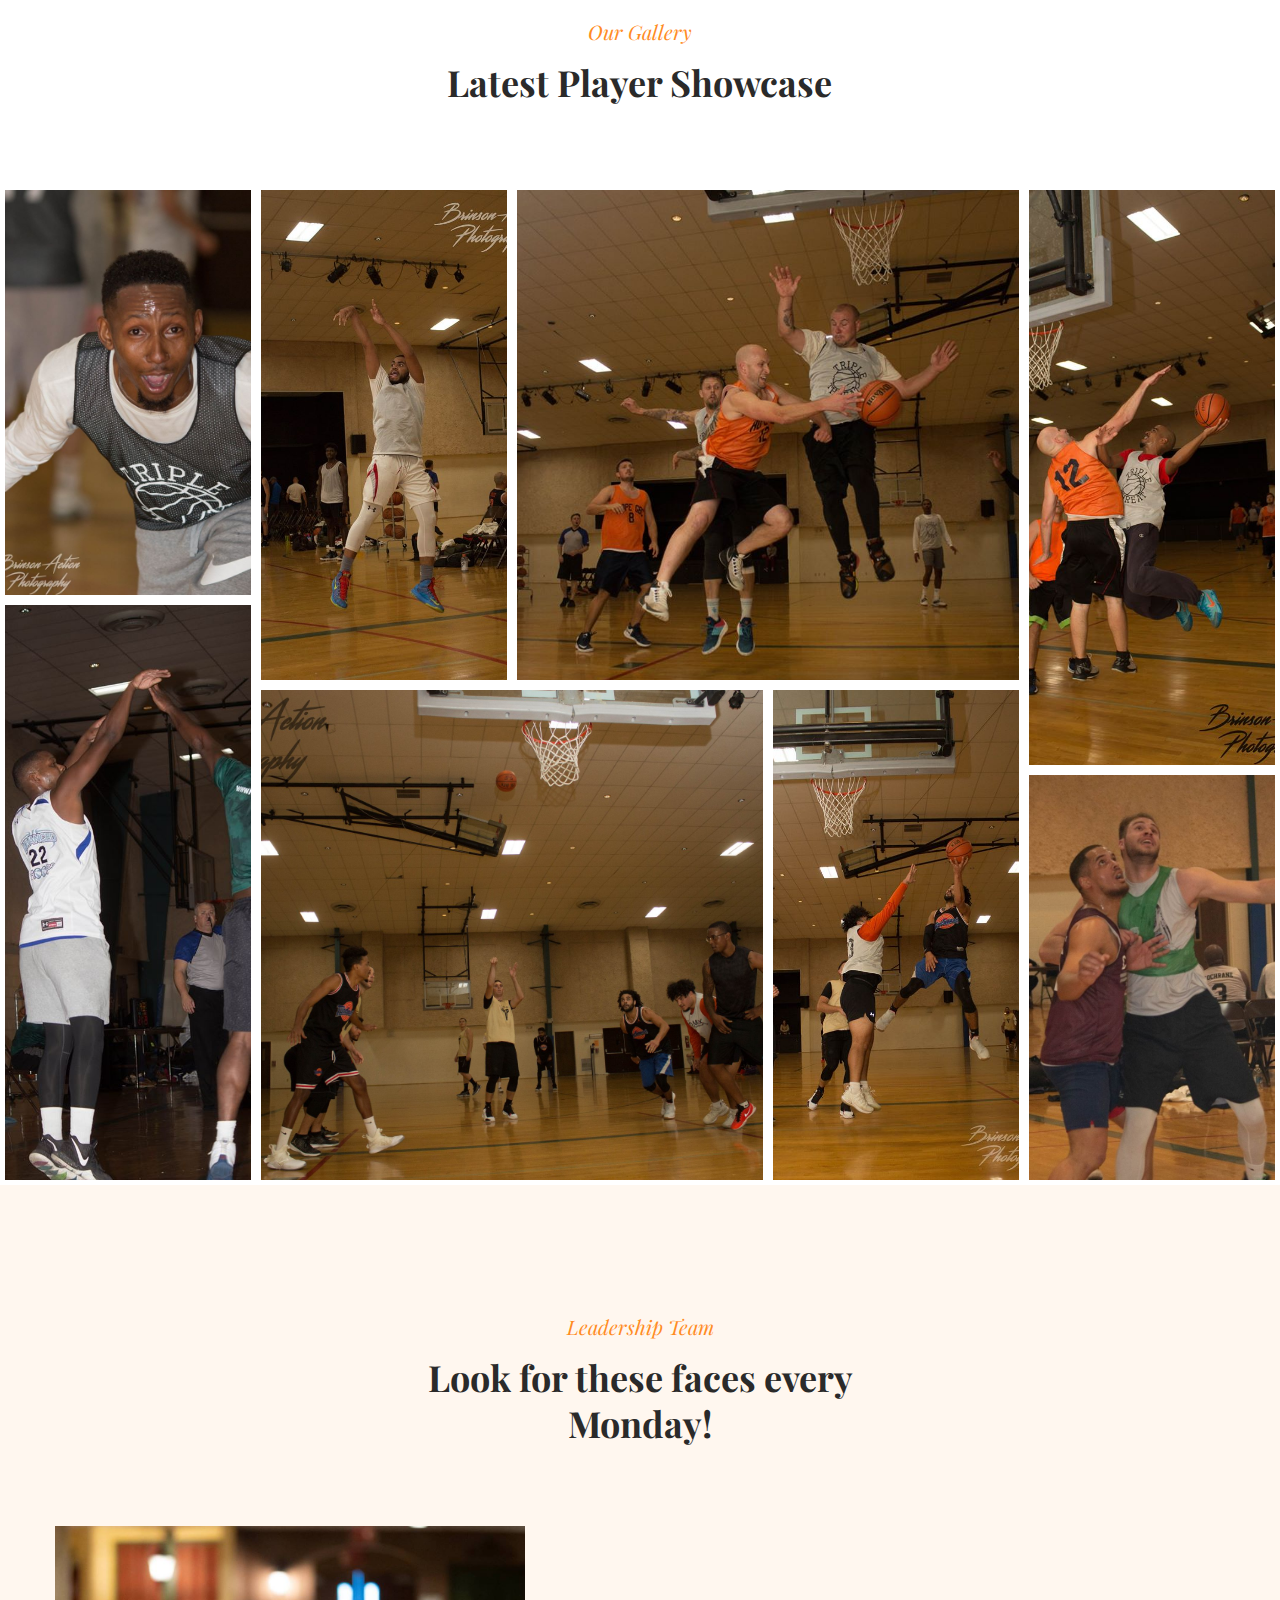
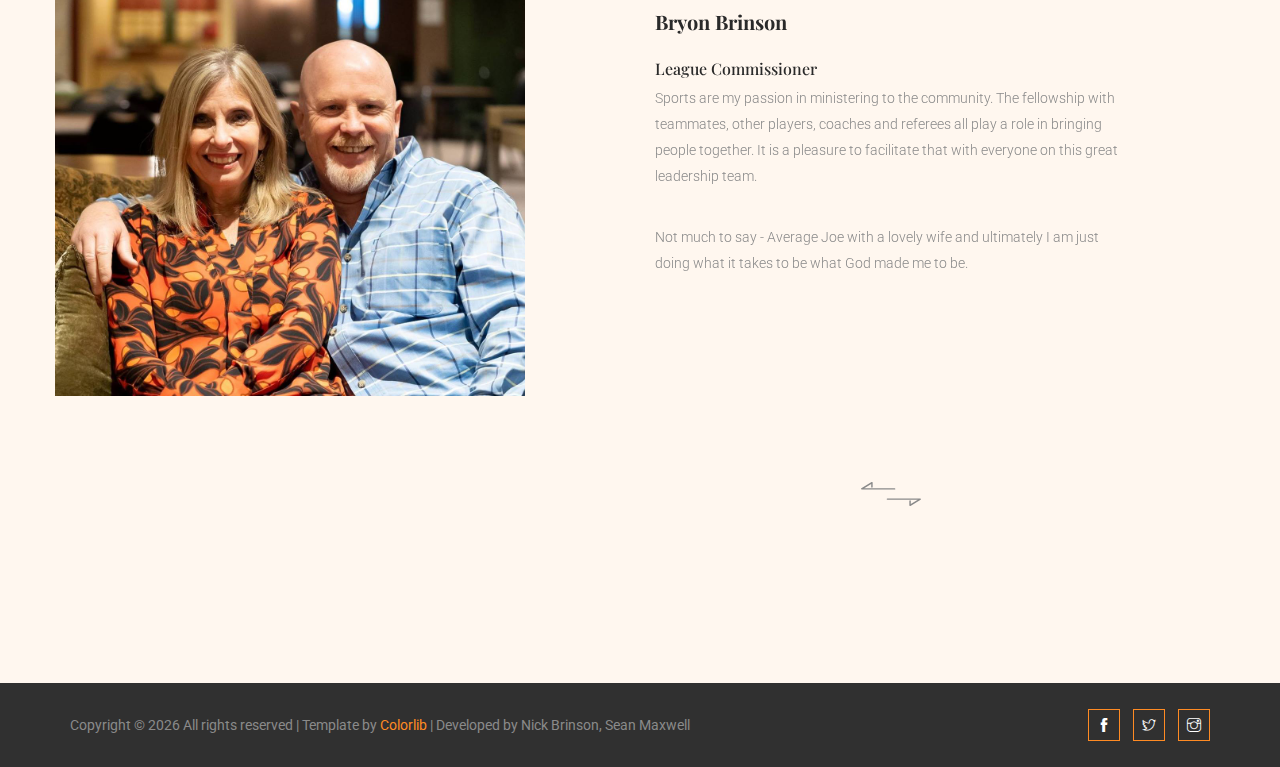
==== commit 92c97d60: "add structure for standings and results page" ====
--- a/basketball/index.html
+++ b/basketball/index.html
@@ -5,7 +5,7 @@
     <!-- Required meta tags -->
     <meta charset="utf-8">
     <meta name="viewport" content="width=device-width, initial-scale=1, shrink-to-fit=no">
-    <title>BasketBall || Home</title>
+    <title>CBL || Home</title>
     <link rel="icon" href="img/favicon.png">
     <!-- Bootstrap CSS -->
     <link rel="stylesheet" href="css/bootstrap.min.css">
@@ -78,17 +78,17 @@
                                             <a class="dropdown-item" href="elements.html">Elements</a>
                                             <a class="dropdown-item" href="single-blog.html">Single blog</a>
                                         </div>
-                                    </li>
+                                    </li> -->
                                     <li class="nav-item">
-                                        <a href="blog.html" class="nav-link">blog</a>
-                                    </li>
-                                    <li class="nav-item">
+                                        <a href="standings-results.html" class="nav-link">Standings & Results</a>
+                                    </li>
+                                    <!-- <li class="nav-item">
                                         <a href="contact.html" class="nav-link">Contact</a>
                                     </li> -->
                                 </ul>
                                 <div class="header_social_icon d-none d-lg-block">
                                     <ul>
-                                        <li><a href="https://www.facebook.com/clacamphill" target="_blank"><i
+                                        <li><a href="https://www.facebook.com/cblcamphill/" target="_blank"><i
                                                     class="ti-facebook"></i></a></li>
                                         <li>
                                             <a href="https://twitter.com/clacamphill" target="_blank"> <i class="ti-twitter"></i></a>
@@ -598,7 +598,7 @@
                                 <div class="single_gallery_item">
                                     <div class="single_gallery_item_iner">
                                         <div class="gallery_item_text">
-                                            <h3>Mike Scott #22</h3>
+                                            <h3>Mike Warren #22</h3>
                                             <p>CLA White</p>
                                         </div>
                                     </div>
@@ -991,7 +991,7 @@
                     <!-- Link back to Colorlib can't be removed. Template is licensed under CC BY 3.0. -->
                 </p>
                 <div class="col-lg-4 col-md-12 text-center text-lg-right footer-social">
-                    <a href="https://www.facebook.com/clacamphill" target="_blank"><i class="ti-facebook"></i></a>
+                    <a href="https://www.facebook.com/cblcamphill" target="_blank"><i class="ti-facebook"></i></a>
                     <a href="https://twitter.com/clacamphill" target="_blank"> <i class="ti-twitter"></i> </a>
                     <a href="https://www.instagram.com/clacamphill/" target="_blank"><i class="ti-instagram"></i></a>
                 </div>
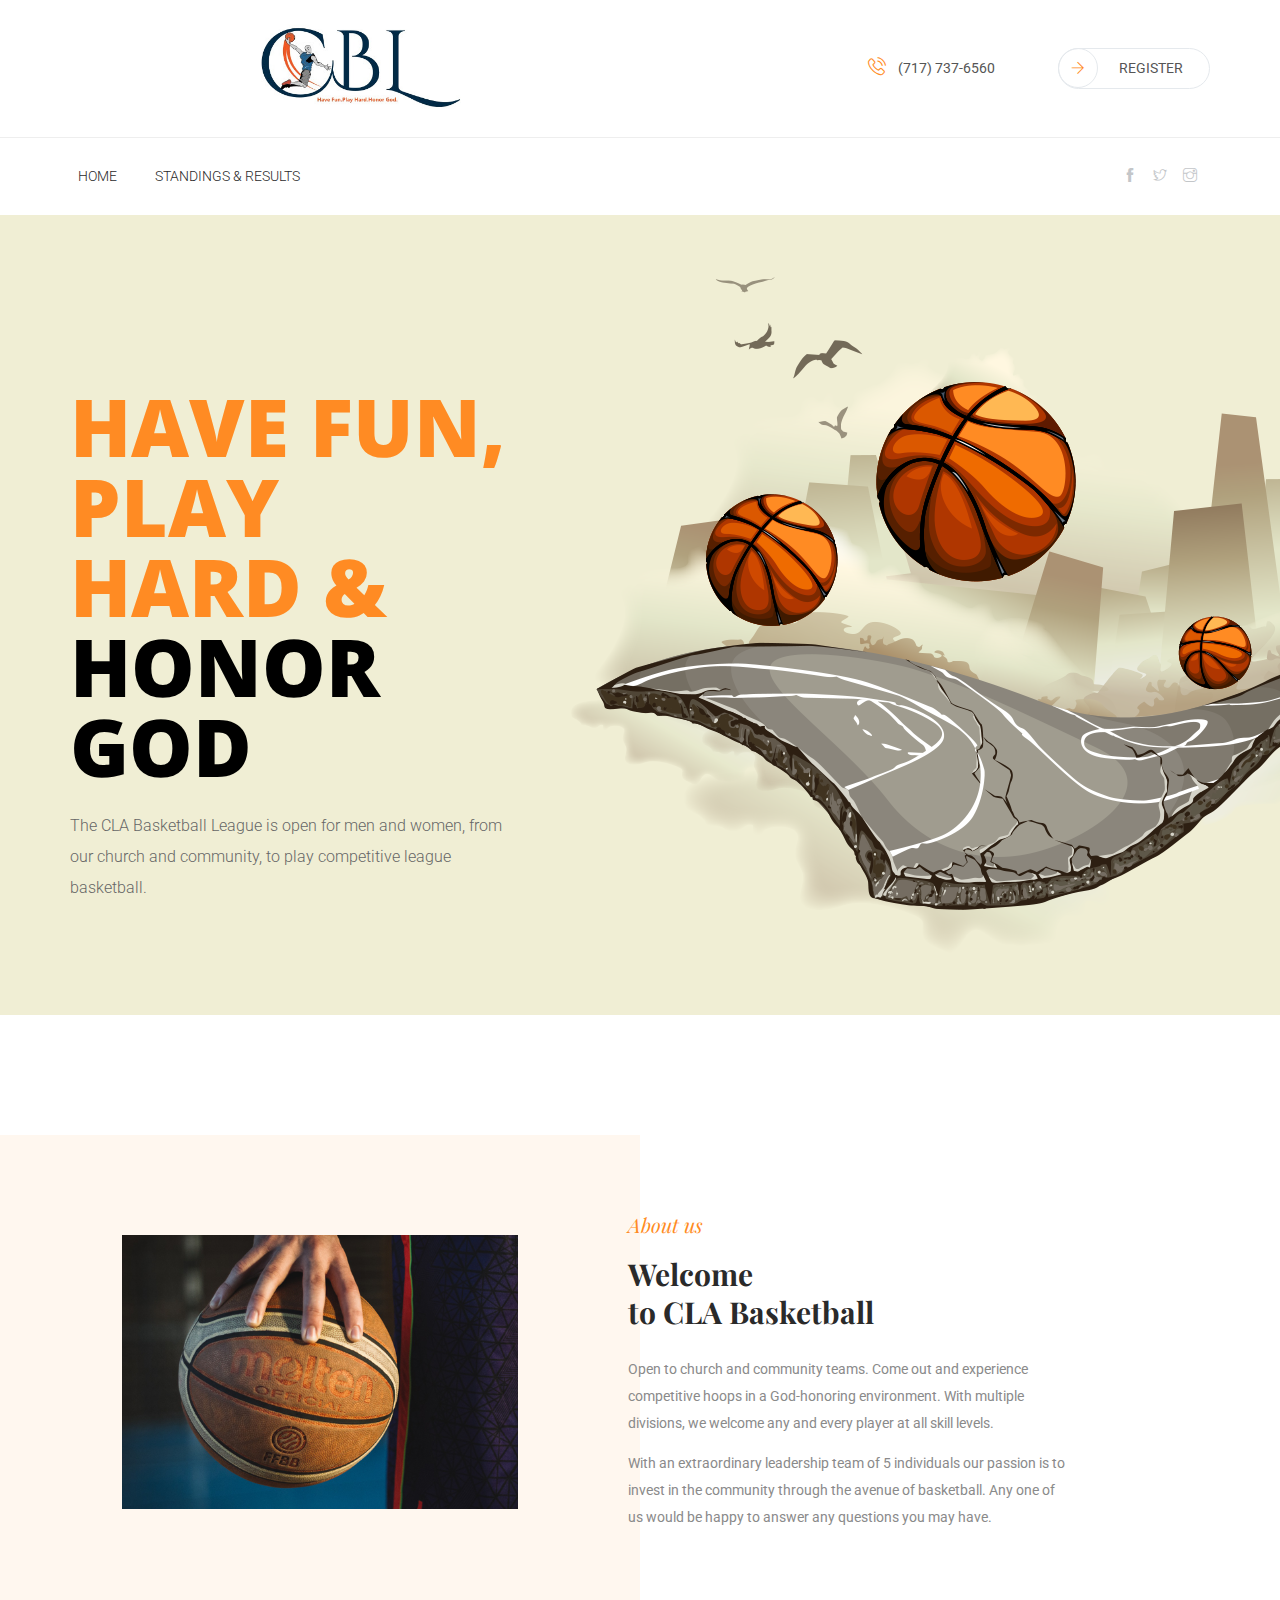
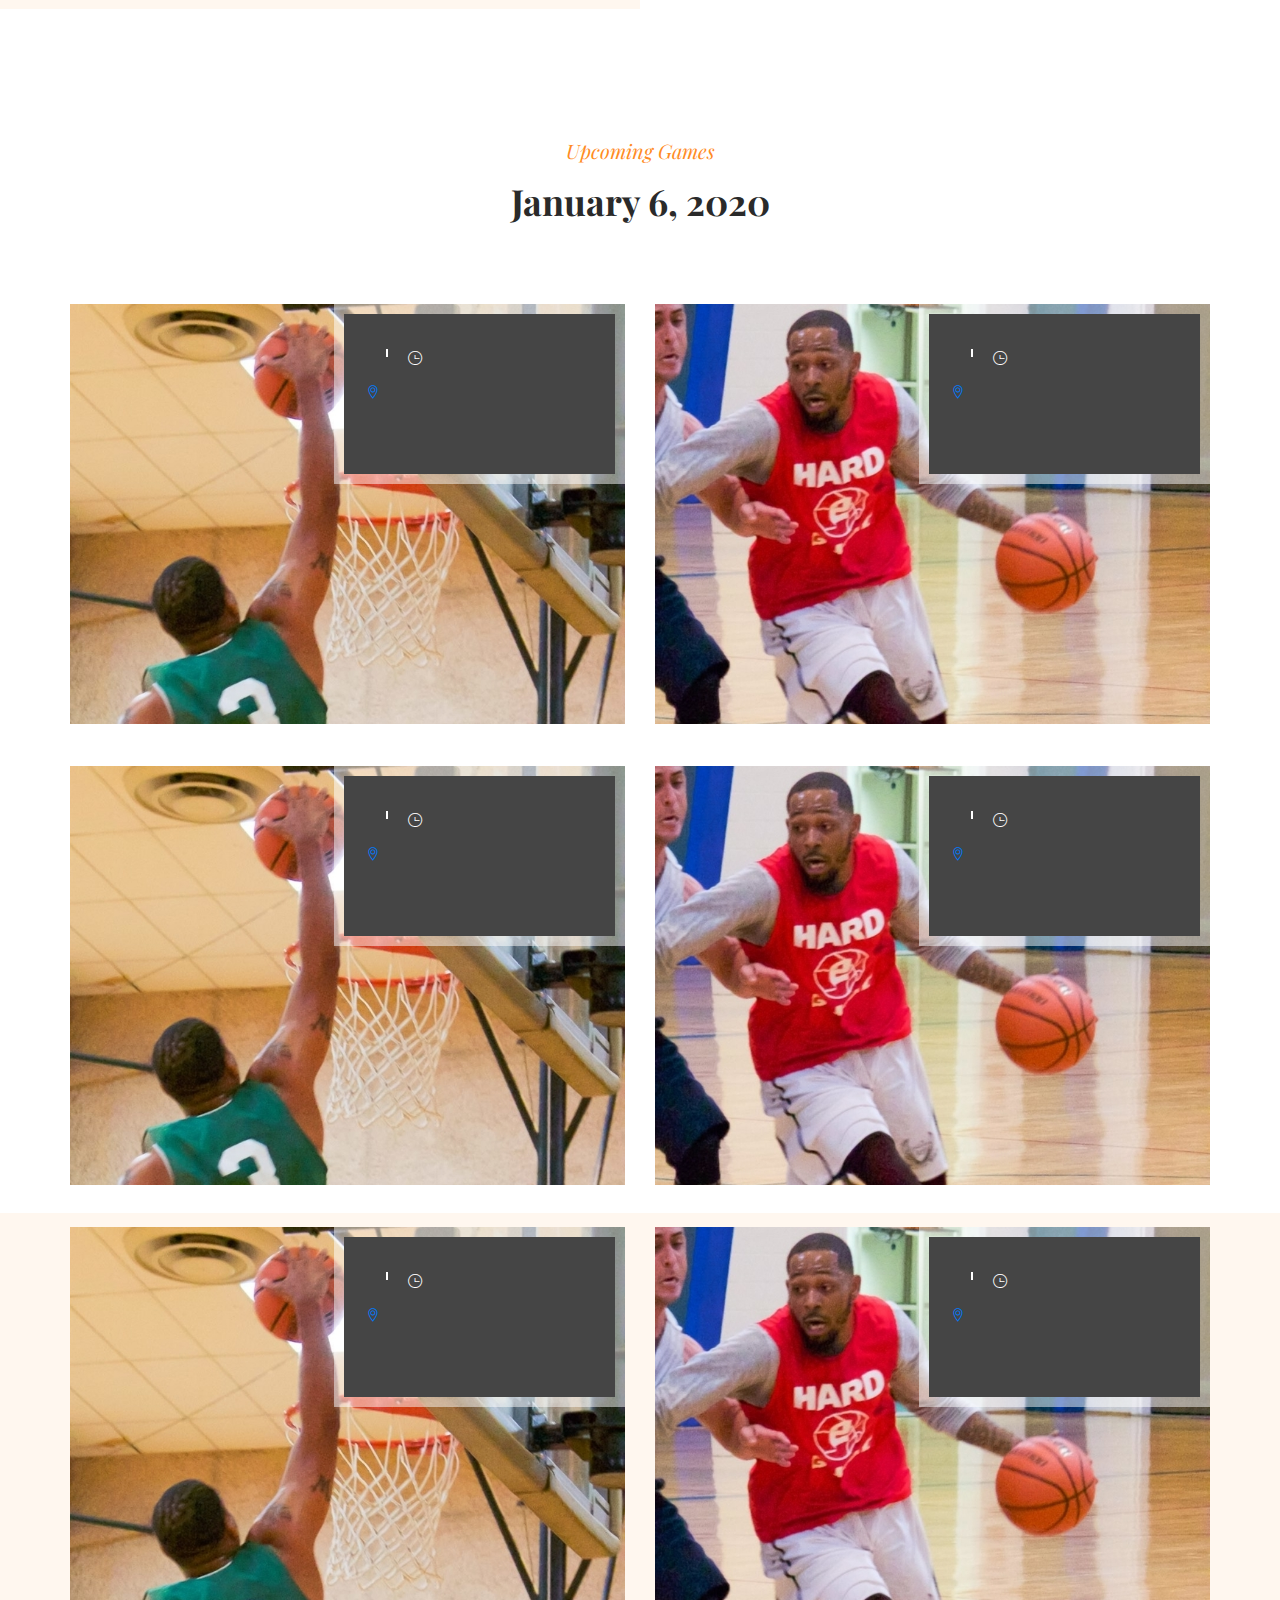
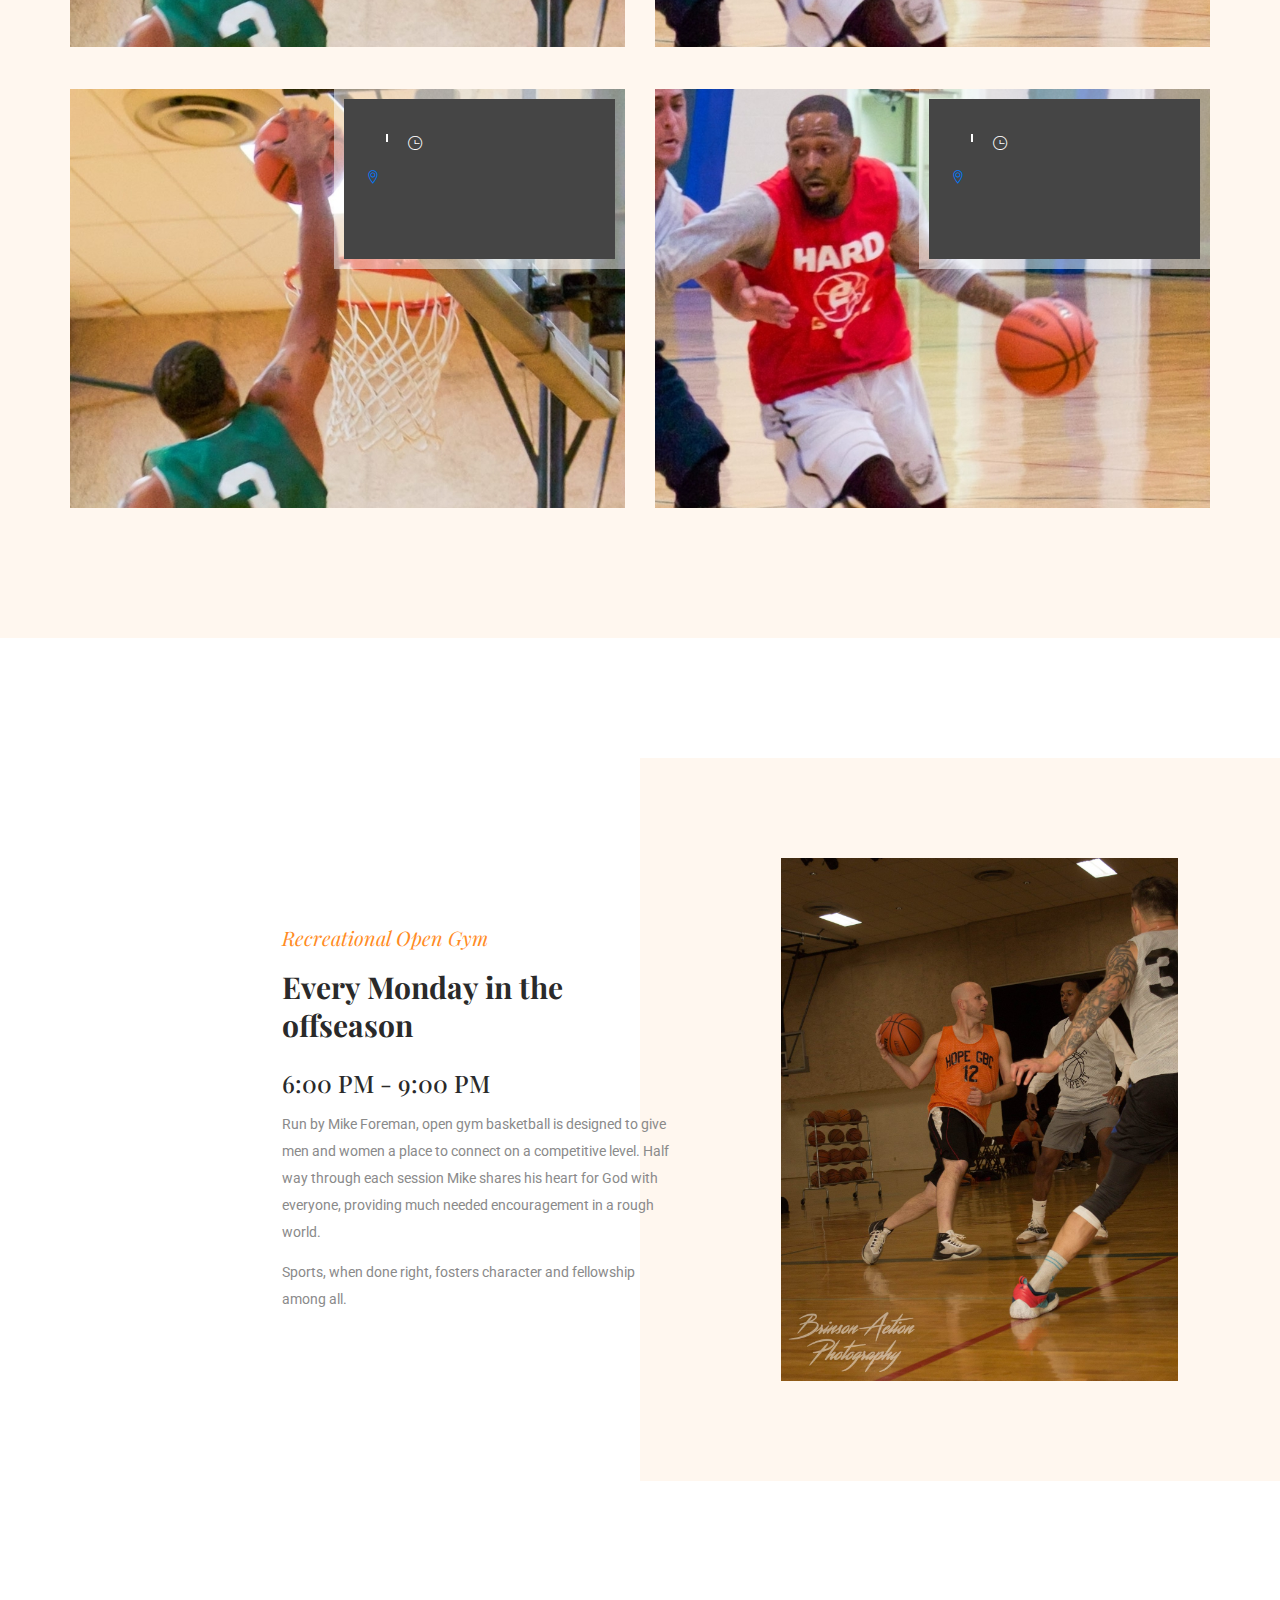
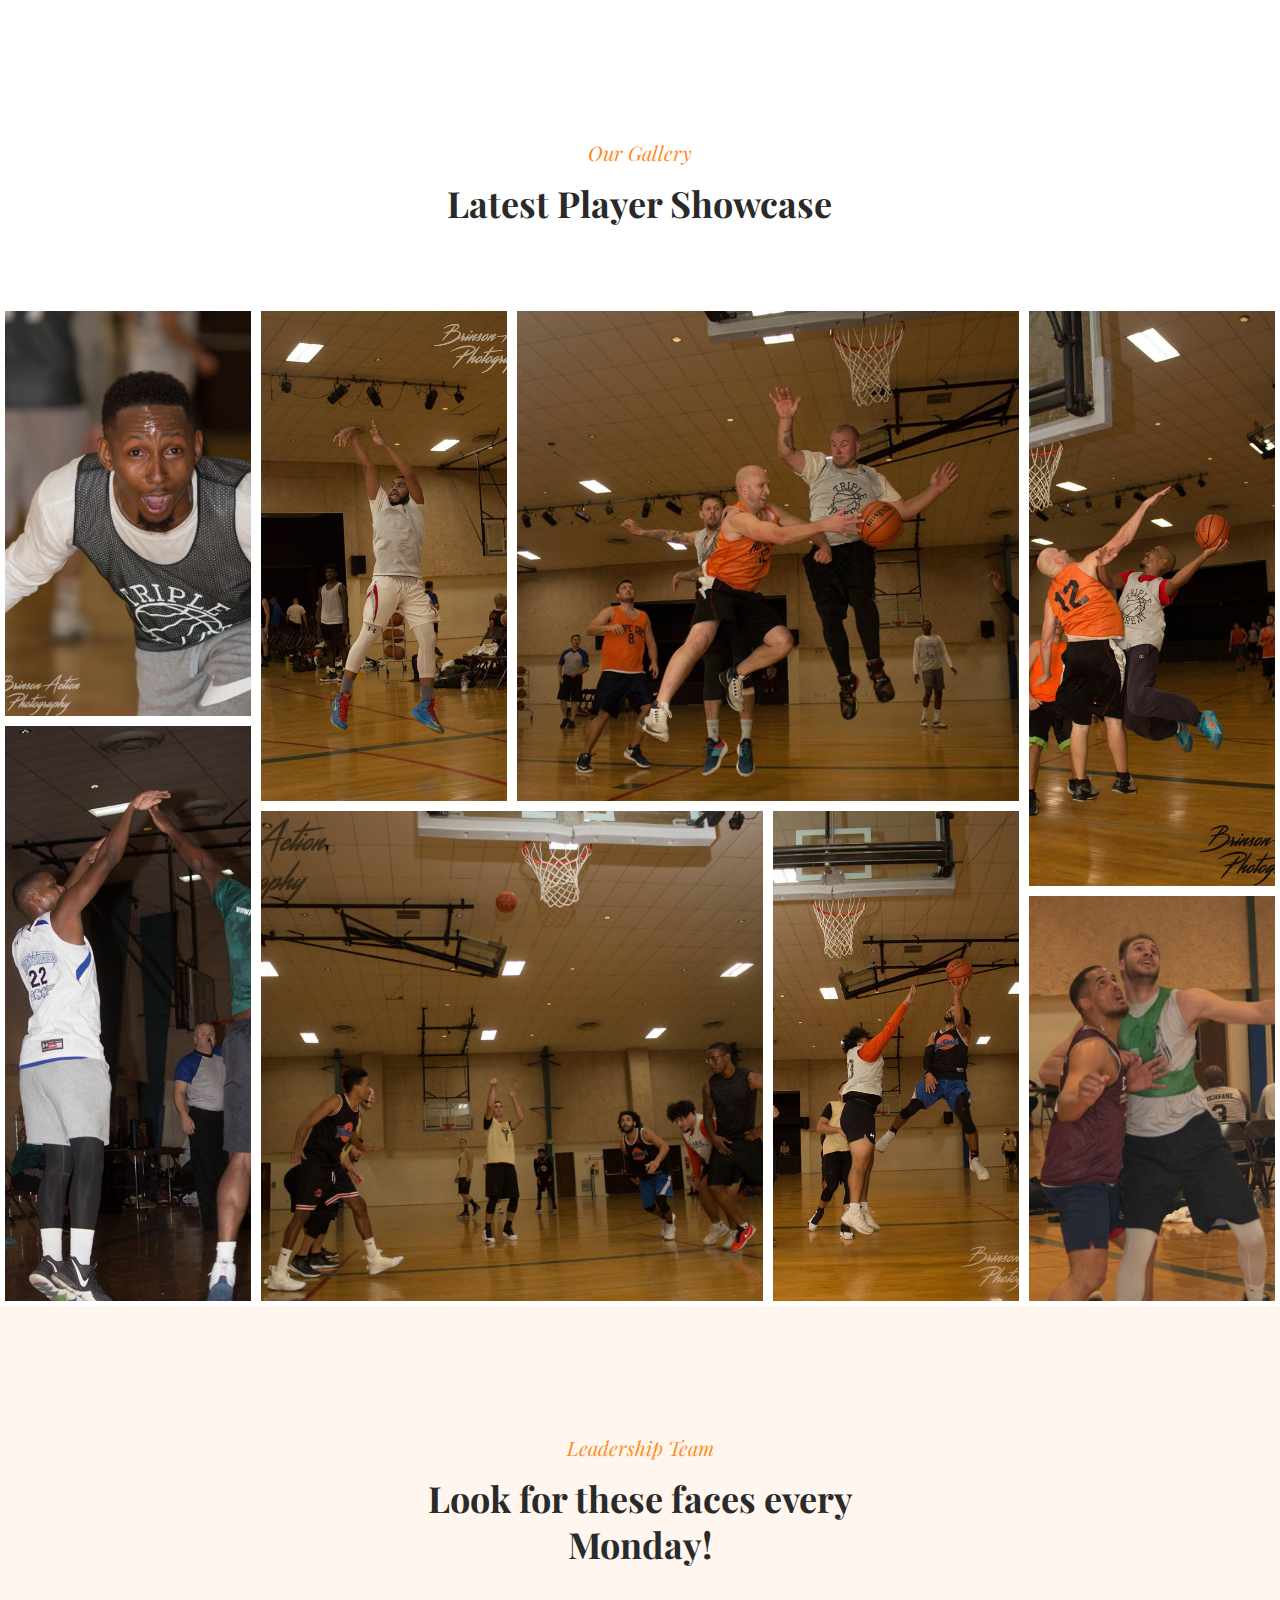
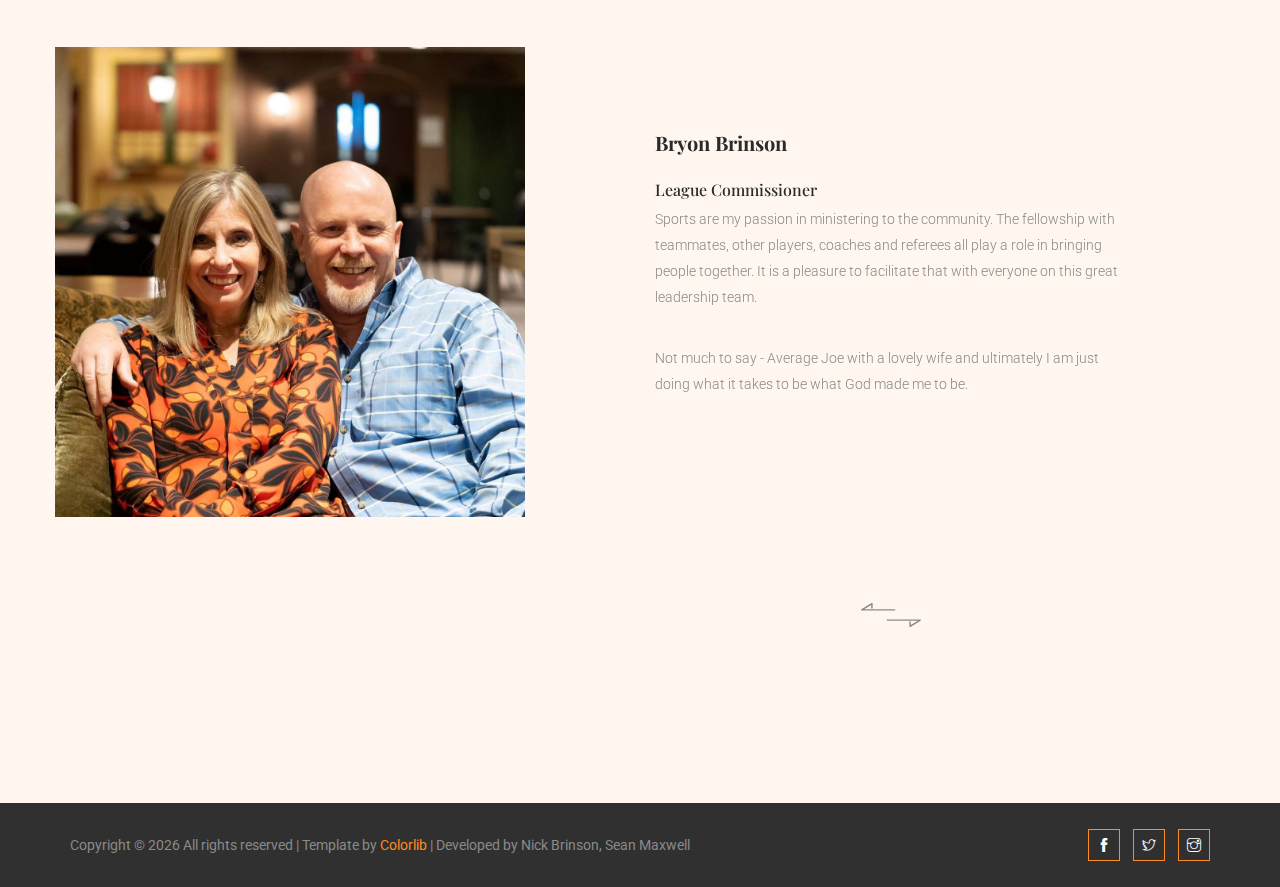
==== commit 3191c1c5: "Add pictures for upcoming games" ====
--- a/basketball/index.html
+++ b/basketball/index.html
@@ -171,7 +171,7 @@
             <div class="row">
                 <div class="col-md-6 col-xl-6">
                     <div class="upcoming_event_1">
-                        <img src="img/upcoming_event_1.png" alt="#">
+                        <img src="img/upcoming_event_1.jpg" alt="#">
                         <div class="upcoming_event_text">
                             <div class="date">
                                 <h3> <span></span> </h3>
@@ -193,7 +193,7 @@
                 </div>
                 <div class="col-md-6 col-xl-6">
                     <div class="upcoming_event_1">
-                        <img src="img/upcoming_event_2.png" alt="#">
+                        <img src="img/upcoming_event_2.jpg" alt="#">
                         <div class="upcoming_event_text">
                             <div class="date">
                                 <h3> <span></span> </h3>
@@ -221,7 +221,7 @@
             <div class="row">
                 <div class="col-md-6 col-xl-6">
                     <div class="upcoming_event_1">
-                        <img src="img/upcoming_event_1.png" alt="#">
+                        <img src="img/upcoming_event_1.jpg" alt="#">
                         <div class="upcoming_event_text">
                             <div class="date">
                                 <h3> <span></span> </h3>
@@ -244,7 +244,7 @@
                 </div>
                 <div class="col-md-6 col-xl-6">
                     <div class="upcoming_event_1">
-                        <img src="img/upcoming_event_2.png" alt="#">
+                        <img src="img/upcoming_event_2.jpg" alt="#">
                         <div class="upcoming_event_text">
                             <div class="date">
                                 <h3> <span></span> </h3>
@@ -271,7 +271,7 @@
             <div class="row">
                 <div class="col-md-6 col-xl-6">
                     <div class="upcoming_event_1">
-                        <img src="img/upcoming_event_1.png" alt="#">
+                        <img src="img/upcoming_event_1.jpg" alt="#">
                         <div class="upcoming_event_text">
                             <div class="date">
                                 <h3> <span></span> </h3>
@@ -294,7 +294,7 @@
                 </div>
                 <div class="col-md-6 col-xl-6">
                     <div class="upcoming_event_1">
-                        <img src="img/upcoming_event_2.png" alt="#">
+                        <img src="img/upcoming_event_2.jpg" alt="#">
                         <div class="upcoming_event_text">
                             <div class="date">
                                 <h3> <span></span> </h3>
@@ -321,7 +321,7 @@
             <div class="row">
                 <div class="col-md-6 col-xl-6">
                     <div class="upcoming_event_1">
-                        <img src="img/upcoming_event_1.png" alt="#">
+                        <img src="img/upcoming_event_1.jpg" alt="#">
                         <div class="upcoming_event_text">
                             <div class="date">
                                 <h3> <span></span> </h3>
@@ -344,7 +344,7 @@
                 </div>
                 <div class="col-md-6 col-xl-6">
                     <div class="upcoming_event_1">
-                        <img src="img/upcoming_event_2.png" alt="#">
+                        <img src="img/upcoming_event_2.jpg" alt="#">
                         <div class="upcoming_event_text">
                             <div class="date">
                                 <h3> <span></span> </h3>
